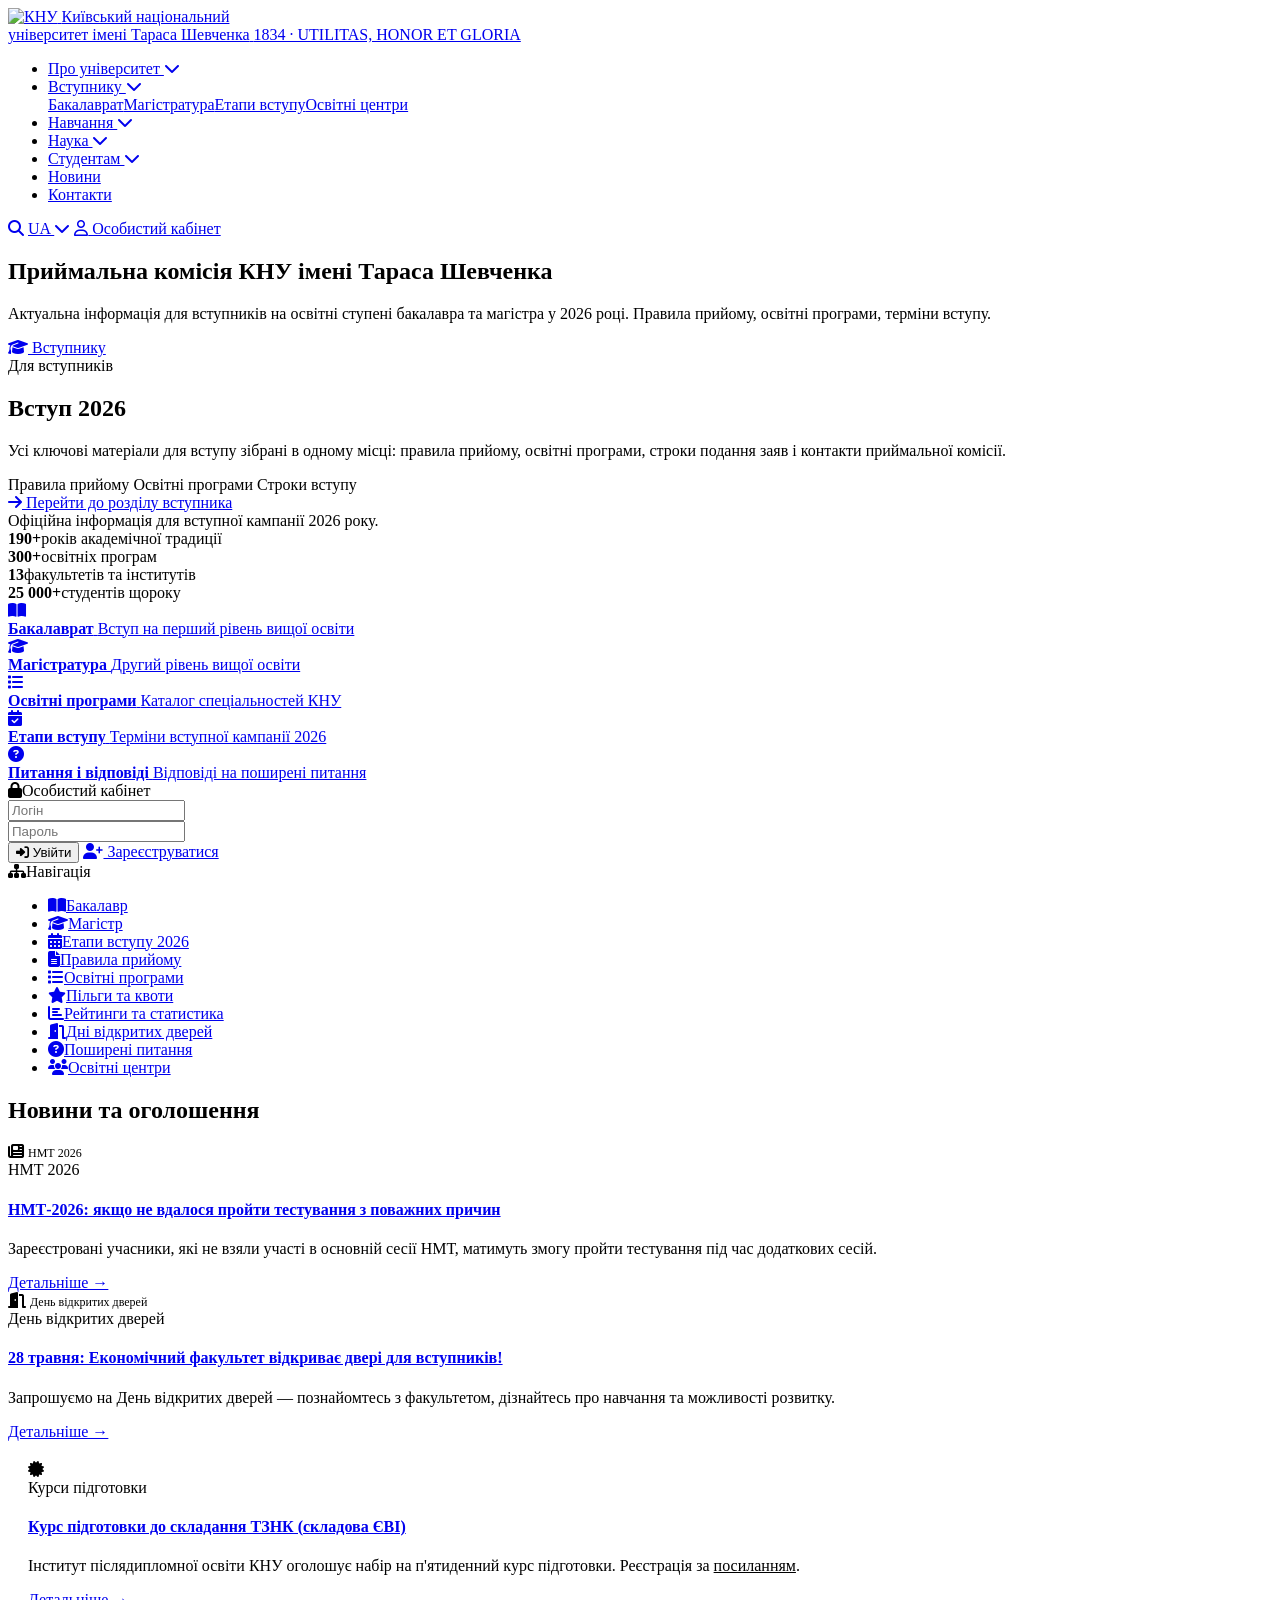
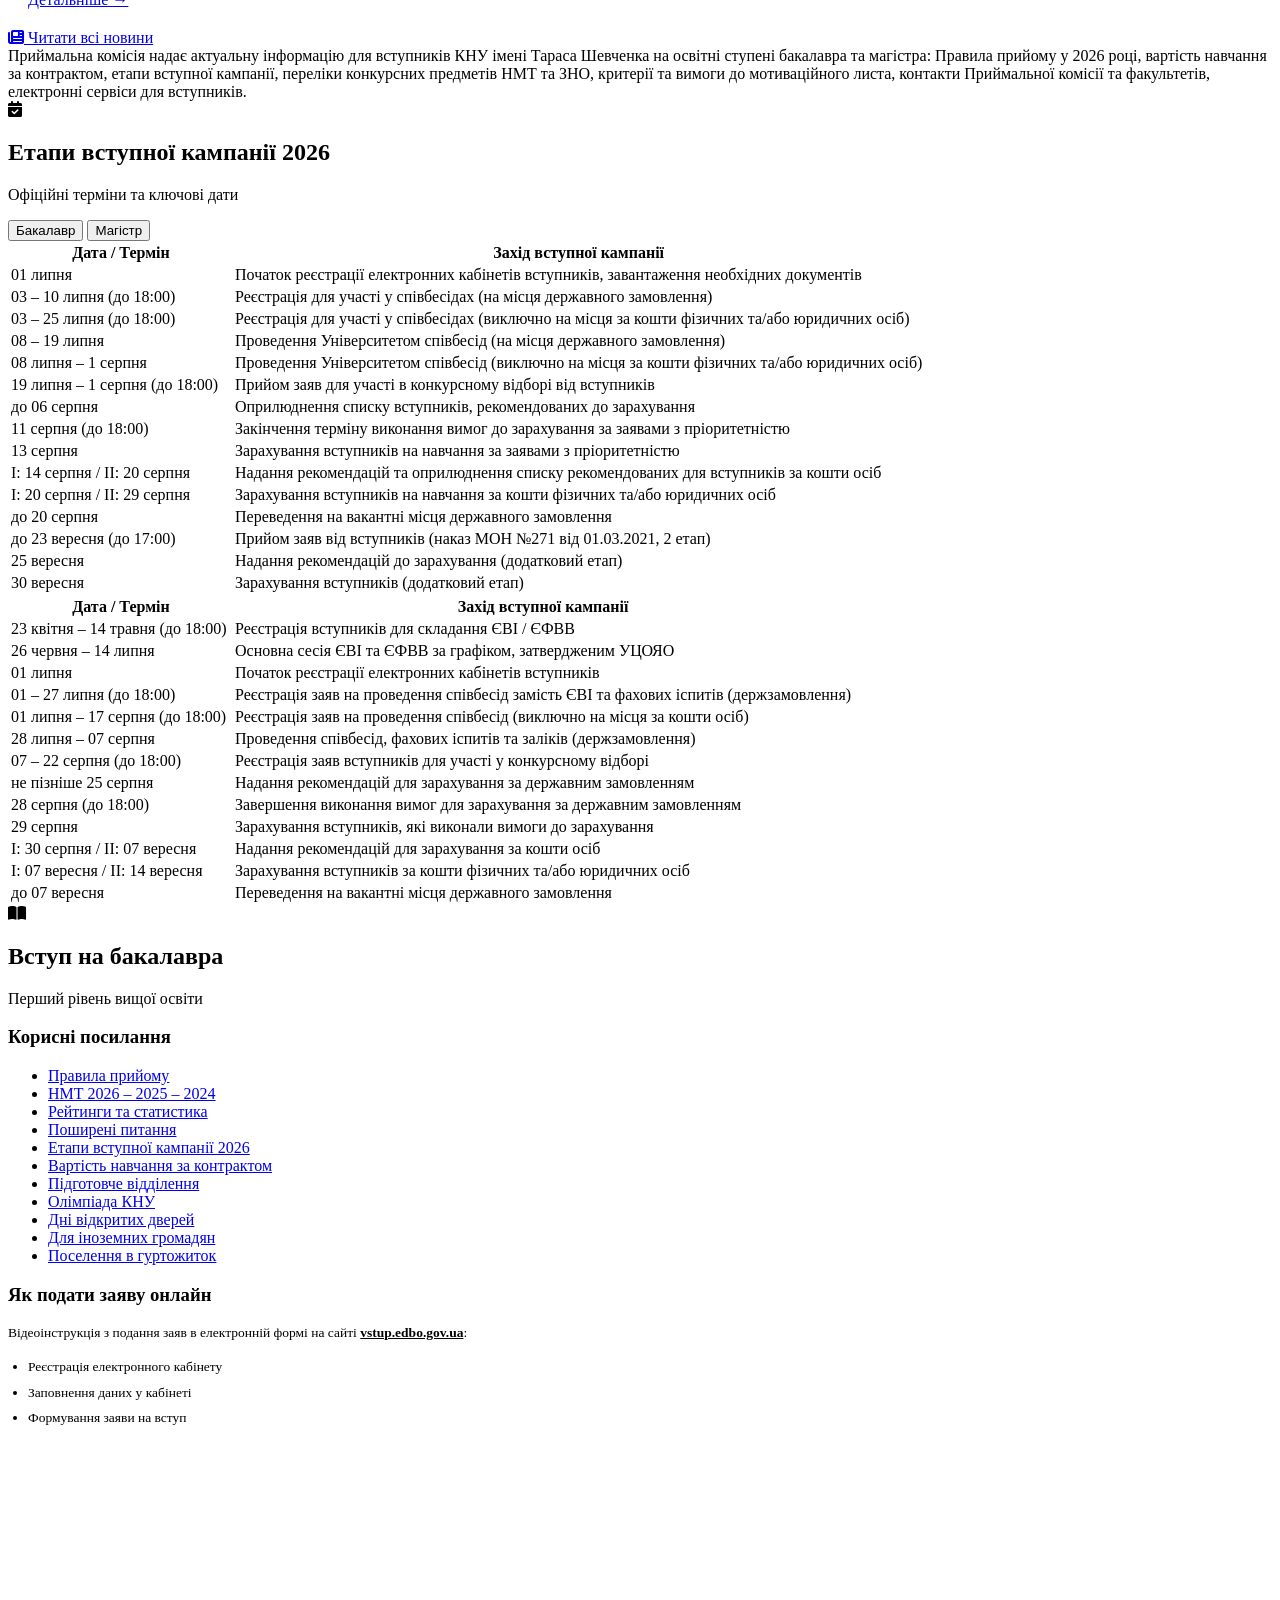
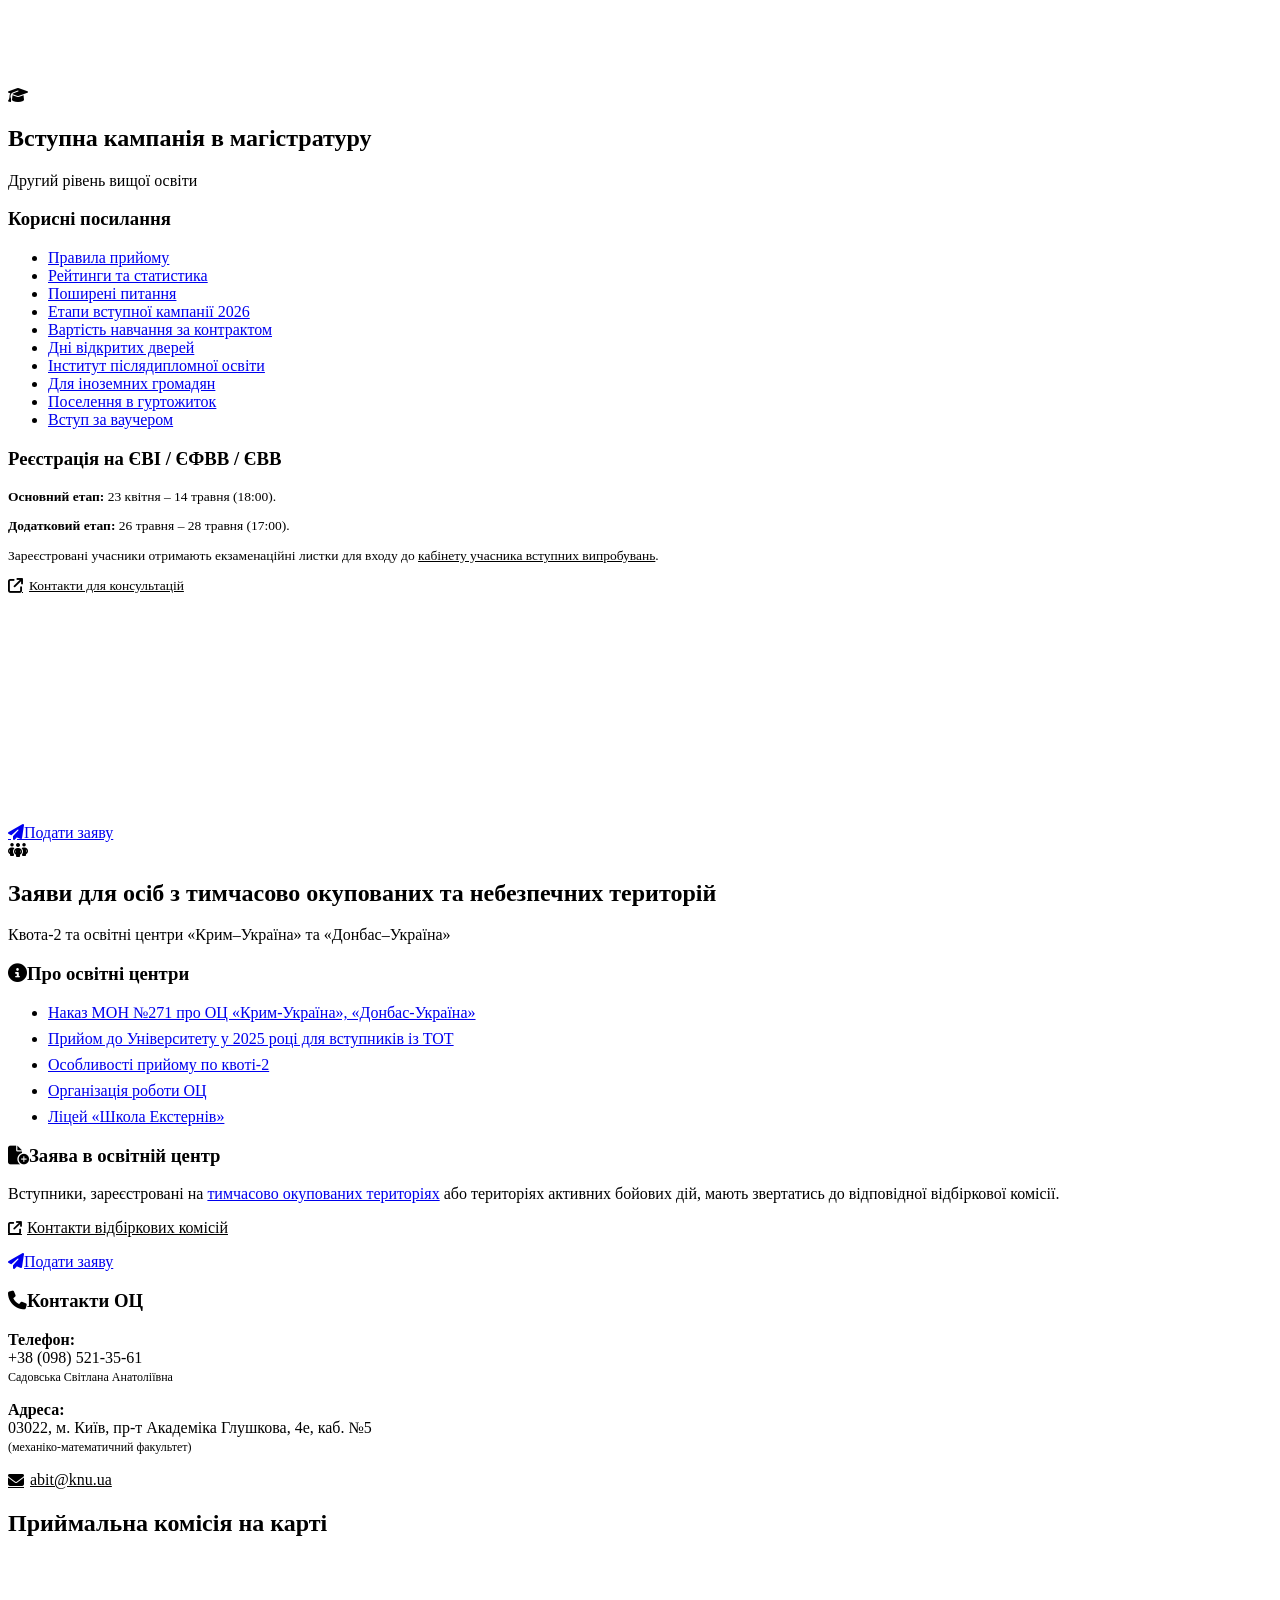
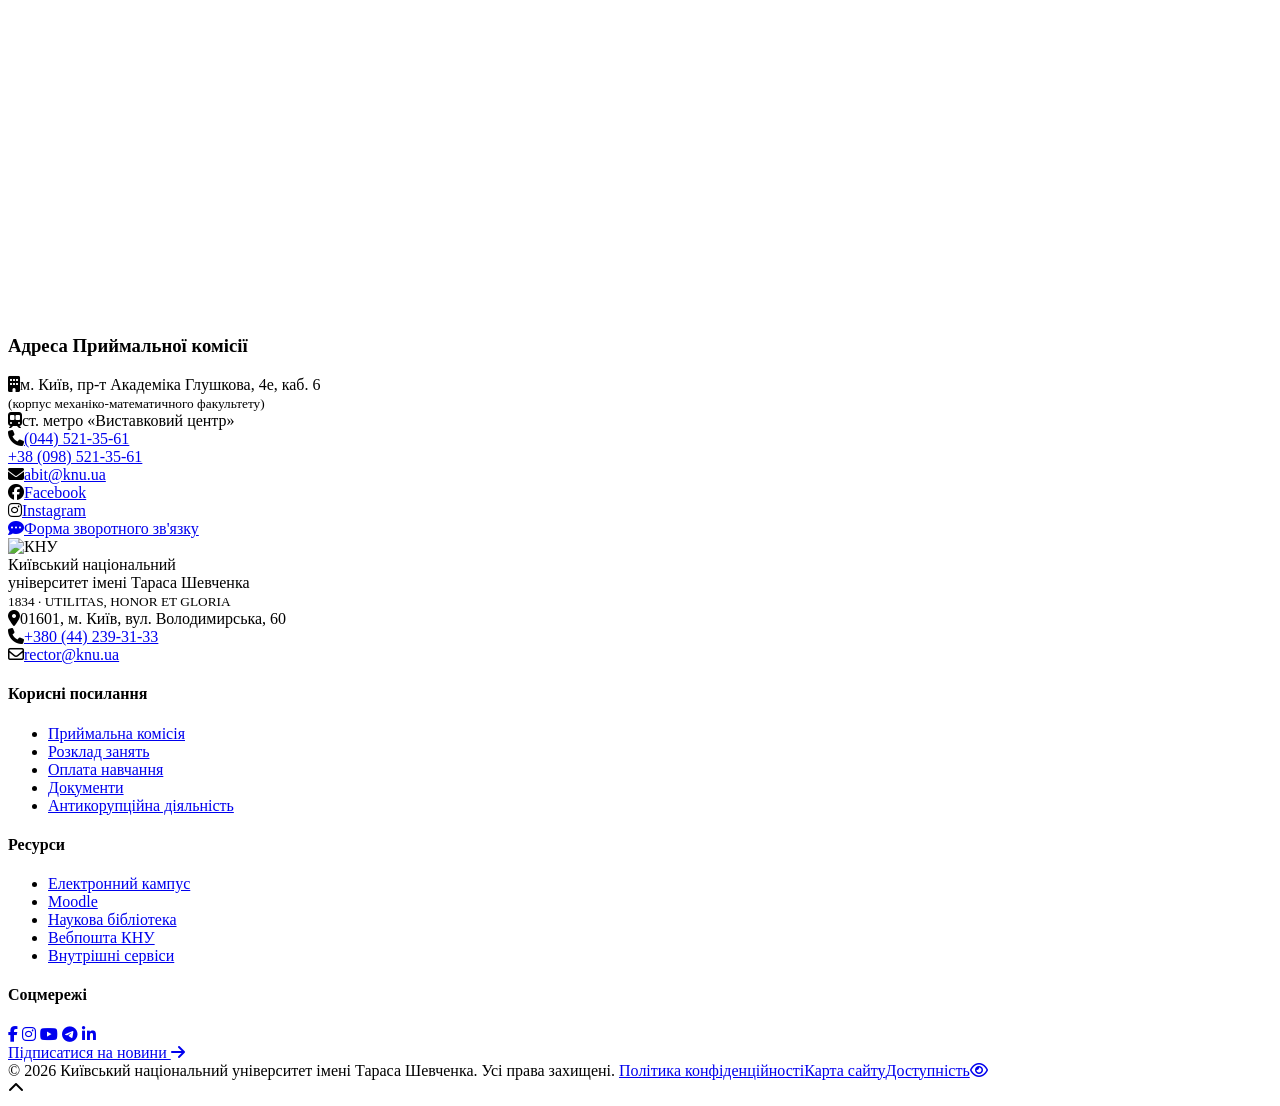
==== index.html @ 8176f771 "Rename vstup.html to index.html" ====
<!DOCTYPE html>

<html dir="ltr" lang="uk-ua">
<head>
<meta charset="utf-8"/>
<meta content="width=device-width, initial-scale=1" name="viewport"/>
<title>ПРИЙМАЛЬНА КОМІСІЯ КНУ імені Тараса Шевченка</title>
<link href="https://fonts.googleapis.com" rel="preconnect"/>
<link crossorigin="" href="https://fonts.gstatic.com" rel="preconnect"/>
<link href="https://fonts.googleapis.com/css2?family=Playfair+Display:wght@400;600;700&amp;family=Source+Sans+3:ital,wght@0,300;0,400;0,500;0,600;1,400&amp;display=swap" rel="stylesheet"/>
<link href="https://cdnjs.cloudflare.com/ajax/libs/font-awesome/6.5.1/css/all.min.css" rel="stylesheet"/>

<link href="styles.css" rel="stylesheet"/></head>
<body>
<!-- TOPBAR -->
<!-- HEADER -->
<header id="hdr">
<div class="container inner">
<a aria-label="На головну" class="logo-wrap" href="/">
<img alt="КНУ" class="knu-logo-img" height="58" src="assets/knu-logo.png" width="58"/>
<span class="logo-text-block">
<span class="logo-txt-main">Київський національний<br/>університет імені Тараса Шевченка</span>
<span class="logo-txt-sub">1834 · UTILITAS, HONOR ET GLORIA</span>
</span>
</a>
<nav aria-label="Головна навігація" class="hdr-nav">
<ul>
<li class="dd"><a href="#">Про університет <i class="fa-solid fa-chevron-down"></i></a></li>
<li class="dd"><a href="#t4-bachelor">Вступнику <i class="fa-solid fa-chevron-down"></i></a>
<div class="dd-menu"><a href="#t4-bachelor">Бакалаврат</a><a href="#t4-master">Магістратура</a><a href="#etapy">Етапи вступу</a><a href="#edu-centers">Освітні центри</a></div>
</li>
<li class="dd"><a href="#main">Навчання <i class="fa-solid fa-chevron-down"></i></a></li>
<li class="dd"><a href="#">Наука <i class="fa-solid fa-chevron-down"></i></a></li>
<li class="dd"><a href="#">Студентам <i class="fa-solid fa-chevron-down"></i></a></li>
<li><a href="#main">Новини</a></li>
<li><a href="#contacts">Контакти</a></li>
</ul>
</nav>
<div class="hdr-actions">
<a aria-label="Пошук" class="hdr-icon" href="#"><i class="fa-solid fa-magnifying-glass"></i></a>
<a class="hdr-lang" href="#">UA <i class="fa-solid fa-chevron-down"></i></a>
<a class="btn-cab" href="https://cabinet.edbo.gov.ua/"><i class="fa-regular fa-user"></i> Особистий кабінет</a>
</div>
</div>
</header>
<!-- NAVIGATION -->
<!-- HERO -->
<section id="hero">
<div class="container">
<div class="hero-unified-card">
<div class="hero-unified-inner">
<div class="hero-main-copy">
<h1 class="hero-title">Приймальна комісія КНУ імені Тараса Шевченка</h1>
<p class="hero-sub">Актуальна інформація для вступників на освітні ступені бакалавра та магістра у 2026 році. Правила прийому, освітні програми, терміни вступу.</p>
<div class="hero-btns">
<a class="btn-hero-gold" href="#t4-bachelor"><i class="fa-solid fa-graduation-cap"></i> Вступнику</a>
</div>
</div>
<aside aria-label="Банер для вступника" class="admissions-panel admissions-banner">
<div class="admissions-banner-head">
<div class="admissions-panel-kicker">Для вступників</div>
</div>
<h2>Вступ 2026</h2>
<p>Усі ключові матеріали для вступу зібрані в одному місці: правила прийому, освітні програми, строки подання заяв і контакти приймальної комісії.</p>
<div aria-label="Основні розділи вступу" class="admissions-banner-points">
<span>Правила прийому</span>
<span>Освітні програми</span>
<span>Строки вступу</span>
</div>
<div class="admissions-banner-footer">
<a class="admissions-cta" href="#t4-bachelor"><i class="fa-solid fa-arrow-right"></i> Перейти до розділу вступника</a>
<div class="admissions-note">Офіційна інформація для вступної кампанії 2026 року.</div>
</div>
</aside>
</div>
</div>
</div>
<div aria-label="Ключові показники університету" class="hero-stats-strip">
<div class="hero-stat-mini"><strong>190+</strong><span>років академічної традиції</span></div>
<div class="hero-stat-mini"><strong>300+</strong><span>освітніх програм</span></div>
<div class="hero-stat-mini"><strong>13</strong><span>факультетів та інститутів</span></div>
<div class="hero-stat-mini"><strong>25 000+</strong><span>студентів щороку</span></div>
</div>
</section>
<!-- QUICK ACCESS -->
<section id="qa">
<div class="container">
<div class="qa-grid">
<a class="qa-item" href="#t4-bachelor">
<div class="qa-ico"><i class="fa-solid fa-book-open"></i></div>
<strong>Бакалаврат</strong>
<span class="qa-sub">Вступ на перший рівень вищої освіти</span>
</a>
<a class="qa-item" href="#t4-master">
<div class="qa-ico"><i class="fa-solid fa-graduation-cap"></i></div>
<strong>Магістратура</strong>
<span class="qa-sub">Другий рівень вищої освіти</span>
</a>
<a class="qa-item" href="/study-programs">
<div class="qa-ico"><i class="fa-solid fa-list"></i></div>
<strong>Освітні програми</strong>
<span class="qa-sub">Каталог спеціальностей КНУ</span>
</a>
<a class="qa-item" href="#etapy">
<div class="qa-ico"><i class="fa-solid fa-calendar-check"></i></div>
<strong>Етапи вступу</strong>
<span class="qa-sub">Терміни вступної кампанії 2026</span>
</a>
<a class="qa-item" href="/faq?view=form">
<div class="qa-ico"><i class="fa-solid fa-circle-question"></i></div>
<strong>Питання і відповіді</strong>
<span class="qa-sub">Відповіді на поширені питання</span>
</a>
</div>
</div>
</section>
<!-- MAIN CONTENT -->
<section id="main">
<div class="container inner">
<!-- SIDEBAR -->
<aside class="sidebar">
<div class="card">
<div class="card-head"><i class="fa-solid fa-lock"></i>Особистий кабінет</div>
<div class="card-body">
<form action="/" method="post">
<div class="form-grp"><input name="username" placeholder="Логін" type="text"/></div>
<div class="form-grp"><input name="password" placeholder="Пароль" type="password"/></div>
<button class="btn-login" type="submit"><i class="fa-solid fa-right-to-bracket"></i> Увійти</button>
<a class="btn-register" href="/register"><i class="fa-solid fa-user-plus"></i> Зареєструватися</a>
</form>
</div>
</div>
<div class="card">
<div class="card-head"><i class="fa-solid fa-sitemap"></i>Навігація</div>
<ul class="side-nav">
<li><a href="#t4-bachelor"><i class="fa-solid fa-book-open"></i>Бакалавр</a></li>
<li><a href="#t4-master"><i class="fa-solid fa-graduation-cap"></i>Магістр</a></li>
<li><a href="#etapy"><i class="fa-solid fa-calendar-days"></i>Етапи вступу 2026</a></li>
<li><a href="/admission-rules"><i class="fa-solid fa-file-lines"></i>Правила прийому</a></li>
<li><a href="/study-programs"><i class="fa-solid fa-list"></i>Освітні програми</a></li>
<li><a href="/special-conditions"><i class="fa-solid fa-star"></i>Пільги та квоти</a></li>
<li><a href="/reitynhy-ta-statystyka"><i class="fa-solid fa-chart-bar"></i>Рейтинги та статистика</a></li>
<li><a href="/dni-vidkrytykh-dverei"><i class="fa-solid fa-door-open"></i>Дні відкритих дверей</a></li>
<li><a href="/faq"><i class="fa-solid fa-circle-question"></i>Поширені питання</a></li>
<li><a href="#edu-centers"><i class="fa-solid fa-users"></i>Освітні центри</a></li>
</ul>
</div>
</aside>
<!-- NEWS -->
<div>
<h2 class="sec-title">Новини та оголошення</h2>
<div class="sec-div"></div>
<div class="news-grid">
<div class="ncard">
<div class="ncard-img-placeholder">
<i class="fa-solid fa-newspaper"></i>
<span style="font-size:12px">НМТ 2026</span>
</div>
<div class="ncard-body">
<span class="news-tag">НМТ 2026</span>
<h4><a href="/vsi-novyny/685-nmt-2026-iak-buty-iakshcho-ne-vdalosia-proity-testuvannia-z-povazhnykh-prychyn">НМТ-2026: якщо не вдалося пройти тестування з поважних причин</a></h4>
<p>Зареєстровані учасники, які не взяли участі в основній сесії НМТ, матимуть змогу пройти тестування під час додаткових сесій.</p>
<a class="readmore" href="/vsi-novyny/685-nmt-2026-iak-buty-iakshcho-ne-vdalosia-proity-testuvannia-z-povazhnykh-prychyn">Детальніше →</a>
</div>
</div>
<div class="ncard">
<div class="ncard-img-placeholder">
<i class="fa-solid fa-door-open"></i>
<span style="font-size:12px">День відкритих дверей</span>
</div>
<div class="ncard-body">
<span class="news-tag">День відкритих дверей</span>
<h4><a href="/vsi-novyny/684-8-travnia-ekonomichnyi-fakultet-vidkryvaie-dveri-dlia-maibutnikh-vstupnykiv">28 травня: Економічний факультет відкриває двері для вступників!</a></h4>
<p>Запрошуємо на День відкритих дверей — познайомтесь з факультетом, дізнайтесь про навчання та можливості розвитку.</p>
<a class="readmore" href="/vsi-novyny/684-8-travnia-ekonomichnyi-fakultet-vidkryvaie-dveri-dlia-maibutnikh-vstupnykiv">Детальніше →</a>
</div>
</div>
<div class="ncard" style="grid-column:span 2">
<div class="ncard-wide ncard-body" style="padding:20px">
<div class="ncard-wide-ico"><i class="fa-solid fa-certificate"></i></div>
<div>
<span class="news-tag">Курси підготовки</span>
<h4><a href="/vsi-novyny/686-kurs-pidhotovky-do-skladannia-tznk-2">Курс підготовки до складання ТЗНК (складова ЄВІ)</a></h4>
<p>Інститут післядипломної освіти КНУ оголошує набір на п'ятиденний курс підготовки. Реєстрація за <a href="https://docs.google.com/forms/d/e/1FAIpQLScW_MEwgGbX2DBjInGkcd4QsC-sKamRRtBCeh8y_xoV-sSWZA/viewform" style="color:var(--cr)" target="_blank">посиланням</a>.</p>
<a class="readmore" href="/vsi-novyny/686-kurs-pidhotovky-do-skladannia-tznk-2">Детальніше →</a>
</div>
</div>
</div>
</div>
<a class="all-news" href="/vsi-novyny"><i class="fa-solid fa-newspaper"></i> Читати всі новини</a>
<div class="desc-block">
        Приймальна комісія надає актуальну інформацію для вступників КНУ імені Тараса Шевченка на освітні ступені бакалавра та магістра: Правила прийому у 2026 році, вартість навчання за контрактом, етапи вступної кампанії, переліки конкурсних предметів НМТ та ЗНО, критерії та вимоги до мотиваційного листа, контакти Приймальної комісії та факультетів, електронні сервіси для вступників.
      </div>
</div>
</div>
</section>
<!-- STAGES -->
<section id="etapy">
<div class="container">
<div class="sec-head">
<div class="sec-head-ico"><i class="fa-solid fa-calendar-check"></i></div>
<div class="sec-head-txt">
<h2 class="sec-title">Етапи вступної кампанії 2026</h2>
<p>Офіційні терміни та ключові дати</p>
</div>
</div>
<div class="tabs-nav">
<button class="tab-btn active" onclick="switchTab(this,'tab-bachelor')">Бакалавр</button>
<button class="tab-btn" onclick="switchTab(this,'tab-master')">Магістр</button>
</div>
<div class="tab-content active" id="tab-bachelor">
<table class="stbl">
<thead><tr><th style="width:220px">Дата / Термін</th><th>Захід вступної кампанії</th></tr></thead>
<tbody>
<tr><td>01 липня</td><td>Початок реєстрації електронних кабінетів вступників, завантаження необхідних документів</td></tr>
<tr><td>03 – 10 липня (до 18:00)</td><td>Реєстрація для участі у співбесідах (на місця державного замовлення)</td></tr>
<tr><td>03 – 25 липня (до 18:00)</td><td>Реєстрація для участі у співбесідах (виключно на місця за кошти фізичних та/або юридичних осіб)</td></tr>
<tr><td>08 – 19 липня</td><td>Проведення Університетом співбесід (на місця державного замовлення)</td></tr>
<tr><td>08 липня – 1 серпня</td><td>Проведення Університетом співбесід (виключно на місця за кошти фізичних та/або юридичних осіб)</td></tr>
<tr><td>19 липня – 1 серпня (до 18:00)</td><td>Прийом заяв для участі в конкурсному відборі від вступників</td></tr>
<tr><td>до 06 серпня</td><td>Оприлюднення списку вступників, рекомендованих до зарахування</td></tr>
<tr><td>11 серпня (до 18:00)</td><td>Закінчення терміну виконання вимог до зарахування за заявами з пріоритетністю</td></tr>
<tr><td>13 серпня</td><td>Зарахування вступників на навчання за заявами з пріоритетністю</td></tr>
<tr><td>І: 14 серпня / ІІ: 20 серпня</td><td>Надання рекомендацій та оприлюднення списку рекомендованих для вступників за кошти осіб</td></tr>
<tr><td>І: 20 серпня / ІІ: 29 серпня</td><td>Зарахування вступників на навчання за кошти фізичних та/або юридичних осіб</td></tr>
<tr><td>до 20 серпня</td><td>Переведення на вакантні місця державного замовлення</td></tr>
<tr><td>до 23 вересня (до 17:00)</td><td>Прийом заяв від вступників (наказ МОН №271 від 01.03.2021, 2 етап)</td></tr>
<tr><td>25 вересня</td><td>Надання рекомендацій до зарахування (додатковий етап)</td></tr>
<tr><td>30 вересня</td><td>Зарахування вступників (додатковий етап)</td></tr>
</tbody>
</table>
</div>
<div class="tab-content" id="tab-master">
<table class="stbl">
<thead><tr><th style="width:220px">Дата / Термін</th><th>Захід вступної кампанії</th></tr></thead>
<tbody>
<tr><td>23 квітня – 14 травня (до 18:00)</td><td>Реєстрація вступників для складання ЄВІ / ЄФВВ</td></tr>
<tr><td>26 червня – 14 липня</td><td>Основна сесія ЄВІ та ЄФВВ за графіком, затвердженим УЦОЯО</td></tr>
<tr><td>01 липня</td><td>Початок реєстрації електронних кабінетів вступників</td></tr>
<tr><td>01 – 27 липня (до 18:00)</td><td>Реєстрація заяв на проведення співбесід замість ЄВІ та фахових іспитів (держзамовлення)</td></tr>
<tr><td>01 липня – 17 серпня (до 18:00)</td><td>Реєстрація заяв на проведення співбесід (виключно на місця за кошти осіб)</td></tr>
<tr><td>28 липня – 07 серпня</td><td>Проведення співбесід, фахових іспитів та заліків (держзамовлення)</td></tr>
<tr><td>07 – 22 серпня (до 18:00)</td><td>Реєстрація заяв вступників для участі у конкурсному відборі</td></tr>
<tr><td>не пізніше 25 серпня</td><td>Надання рекомендацій для зарахування за державним замовленням</td></tr>
<tr><td>28 серпня (до 18:00)</td><td>Завершення виконання вимог для зарахування за державним замовленням</td></tr>
<tr><td>29 серпня</td><td>Зарахування вступників, які виконали вимоги до зарахування</td></tr>
<tr><td>І: 30 серпня / ІІ: 07 вересня</td><td>Надання рекомендацій для зарахування за кошти осіб</td></tr>
<tr><td>І: 07 вересня / ІІ: 14 вересня</td><td>Зарахування вступників за кошти фізичних та/або юридичних осіб</td></tr>
<tr><td>до 07 вересня</td><td>Переведення на вакантні місця державного замовлення</td></tr>
</tbody>
</table>
</div>
</div>
</section>
<!-- BACHELOR -->
<section class="sec" id="t4-bachelor">
<div class="container">
<div class="sec-head">
<div class="sec-head-ico"><i class="fa-solid fa-book-open"></i></div>
<div class="sec-head-txt">
<h2 class="sec-title">Вступ на бакалавра</h2>
<p>Перший рівень вищої освіти</p>
</div>
</div>
<div class="two-col">
<div class="info-card">
<h3>Корисні посилання</h3>
<ul class="link-list">
<li><a href="/rules">Правила прийому</a></li>
<li><a href="/PDFjs/web/viewer.html?file=https://vstup.knu.ua/images/rules.pdf#page=40" target="_blank">НМТ 2026 – 2025 – 2024</a></li>
<li><a href="/reitynhy-ta-statystyka">Рейтинги та статистика</a></li>
<li><a href="/faq#Бакалаврат">Поширені питання</a></li>
<li><a href="/#etapy">Етапи вступної кампанії 2026</a></li>
<li><a href="/PDFjs/web/viewer.html?file=https://vstup.knu.ua/images/contracts-prices-2025-2026_bachelor.pdf" target="_blank">Вартість навчання за контрактом</a></li>
<li><a href="http://pv.knu.ua/?page_id=66" target="_blank">Підготовче відділення</a></li>
<li><a href="/polozhennia-pro-olimpiadu-knu">Олімпіада КНУ</a></li>
<li><a href="/dni-vidkrytykh-dverei">Дні відкритих дверей</a></li>
<li><a href="https://pdis.knu.ua/en/" target="_blank">Для іноземних громадян</a></li>
<li><a href="https://studmisto.knu.ua/accommodation-1" target="_blank">Поселення в гуртожиток</a></li>
</ul>
</div>
<div class="info-card">
<h3>Як подати заяву онлайн</h3>
<p style="font-size:13.5px;margin-bottom:12px">Відеоінструкція з подання заяв в електронній формі на сайті <a href="https://cabinet.edbo.gov.ua/login" style="color:var(--cr);font-weight:600" target="_blank">vstup.edbo.gov.ua</a>:</p>
<ul style="padding-left:20px;font-size:13.5px;color:var(--txt);margin-bottom:16px;line-height:1.9">
<li>Реєстрація електронного кабінету</li>
<li>Заповнення даних у кабінеті</li>
<li>Формування заяви на вступ</li>
</ul>
<div style="border-radius:6px;overflow:hidden;background:var(--bg2)">
<iframe allow="accelerometer;autoplay;clipboard-write;encrypted-media;gyroscope;picture-in-picture" allowfullscreen="" frameborder="0" height="240" src="https://www.youtube.com/embed/Kio0O5-Xbn4?si=I_jOAlr8dwioOsar" style="display:block" title="Відео: як подати заяву" width="100%"></iframe>
</div>
</div>
</div>
</div>
</section>
<!-- MASTER -->
<section class="sec sec-alt" id="t4-master">
<div class="container">
<div class="sec-head">
<div class="sec-head-ico"><i class="fa-solid fa-graduation-cap"></i></div>
<div class="sec-head-txt">
<h2 class="sec-title">Вступна кампанія в магістратуру</h2>
<p>Другий рівень вищої освіти</p>
</div>
</div>
<div class="two-col">
<div class="info-card">
<h3>Корисні посилання</h3>
<ul class="link-list">
<li><a href="/rules">Правила прийому</a></li>
<li><a href="/reitynhy-ta-statystyka">Рейтинги та статистика</a></li>
<li><a href="/faq#Магістратура">Поширені питання</a></li>
<li><a href="/#etapy">Етапи вступної кампанії 2026</a></li>
<li><a href="/vartist-navchannia-za-kontraktom">Вартість навчання за контрактом</a></li>
<li><a href="/dni-vidkrytykh-dverei">Дні відкритих дверей</a></li>
<li><a href="http://ipe.knu.ua/contacts.html" target="_blank">Інститут післядипломної освіти</a></li>
<li><a href="https://pdis.knu.ua/en/" target="_blank">Для іноземних громадян</a></li>
<li><a href="https://studmisto.knu.ua/accommodation-1" target="_blank">Поселення в гуртожиток</a></li>
<li><a href="/vstup-za-vaucherom" target="_blank">Вступ за ваучером</a></li>
</ul>
</div>
<div class="info-card">
<h3>Реєстрація на ЄВІ / ЄФВВ / ЄВВ</h3>
<p style="font-size:13.5px;margin-bottom:8px"><strong>Основний етап:</strong> 23 квітня – 14 травня (18:00).</p>
<p style="font-size:13.5px;margin-bottom:8px"><strong>Додатковий етап:</strong> 26 травня – 28 травня (17:00).</p>
<p style="font-size:13.5px;margin-bottom:14px">Зареєстровані учасники отримають екзаменаційні листки для входу до <a href="https://zno.testportal.com.ua/master/login" style="color:var(--cr)" target="_blank">кабінету учасника вступних випробувань</a>.</p>
<p style="font-size:13.5px;margin-bottom:14px"><a href="/kontakty-dlia-otrymannia-konsultatsii" style="color:var(--cr);display:flex;align-items:center;gap:6px" target="_blank"><i class="fa-solid fa-arrow-up-right-from-square" style="font-size:15px"></i>Контакти для консультацій</a></p>
<div style="border-radius:6px;overflow:hidden;background:var(--bg2);margin-bottom:16px">
<iframe allow="accelerometer;autoplay;clipboard-write;encrypted-media;gyroscope;picture-in-picture" allowfullscreen="" frameborder="0" height="200" src="https://www.youtube.com/embed/5MxtQYbP4AU" style="display:block" title="Відео: реєстрація на ЄВІ" width="100%"></iframe>
</div>
<a class="btn-green" href="/master-test-indicators" style="display:inline-flex"><i class="fa-solid fa-paper-plane"></i> Подати заяву</a>
</div>
</div>
</div>
</section>
<!-- EDU CENTERS -->
<section class="sec" id="edu-centers">
<div class="container">
<div class="sec-head">
<div class="sec-head-ico"><i class="fa-solid fa-people-group"></i></div>
<div class="sec-head-txt">
<h2 class="sec-title">Заяви для осіб з тимчасово окупованих та небезпечних територій</h2>
<p>Квота-2 та освітні центри «Крим–Україна» та «Донбас–Україна»</p>
</div>
</div>
<div class="three-col">
<div class="ec-card">
<h3><i class="fa-solid fa-circle-info"></i>Про освітні центри</h3>
<ul>
<li><a href="https://zakon.rada.gov.ua/laws/show/z0505-21#Text" target="_blank">Наказ МОН №271 про ОЦ «Крим-Україна», «Донбас-Україна»</a></li>
<li style="margin-top:8px"><a href="/pryiom-do-universytetu-u-2022-rotsi-dlia-vstupnykiv-iz-tymchasovo-okupovanykh-terytorii" target="_blank">Прийом до Університету у 2025 році для вступників із ТОТ</a></li>
<li style="margin-top:8px"><a href="https://vstup.knu.ua/vsi-novyny/300-osoblyvosti-vstupu-po-kvoti-2-u-2022-rotsi">Особливості прийому по квоті-2</a></li>
<li style="margin-top:8px"><a href="/orhanizatsiia-roboty-osvitnikh-tsentriv-krym-ukraina-ta-donbas-ukraina" target="_blank">Організація роботи ОЦ</a></li>
<li style="margin-top:8px"><a href="/litsei-shkola-eksterniv" target="_blank">Ліцей «Школа Екстернів»</a></li>
</ul>
</div>
<div class="ec-card">
<h3><i class="fa-solid fa-file-circle-plus"></i>Заява в освітній центр</h3>
<p>Вступники, зареєстровані на <a href="https://zakon.rada.gov.ua/laws/show/z1668-22#n15" target="_blank">тимчасово окупованих територіях</a> або територіях активних бойових дій, мають звертатись до відповідної відбіркової комісії.</p>
<p style="margin-top:10px"><a href="/kontakty-i-roztashuvannia-vidbirkovykh-komisii" style="color:var(--cr);display:inline-flex;align-items:center;gap:5px" target="_blank"><i class="fa-solid fa-arrow-up-right-from-square" style="font-size:14px"></i>Контакти відбіркових комісій</a></p>
<a class="btn-green" href="#"><i class="fa-solid fa-paper-plane"></i>Подати заяву</a>
</div>
<div class="ec-card">
<h3><i class="fa-solid fa-phone"></i>Контакти ОЦ</h3>
<p><strong>Телефон:</strong><br/>+38 (098) 521-35-61<br/><span style="color:var(--muted);font-size:12px">Садовська Світлана Анатоліївна</span></p>
<p style="margin-top:10px"><strong>Адреса:</strong><br/>03022, м. Київ, пр-т Академіка Глушкова, 4е, каб. №5<br/><span style="color:var(--muted);font-size:12px">(механіко-математичний факультет)</span></p>
<p style="margin-top:10px"><a href="mailto:abit@knu.ua" style="color:var(--cr);display:inline-flex;align-items:center;gap:6px"><i class="fa-solid fa-envelope" style="font-size:16px"></i>abit@knu.ua</a></p>
</div>
</div>
</div>
</section>
<!-- CONTACTS -->
<section id="contacts">
<div class="container">
<h2 class="sec-title">Приймальна комісія на карті</h2>
<div class="sec-div"></div>
<div class="ct-grid">
<div class="map-wrap">
<iframe frameborder="0" height="360" src="https://www.google.com/maps/d/embed?mid=1LqnLzbI-yfdWy7wd36PkP78Ki3rbyoVQ&amp;ll=50.382968322871264%2C30.474107938476276&amp;z=16&amp;ehbc=2E312F" style="display:block" width="100%"></iframe>
</div>
<div class="ct-info">
<h3>Адреса Приймальної комісії</h3>
<div class="ct-rows">
<div class="ct-row"><i class="fa-solid fa-building"></i><span>м. Київ, пр-т Академіка Глушкова, 4е, каб. 6<br/><small style="color:var(--muted)">(корпус механіко-математичного факультету)</small></span></div>
<div class="ct-row"><i class="fa-solid fa-train-subway"></i><span>ст. метро «Виставковий центр»</span></div>
<div class="ct-row"><i class="fa-solid fa-phone"></i><span><a href="tel:+38044521-35-61">(044) 521-35-61</a><br/><a href="tel:+380985213561">+38 (098) 521-35-61</a></span></div>
<div class="ct-row"><i class="fa-solid fa-envelope"></i><a href="mailto:abit@knu.ua">abit@knu.ua</a></div>
<div class="ct-row"><i class="fa-brands fa-facebook"></i><a href="https://www.facebook.com/knu.vstup" target="_blank">Facebook</a></div>
<div class="ct-row"><i class="fa-brands fa-instagram"></i><a href="https://www.instagram.com/knu_abit/" target="_blank">Instagram</a></div>
</div>
<a class="btn-feedback" href="/forma-zvorotnoho-zviazku"><i class="fa-solid fa-comment-dots"></i>Форма зворотного зв'язку</a>
</div>
</div>
</div>
</section>
<!-- FOOTER -->
<footer id="footer">
<div class="container">
<div class="ft-grid">
<div class="ft-col ft-brand-col">
<div class="ft-logo">
<span class="ft-logo-ico"><img alt="КНУ" class="knu-logo-img" height="54" src="assets/knu-logo.png" width="54"/></span>
<div class="ft-logo-txt">Київський національний<br/>університет імені Тараса Шевченка<br/><small>1834 · UTILITAS, HONOR ET GLORIA</small></div>
</div>
<div class="ft-ci"><i class="fa-solid fa-location-dot"></i><span>01601, м. Київ, вул. Володимирська, 60</span></div>
<div class="ft-ci"><i class="fa-solid fa-phone"></i><a href="tel:+380442393133">+380 (44) 239-31-33</a></div>
<div class="ft-ci"><i class="fa-regular fa-envelope"></i><a href="mailto:rector@knu.ua">rector@knu.ua</a></div>
</div>
<div class="ft-col">
<h4>Корисні посилання</h4>
<ul>
<li><a href="#">Приймальна комісія</a></li>
<li><a href="#etapy">Розклад занять</a></li>
<li><a href="https://cabinet.edbo.gov.ua/">Оплата навчання</a></li>
<li><a href="#main">Документи</a></li>
<li><a href="#">Антикорупційна діяльність</a></li>
</ul>
</div>
<div class="ft-col">
<h4>Ресурси</h4>
<ul>
<li><a href="#">Електронний кампус</a></li>
<li><a href="#">Moodle</a></li>
<li><a href="#">Наукова бібліотека</a></li>
<li><a href="#">Вебпошта КНУ</a></li>
<li><a href="#">Внутрішні сервіси</a></li>
</ul>
</div>
<div class="ft-col ft-social-col">
<h4>Соцмережі</h4>
<div aria-label="Соціальні мережі" class="ft-socials">
<a aria-label="Facebook" href="#"><i class="fa-brands fa-facebook-f"></i></a>
<a aria-label="Instagram" href="#"><i class="fa-brands fa-instagram"></i></a>
<a aria-label="YouTube" href="#"><i class="fa-brands fa-youtube"></i></a>
<a aria-label="Telegram" href="#"><i class="fa-brands fa-telegram"></i></a>
<a aria-label="LinkedIn" href="#"><i class="fa-brands fa-linkedin-in"></i></a>
</div>
<a class="ft-subscribe" href="#">Підписатися на новини <i class="fa-solid fa-arrow-right"></i></a>
</div>
</div>
<div class="ft-bottom">
<span>© 2026 Київський національний університет імені Тараса Шевченка. Усі права захищені.</span>
<span class="ft-bottom-links"><a href="#">Політика конфіденційності</a><a href="#">Карта сайту</a><a href="#">Доступність</a><a aria-label="Версія для людей з порушеннями зору" href="#"><i class="fa-regular fa-eye"></i></a></span>
</div>
</div>
</footer>
<div id="btt" onclick="window.scrollTo({top:0,behavior:'smooth'})" title="Нагору">
<i class="fa-solid fa-chevron-up"></i>
</div>

<script defer="True" src="script.js"></script></body>
</html>
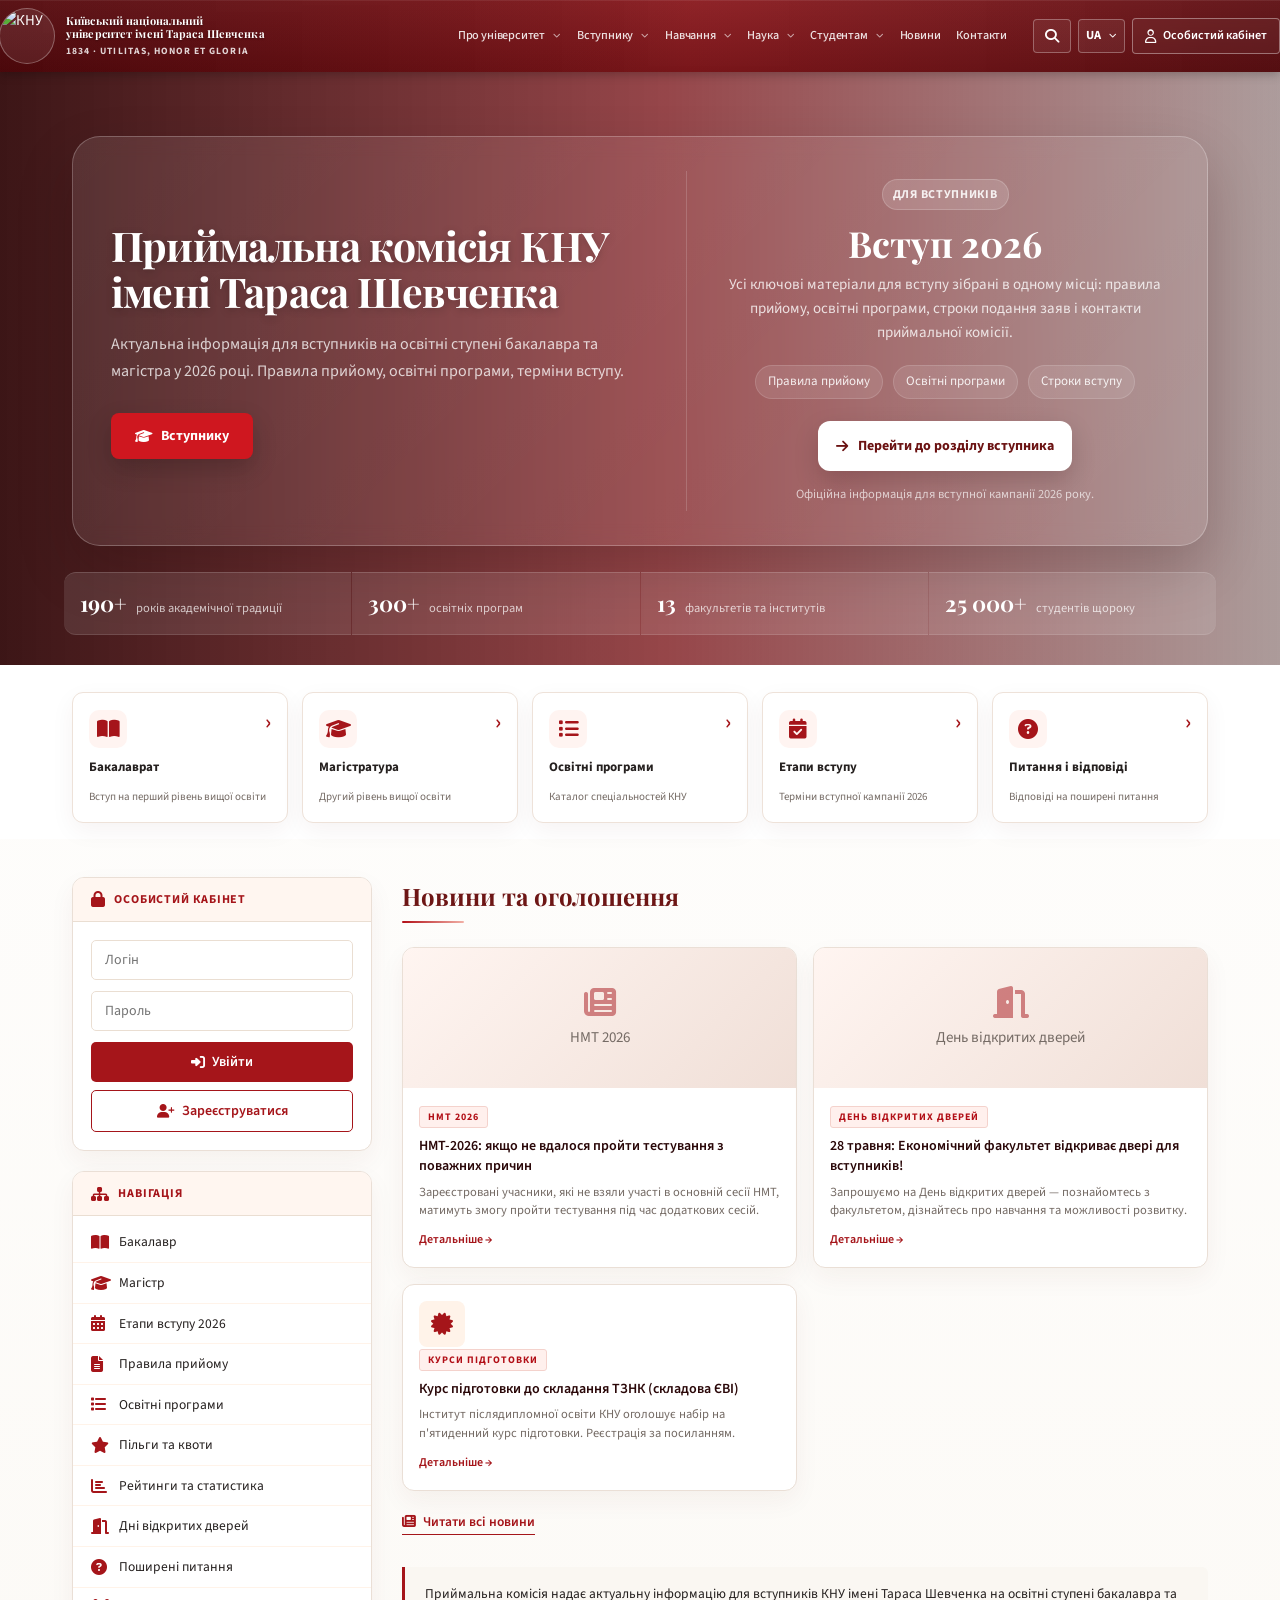
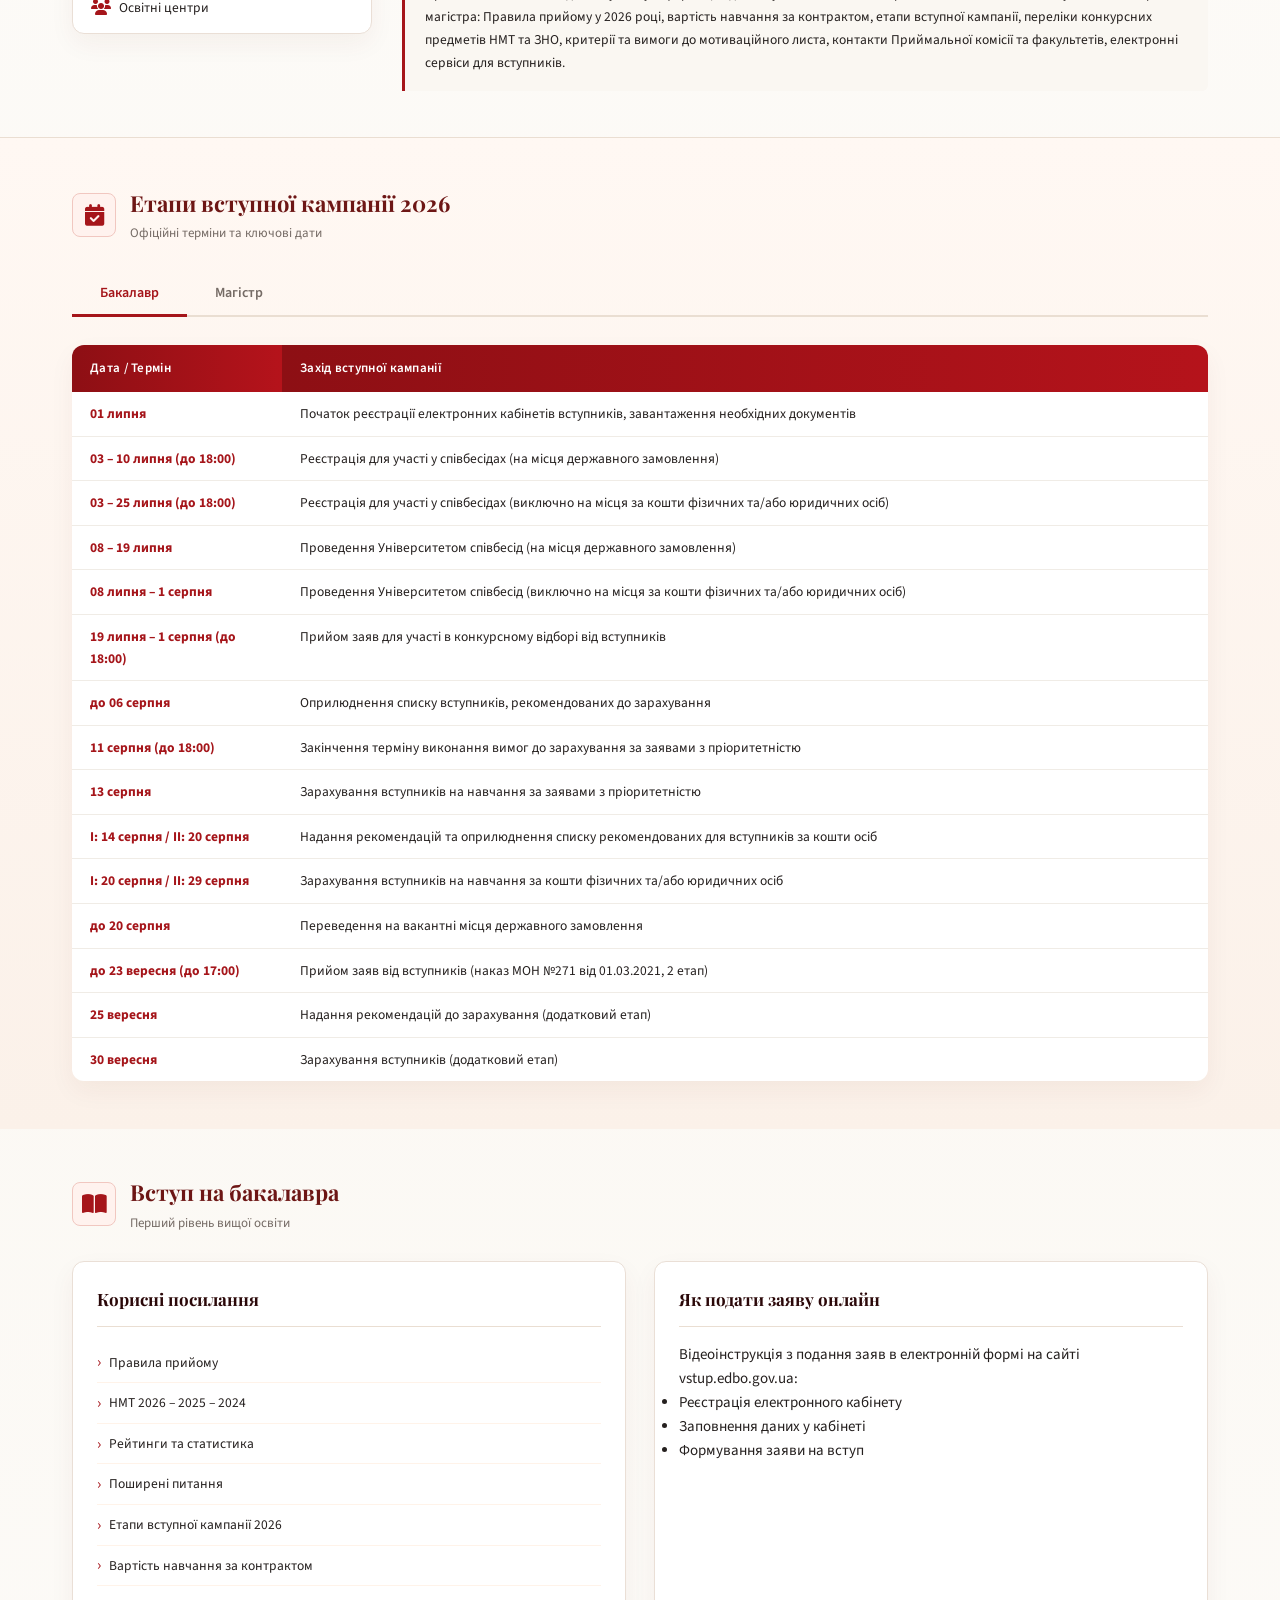
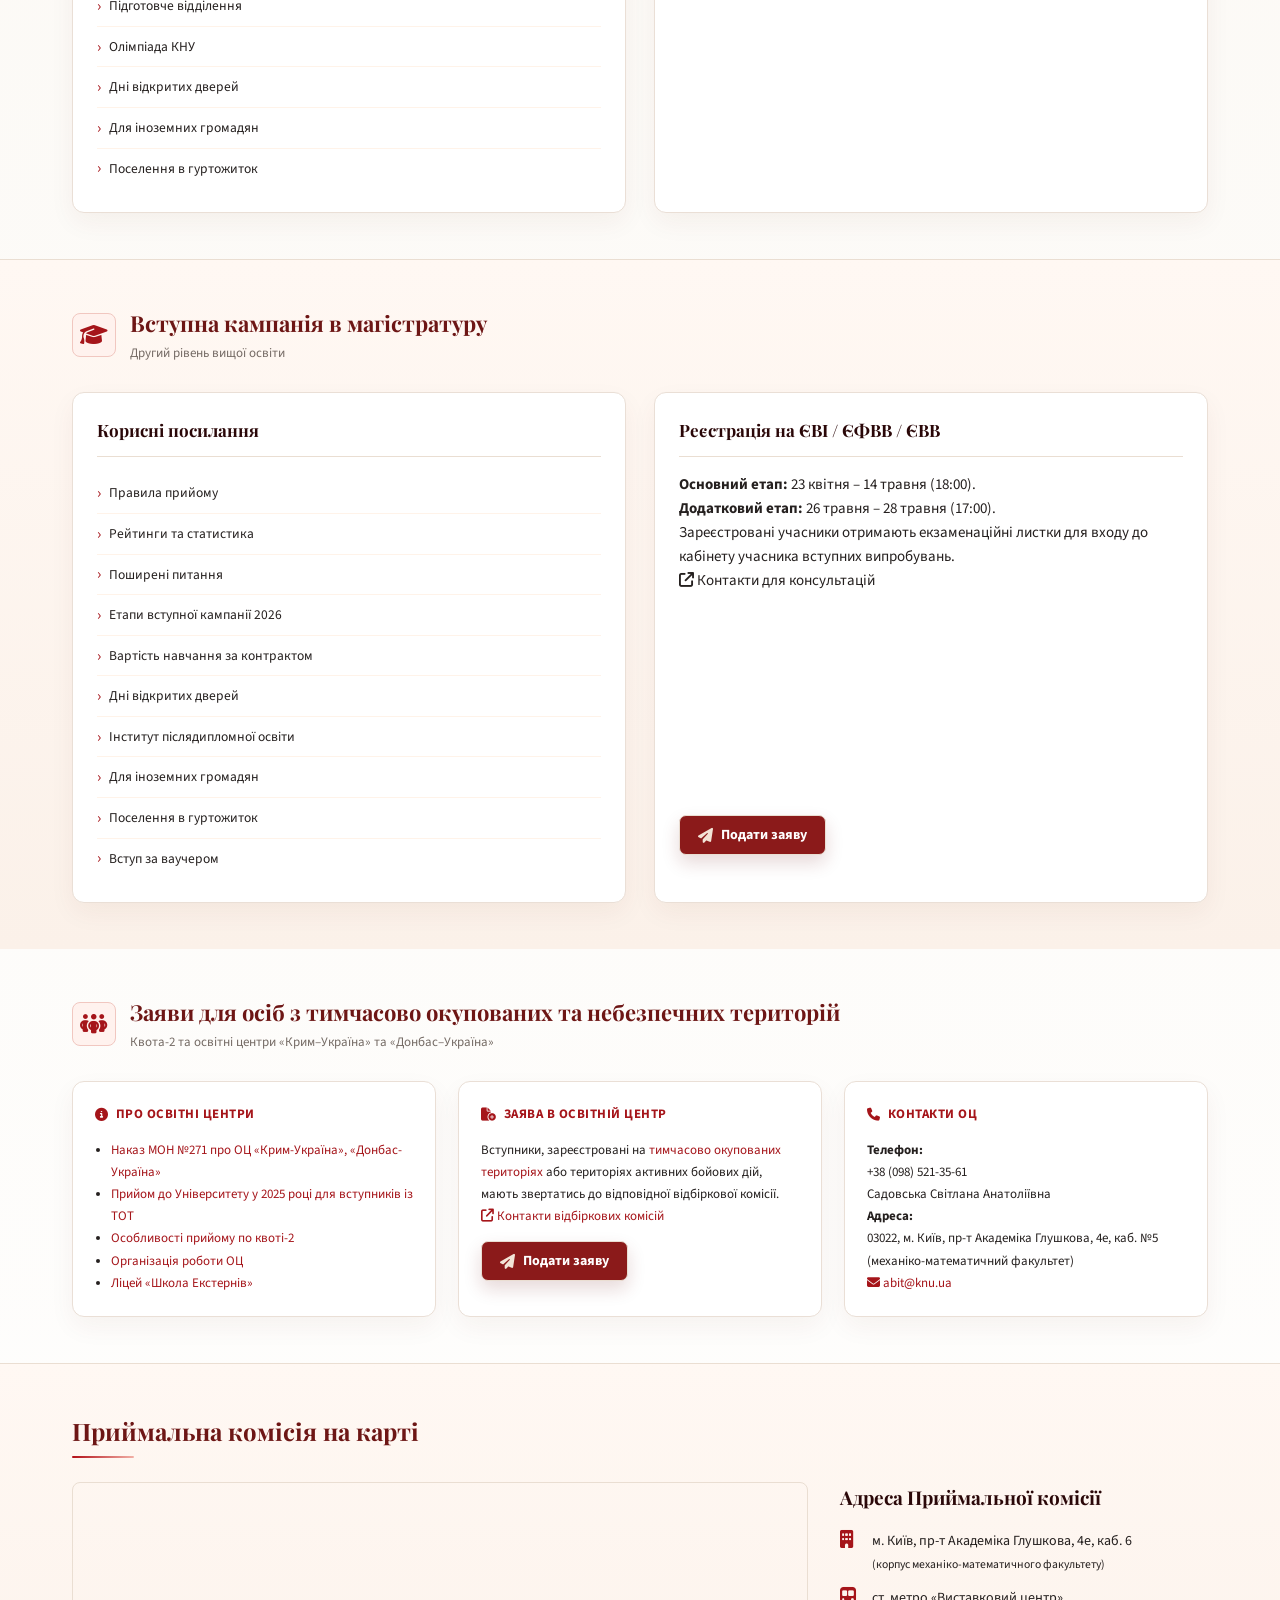
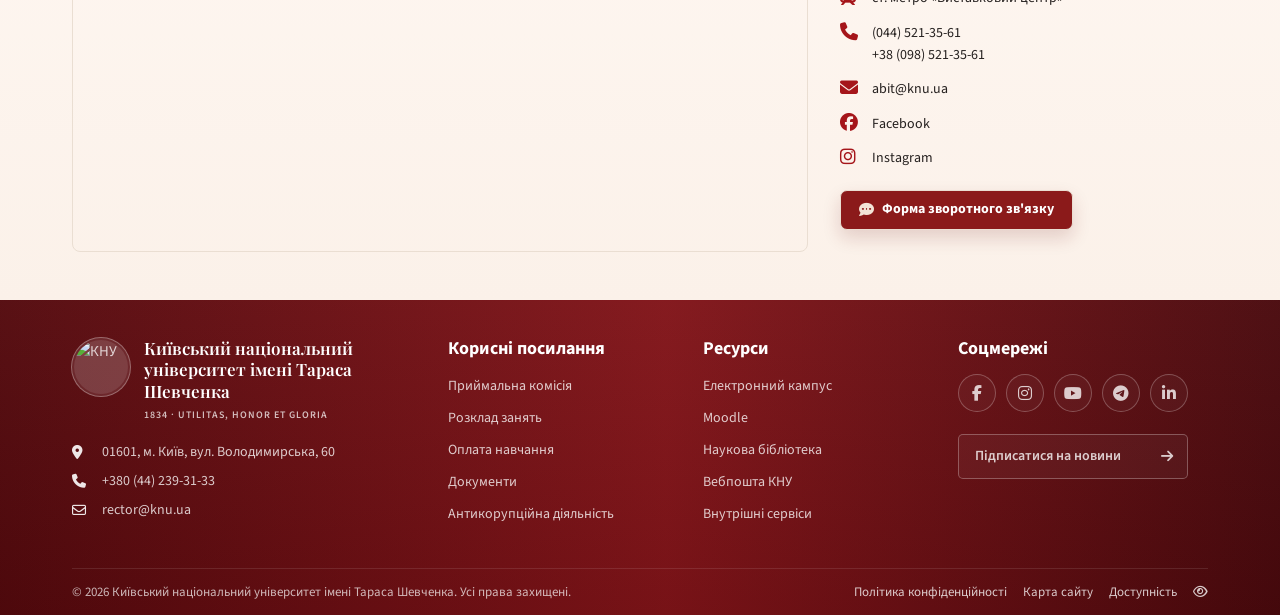
==== commit 32f84110: "Update index.html" ====
--- a/index.html
+++ b/index.html
@@ -2,452 +2,500 @@
 
 <html dir="ltr" lang="uk-ua">
 <head>
-<meta charset="utf-8"/>
-<meta content="width=device-width, initial-scale=1" name="viewport"/>
-<title>ПРИЙМАЛЬНА КОМІСІЯ КНУ імені Тараса Шевченка</title>
-<link href="https://fonts.googleapis.com" rel="preconnect"/>
-<link crossorigin="" href="https://fonts.gstatic.com" rel="preconnect"/>
-<link href="https://fonts.googleapis.com/css2?family=Playfair+Display:wght@400;600;700&amp;family=Source+Sans+3:ital,wght@0,300;0,400;0,500;0,600;1,400&amp;display=swap" rel="stylesheet"/>
-<link href="https://cdnjs.cloudflare.com/ajax/libs/font-awesome/6.5.1/css/all.min.css" rel="stylesheet"/>
-
-<link href="styles.css" rel="stylesheet"/></head>
+  <meta charset="utf-8"/>
+  <meta content="width=device-width, initial-scale=1" name="viewport"/>
+  <title>ПРИЙМАЛЬНА КОМІСІЯ КНУ імені Тараса Шевченка</title>
+
+  <link href="https://fonts.googleapis.com" rel="preconnect"/>
+  <link crossorigin href="https://fonts.gstatic.com" rel="preconnect"/>
+  <link href="https://fonts.googleapis.com/css2?family=Playfair+Display:wght@400;600;700&family=Source+Sans+3:ital,wght@0,300;0,400;0,500;0,600;1,400&display=swap" rel="stylesheet"/>
+  <link href="https://cdnjs.cloudflare.com/ajax/libs/font-awesome/6.5.1/css/all.min.css" rel="stylesheet"/>
+
+  <link href="vstup.css" rel="stylesheet"/>
+</head>
+
 <body>
-<!-- TOPBAR -->
-<!-- HEADER -->
-<header id="hdr">
-<div class="container inner">
-<a aria-label="На головну" class="logo-wrap" href="/">
-<img alt="КНУ" class="knu-logo-img" height="58" src="assets/knu-logo.png" width="58"/>
-<span class="logo-text-block">
-<span class="logo-txt-main">Київський національний<br/>університет імені Тараса Шевченка</span>
-<span class="logo-txt-sub">1834 · UTILITAS, HONOR ET GLORIA</span>
-</span>
-</a>
-<nav aria-label="Головна навігація" class="hdr-nav">
-<ul>
-<li class="dd"><a href="#">Про університет <i class="fa-solid fa-chevron-down"></i></a></li>
-<li class="dd"><a href="#t4-bachelor">Вступнику <i class="fa-solid fa-chevron-down"></i></a>
-<div class="dd-menu"><a href="#t4-bachelor">Бакалаврат</a><a href="#t4-master">Магістратура</a><a href="#etapy">Етапи вступу</a><a href="#edu-centers">Освітні центри</a></div>
-</li>
-<li class="dd"><a href="#main">Навчання <i class="fa-solid fa-chevron-down"></i></a></li>
-<li class="dd"><a href="#">Наука <i class="fa-solid fa-chevron-down"></i></a></li>
-<li class="dd"><a href="#">Студентам <i class="fa-solid fa-chevron-down"></i></a></li>
-<li><a href="#main">Новини</a></li>
-<li><a href="#contacts">Контакти</a></li>
-</ul>
-</nav>
-<div class="hdr-actions">
-<a aria-label="Пошук" class="hdr-icon" href="#"><i class="fa-solid fa-magnifying-glass"></i></a>
-<a class="hdr-lang" href="#">UA <i class="fa-solid fa-chevron-down"></i></a>
-<a class="btn-cab" href="https://cabinet.edbo.gov.ua/"><i class="fa-regular fa-user"></i> Особистий кабінет</a>
-</div>
-</div>
-</header>
-<!-- NAVIGATION -->
-<!-- HERO -->
-<section id="hero">
-<div class="container">
-<div class="hero-unified-card">
-<div class="hero-unified-inner">
-<div class="hero-main-copy">
-<h1 class="hero-title">Приймальна комісія КНУ імені Тараса Шевченка</h1>
-<p class="hero-sub">Актуальна інформація для вступників на освітні ступені бакалавра та магістра у 2026 році. Правила прийому, освітні програми, терміни вступу.</p>
-<div class="hero-btns">
-<a class="btn-hero-gold" href="#t4-bachelor"><i class="fa-solid fa-graduation-cap"></i> Вступнику</a>
-</div>
-</div>
-<aside aria-label="Банер для вступника" class="admissions-panel admissions-banner">
-<div class="admissions-banner-head">
-<div class="admissions-panel-kicker">Для вступників</div>
-</div>
-<h2>Вступ 2026</h2>
-<p>Усі ключові матеріали для вступу зібрані в одному місці: правила прийому, освітні програми, строки подання заяв і контакти приймальної комісії.</p>
-<div aria-label="Основні розділи вступу" class="admissions-banner-points">
-<span>Правила прийому</span>
-<span>Освітні програми</span>
-<span>Строки вступу</span>
-</div>
-<div class="admissions-banner-footer">
-<a class="admissions-cta" href="#t4-bachelor"><i class="fa-solid fa-arrow-right"></i> Перейти до розділу вступника</a>
-<div class="admissions-note">Офіційна інформація для вступної кампанії 2026 року.</div>
-</div>
-</aside>
-</div>
-</div>
-</div>
-<div aria-label="Ключові показники університету" class="hero-stats-strip">
-<div class="hero-stat-mini"><strong>190+</strong><span>років академічної традиції</span></div>
-<div class="hero-stat-mini"><strong>300+</strong><span>освітніх програм</span></div>
-<div class="hero-stat-mini"><strong>13</strong><span>факультетів та інститутів</span></div>
-<div class="hero-stat-mini"><strong>25 000+</strong><span>студентів щороку</span></div>
-</div>
-</section>
-<!-- QUICK ACCESS -->
-<section id="qa">
-<div class="container">
-<div class="qa-grid">
-<a class="qa-item" href="#t4-bachelor">
-<div class="qa-ico"><i class="fa-solid fa-book-open"></i></div>
-<strong>Бакалаврат</strong>
-<span class="qa-sub">Вступ на перший рівень вищої освіти</span>
-</a>
-<a class="qa-item" href="#t4-master">
-<div class="qa-ico"><i class="fa-solid fa-graduation-cap"></i></div>
-<strong>Магістратура</strong>
-<span class="qa-sub">Другий рівень вищої освіти</span>
-</a>
-<a class="qa-item" href="/study-programs">
-<div class="qa-ico"><i class="fa-solid fa-list"></i></div>
-<strong>Освітні програми</strong>
-<span class="qa-sub">Каталог спеціальностей КНУ</span>
-</a>
-<a class="qa-item" href="#etapy">
-<div class="qa-ico"><i class="fa-solid fa-calendar-check"></i></div>
-<strong>Етапи вступу</strong>
-<span class="qa-sub">Терміни вступної кампанії 2026</span>
-</a>
-<a class="qa-item" href="/faq?view=form">
-<div class="qa-ico"><i class="fa-solid fa-circle-question"></i></div>
-<strong>Питання і відповіді</strong>
-<span class="qa-sub">Відповіді на поширені питання</span>
-</a>
-</div>
-</div>
-</section>
-<!-- MAIN CONTENT -->
-<section id="main">
-<div class="container inner">
-<!-- SIDEBAR -->
-<aside class="sidebar">
-<div class="card">
-<div class="card-head"><i class="fa-solid fa-lock"></i>Особистий кабінет</div>
-<div class="card-body">
-<form action="/" method="post">
-<div class="form-grp"><input name="username" placeholder="Логін" type="text"/></div>
-<div class="form-grp"><input name="password" placeholder="Пароль" type="password"/></div>
-<button class="btn-login" type="submit"><i class="fa-solid fa-right-to-bracket"></i> Увійти</button>
-<a class="btn-register" href="/register"><i class="fa-solid fa-user-plus"></i> Зареєструватися</a>
-</form>
-</div>
-</div>
-<div class="card">
-<div class="card-head"><i class="fa-solid fa-sitemap"></i>Навігація</div>
-<ul class="side-nav">
-<li><a href="#t4-bachelor"><i class="fa-solid fa-book-open"></i>Бакалавр</a></li>
-<li><a href="#t4-master"><i class="fa-solid fa-graduation-cap"></i>Магістр</a></li>
-<li><a href="#etapy"><i class="fa-solid fa-calendar-days"></i>Етапи вступу 2026</a></li>
-<li><a href="/admission-rules"><i class="fa-solid fa-file-lines"></i>Правила прийому</a></li>
-<li><a href="/study-programs"><i class="fa-solid fa-list"></i>Освітні програми</a></li>
-<li><a href="/special-conditions"><i class="fa-solid fa-star"></i>Пільги та квоти</a></li>
-<li><a href="/reitynhy-ta-statystyka"><i class="fa-solid fa-chart-bar"></i>Рейтинги та статистика</a></li>
-<li><a href="/dni-vidkrytykh-dverei"><i class="fa-solid fa-door-open"></i>Дні відкритих дверей</a></li>
-<li><a href="/faq"><i class="fa-solid fa-circle-question"></i>Поширені питання</a></li>
-<li><a href="#edu-centers"><i class="fa-solid fa-users"></i>Освітні центри</a></li>
-</ul>
-</div>
-</aside>
-<!-- NEWS -->
-<div>
-<h2 class="sec-title">Новини та оголошення</h2>
-<div class="sec-div"></div>
-<div class="news-grid">
-<div class="ncard">
-<div class="ncard-img-placeholder">
-<i class="fa-solid fa-newspaper"></i>
-<span style="font-size:12px">НМТ 2026</span>
-</div>
-<div class="ncard-body">
-<span class="news-tag">НМТ 2026</span>
-<h4><a href="/vsi-novyny/685-nmt-2026-iak-buty-iakshcho-ne-vdalosia-proity-testuvannia-z-povazhnykh-prychyn">НМТ-2026: якщо не вдалося пройти тестування з поважних причин</a></h4>
-<p>Зареєстровані учасники, які не взяли участі в основній сесії НМТ, матимуть змогу пройти тестування під час додаткових сесій.</p>
-<a class="readmore" href="/vsi-novyny/685-nmt-2026-iak-buty-iakshcho-ne-vdalosia-proity-testuvannia-z-povazhnykh-prychyn">Детальніше →</a>
-</div>
-</div>
-<div class="ncard">
-<div class="ncard-img-placeholder">
-<i class="fa-solid fa-door-open"></i>
-<span style="font-size:12px">День відкритих дверей</span>
-</div>
-<div class="ncard-body">
-<span class="news-tag">День відкритих дверей</span>
-<h4><a href="/vsi-novyny/684-8-travnia-ekonomichnyi-fakultet-vidkryvaie-dveri-dlia-maibutnikh-vstupnykiv">28 травня: Економічний факультет відкриває двері для вступників!</a></h4>
-<p>Запрошуємо на День відкритих дверей — познайомтесь з факультетом, дізнайтесь про навчання та можливості розвитку.</p>
-<a class="readmore" href="/vsi-novyny/684-8-travnia-ekonomichnyi-fakultet-vidkryvaie-dveri-dlia-maibutnikh-vstupnykiv">Детальніше →</a>
-</div>
-</div>
-<div class="ncard" style="grid-column:span 2">
-<div class="ncard-wide ncard-body" style="padding:20px">
-<div class="ncard-wide-ico"><i class="fa-solid fa-certificate"></i></div>
-<div>
-<span class="news-tag">Курси підготовки</span>
-<h4><a href="/vsi-novyny/686-kurs-pidhotovky-do-skladannia-tznk-2">Курс підготовки до складання ТЗНК (складова ЄВІ)</a></h4>
-<p>Інститут післядипломної освіти КНУ оголошує набір на п'ятиденний курс підготовки. Реєстрація за <a href="https://docs.google.com/forms/d/e/1FAIpQLScW_MEwgGbX2DBjInGkcd4QsC-sKamRRtBCeh8y_xoV-sSWZA/viewform" style="color:var(--cr)" target="_blank">посиланням</a>.</p>
-<a class="readmore" href="/vsi-novyny/686-kurs-pidhotovky-do-skladannia-tznk-2">Детальніше →</a>
-</div>
-</div>
-</div>
-</div>
-<a class="all-news" href="/vsi-novyny"><i class="fa-solid fa-newspaper"></i> Читати всі новини</a>
-<div class="desc-block">
-        Приймальна комісія надає актуальну інформацію для вступників КНУ імені Тараса Шевченка на освітні ступені бакалавра та магістра: Правила прийому у 2026 році, вартість навчання за контрактом, етапи вступної кампанії, переліки конкурсних предметів НМТ та ЗНО, критерії та вимоги до мотиваційного листа, контакти Приймальної комісії та факультетів, електронні сервіси для вступників.
-      </div>
-</div>
-</div>
-</section>
-<!-- STAGES -->
-<section id="etapy">
-<div class="container">
-<div class="sec-head">
-<div class="sec-head-ico"><i class="fa-solid fa-calendar-check"></i></div>
-<div class="sec-head-txt">
-<h2 class="sec-title">Етапи вступної кампанії 2026</h2>
-<p>Офіційні терміни та ключові дати</p>
-</div>
-</div>
-<div class="tabs-nav">
-<button class="tab-btn active" onclick="switchTab(this,'tab-bachelor')">Бакалавр</button>
-<button class="tab-btn" onclick="switchTab(this,'tab-master')">Магістр</button>
-</div>
-<div class="tab-content active" id="tab-bachelor">
-<table class="stbl">
-<thead><tr><th style="width:220px">Дата / Термін</th><th>Захід вступної кампанії</th></tr></thead>
-<tbody>
-<tr><td>01 липня</td><td>Початок реєстрації електронних кабінетів вступників, завантаження необхідних документів</td></tr>
-<tr><td>03 – 10 липня (до 18:00)</td><td>Реєстрація для участі у співбесідах (на місця державного замовлення)</td></tr>
-<tr><td>03 – 25 липня (до 18:00)</td><td>Реєстрація для участі у співбесідах (виключно на місця за кошти фізичних та/або юридичних осіб)</td></tr>
-<tr><td>08 – 19 липня</td><td>Проведення Університетом співбесід (на місця державного замовлення)</td></tr>
-<tr><td>08 липня – 1 серпня</td><td>Проведення Університетом співбесід (виключно на місця за кошти фізичних та/або юридичних осіб)</td></tr>
-<tr><td>19 липня – 1 серпня (до 18:00)</td><td>Прийом заяв для участі в конкурсному відборі від вступників</td></tr>
-<tr><td>до 06 серпня</td><td>Оприлюднення списку вступників, рекомендованих до зарахування</td></tr>
-<tr><td>11 серпня (до 18:00)</td><td>Закінчення терміну виконання вимог до зарахування за заявами з пріоритетністю</td></tr>
-<tr><td>13 серпня</td><td>Зарахування вступників на навчання за заявами з пріоритетністю</td></tr>
-<tr><td>І: 14 серпня / ІІ: 20 серпня</td><td>Надання рекомендацій та оприлюднення списку рекомендованих для вступників за кошти осіб</td></tr>
-<tr><td>І: 20 серпня / ІІ: 29 серпня</td><td>Зарахування вступників на навчання за кошти фізичних та/або юридичних осіб</td></tr>
-<tr><td>до 20 серпня</td><td>Переведення на вакантні місця державного замовлення</td></tr>
-<tr><td>до 23 вересня (до 17:00)</td><td>Прийом заяв від вступників (наказ МОН №271 від 01.03.2021, 2 етап)</td></tr>
-<tr><td>25 вересня</td><td>Надання рекомендацій до зарахування (додатковий етап)</td></tr>
-<tr><td>30 вересня</td><td>Зарахування вступників (додатковий етап)</td></tr>
-</tbody>
-</table>
-</div>
-<div class="tab-content" id="tab-master">
-<table class="stbl">
-<thead><tr><th style="width:220px">Дата / Термін</th><th>Захід вступної кампанії</th></tr></thead>
-<tbody>
-<tr><td>23 квітня – 14 травня (до 18:00)</td><td>Реєстрація вступників для складання ЄВІ / ЄФВВ</td></tr>
-<tr><td>26 червня – 14 липня</td><td>Основна сесія ЄВІ та ЄФВВ за графіком, затвердженим УЦОЯО</td></tr>
-<tr><td>01 липня</td><td>Початок реєстрації електронних кабінетів вступників</td></tr>
-<tr><td>01 – 27 липня (до 18:00)</td><td>Реєстрація заяв на проведення співбесід замість ЄВІ та фахових іспитів (держзамовлення)</td></tr>
-<tr><td>01 липня – 17 серпня (до 18:00)</td><td>Реєстрація заяв на проведення співбесід (виключно на місця за кошти осіб)</td></tr>
-<tr><td>28 липня – 07 серпня</td><td>Проведення співбесід, фахових іспитів та заліків (держзамовлення)</td></tr>
-<tr><td>07 – 22 серпня (до 18:00)</td><td>Реєстрація заяв вступників для участі у конкурсному відборі</td></tr>
-<tr><td>не пізніше 25 серпня</td><td>Надання рекомендацій для зарахування за державним замовленням</td></tr>
-<tr><td>28 серпня (до 18:00)</td><td>Завершення виконання вимог для зарахування за державним замовленням</td></tr>
-<tr><td>29 серпня</td><td>Зарахування вступників, які виконали вимоги до зарахування</td></tr>
-<tr><td>І: 30 серпня / ІІ: 07 вересня</td><td>Надання рекомендацій для зарахування за кошти осіб</td></tr>
-<tr><td>І: 07 вересня / ІІ: 14 вересня</td><td>Зарахування вступників за кошти фізичних та/або юридичних осіб</td></tr>
-<tr><td>до 07 вересня</td><td>Переведення на вакантні місця державного замовлення</td></tr>
-</tbody>
-</table>
-</div>
-</div>
-</section>
-<!-- BACHELOR -->
-<section class="sec" id="t4-bachelor">
-<div class="container">
-<div class="sec-head">
-<div class="sec-head-ico"><i class="fa-solid fa-book-open"></i></div>
-<div class="sec-head-txt">
-<h2 class="sec-title">Вступ на бакалавра</h2>
-<p>Перший рівень вищої освіти</p>
-</div>
-</div>
-<div class="two-col">
-<div class="info-card">
-<h3>Корисні посилання</h3>
-<ul class="link-list">
-<li><a href="/rules">Правила прийому</a></li>
-<li><a href="/PDFjs/web/viewer.html?file=https://vstup.knu.ua/images/rules.pdf#page=40" target="_blank">НМТ 2026 – 2025 – 2024</a></li>
-<li><a href="/reitynhy-ta-statystyka">Рейтинги та статистика</a></li>
-<li><a href="/faq#Бакалаврат">Поширені питання</a></li>
-<li><a href="/#etapy">Етапи вступної кампанії 2026</a></li>
-<li><a href="/PDFjs/web/viewer.html?file=https://vstup.knu.ua/images/contracts-prices-2025-2026_bachelor.pdf" target="_blank">Вартість навчання за контрактом</a></li>
-<li><a href="http://pv.knu.ua/?page_id=66" target="_blank">Підготовче відділення</a></li>
-<li><a href="/polozhennia-pro-olimpiadu-knu">Олімпіада КНУ</a></li>
-<li><a href="/dni-vidkrytykh-dverei">Дні відкритих дверей</a></li>
-<li><a href="https://pdis.knu.ua/en/" target="_blank">Для іноземних громадян</a></li>
-<li><a href="https://studmisto.knu.ua/accommodation-1" target="_blank">Поселення в гуртожиток</a></li>
-</ul>
-</div>
-<div class="info-card">
-<h3>Як подати заяву онлайн</h3>
-<p style="font-size:13.5px;margin-bottom:12px">Відеоінструкція з подання заяв в електронній формі на сайті <a href="https://cabinet.edbo.gov.ua/login" style="color:var(--cr);font-weight:600" target="_blank">vstup.edbo.gov.ua</a>:</p>
-<ul style="padding-left:20px;font-size:13.5px;color:var(--txt);margin-bottom:16px;line-height:1.9">
-<li>Реєстрація електронного кабінету</li>
-<li>Заповнення даних у кабінеті</li>
-<li>Формування заяви на вступ</li>
-</ul>
-<div style="border-radius:6px;overflow:hidden;background:var(--bg2)">
-<iframe allow="accelerometer;autoplay;clipboard-write;encrypted-media;gyroscope;picture-in-picture" allowfullscreen="" frameborder="0" height="240" src="https://www.youtube.com/embed/Kio0O5-Xbn4?si=I_jOAlr8dwioOsar" style="display:block" title="Відео: як подати заяву" width="100%"></iframe>
-</div>
-</div>
-</div>
-</div>
-</section>
-<!-- MASTER -->
-<section class="sec sec-alt" id="t4-master">
-<div class="container">
-<div class="sec-head">
-<div class="sec-head-ico"><i class="fa-solid fa-graduation-cap"></i></div>
-<div class="sec-head-txt">
-<h2 class="sec-title">Вступна кампанія в магістратуру</h2>
-<p>Другий рівень вищої освіти</p>
-</div>
-</div>
-<div class="two-col">
-<div class="info-card">
-<h3>Корисні посилання</h3>
-<ul class="link-list">
-<li><a href="/rules">Правила прийому</a></li>
-<li><a href="/reitynhy-ta-statystyka">Рейтинги та статистика</a></li>
-<li><a href="/faq#Магістратура">Поширені питання</a></li>
-<li><a href="/#etapy">Етапи вступної кампанії 2026</a></li>
-<li><a href="/vartist-navchannia-za-kontraktom">Вартість навчання за контрактом</a></li>
-<li><a href="/dni-vidkrytykh-dverei">Дні відкритих дверей</a></li>
-<li><a href="http://ipe.knu.ua/contacts.html" target="_blank">Інститут післядипломної освіти</a></li>
-<li><a href="https://pdis.knu.ua/en/" target="_blank">Для іноземних громадян</a></li>
-<li><a href="https://studmisto.knu.ua/accommodation-1" target="_blank">Поселення в гуртожиток</a></li>
-<li><a href="/vstup-za-vaucherom" target="_blank">Вступ за ваучером</a></li>
-</ul>
-</div>
-<div class="info-card">
-<h3>Реєстрація на ЄВІ / ЄФВВ / ЄВВ</h3>
-<p style="font-size:13.5px;margin-bottom:8px"><strong>Основний етап:</strong> 23 квітня – 14 травня (18:00).</p>
-<p style="font-size:13.5px;margin-bottom:8px"><strong>Додатковий етап:</strong> 26 травня – 28 травня (17:00).</p>
-<p style="font-size:13.5px;margin-bottom:14px">Зареєстровані учасники отримають екзаменаційні листки для входу до <a href="https://zno.testportal.com.ua/master/login" style="color:var(--cr)" target="_blank">кабінету учасника вступних випробувань</a>.</p>
-<p style="font-size:13.5px;margin-bottom:14px"><a href="/kontakty-dlia-otrymannia-konsultatsii" style="color:var(--cr);display:flex;align-items:center;gap:6px" target="_blank"><i class="fa-solid fa-arrow-up-right-from-square" style="font-size:15px"></i>Контакти для консультацій</a></p>
-<div style="border-radius:6px;overflow:hidden;background:var(--bg2);margin-bottom:16px">
-<iframe allow="accelerometer;autoplay;clipboard-write;encrypted-media;gyroscope;picture-in-picture" allowfullscreen="" frameborder="0" height="200" src="https://www.youtube.com/embed/5MxtQYbP4AU" style="display:block" title="Відео: реєстрація на ЄВІ" width="100%"></iframe>
-</div>
-<a class="btn-green" href="/master-test-indicators" style="display:inline-flex"><i class="fa-solid fa-paper-plane"></i> Подати заяву</a>
-</div>
-</div>
-</div>
-</section>
-<!-- EDU CENTERS -->
-<section class="sec" id="edu-centers">
-<div class="container">
-<div class="sec-head">
-<div class="sec-head-ico"><i class="fa-solid fa-people-group"></i></div>
-<div class="sec-head-txt">
-<h2 class="sec-title">Заяви для осіб з тимчасово окупованих та небезпечних територій</h2>
-<p>Квота-2 та освітні центри «Крим–Україна» та «Донбас–Україна»</p>
-</div>
-</div>
-<div class="three-col">
-<div class="ec-card">
-<h3><i class="fa-solid fa-circle-info"></i>Про освітні центри</h3>
-<ul>
-<li><a href="https://zakon.rada.gov.ua/laws/show/z0505-21#Text" target="_blank">Наказ МОН №271 про ОЦ «Крим-Україна», «Донбас-Україна»</a></li>
-<li style="margin-top:8px"><a href="/pryiom-do-universytetu-u-2022-rotsi-dlia-vstupnykiv-iz-tymchasovo-okupovanykh-terytorii" target="_blank">Прийом до Університету у 2025 році для вступників із ТОТ</a></li>
-<li style="margin-top:8px"><a href="https://vstup.knu.ua/vsi-novyny/300-osoblyvosti-vstupu-po-kvoti-2-u-2022-rotsi">Особливості прийому по квоті-2</a></li>
-<li style="margin-top:8px"><a href="/orhanizatsiia-roboty-osvitnikh-tsentriv-krym-ukraina-ta-donbas-ukraina" target="_blank">Організація роботи ОЦ</a></li>
-<li style="margin-top:8px"><a href="/litsei-shkola-eksterniv" target="_blank">Ліцей «Школа Екстернів»</a></li>
-</ul>
-</div>
-<div class="ec-card">
-<h3><i class="fa-solid fa-file-circle-plus"></i>Заява в освітній центр</h3>
-<p>Вступники, зареєстровані на <a href="https://zakon.rada.gov.ua/laws/show/z1668-22#n15" target="_blank">тимчасово окупованих територіях</a> або територіях активних бойових дій, мають звертатись до відповідної відбіркової комісії.</p>
-<p style="margin-top:10px"><a href="/kontakty-i-roztashuvannia-vidbirkovykh-komisii" style="color:var(--cr);display:inline-flex;align-items:center;gap:5px" target="_blank"><i class="fa-solid fa-arrow-up-right-from-square" style="font-size:14px"></i>Контакти відбіркових комісій</a></p>
-<a class="btn-green" href="#"><i class="fa-solid fa-paper-plane"></i>Подати заяву</a>
-</div>
-<div class="ec-card">
-<h3><i class="fa-solid fa-phone"></i>Контакти ОЦ</h3>
-<p><strong>Телефон:</strong><br/>+38 (098) 521-35-61<br/><span style="color:var(--muted);font-size:12px">Садовська Світлана Анатоліївна</span></p>
-<p style="margin-top:10px"><strong>Адреса:</strong><br/>03022, м. Київ, пр-т Академіка Глушкова, 4е, каб. №5<br/><span style="color:var(--muted);font-size:12px">(механіко-математичний факультет)</span></p>
-<p style="margin-top:10px"><a href="mailto:abit@knu.ua" style="color:var(--cr);display:inline-flex;align-items:center;gap:6px"><i class="fa-solid fa-envelope" style="font-size:16px"></i>abit@knu.ua</a></p>
-</div>
-</div>
-</div>
-</section>
-<!-- CONTACTS -->
-<section id="contacts">
-<div class="container">
-<h2 class="sec-title">Приймальна комісія на карті</h2>
-<div class="sec-div"></div>
-<div class="ct-grid">
-<div class="map-wrap">
-<iframe frameborder="0" height="360" src="https://www.google.com/maps/d/embed?mid=1LqnLzbI-yfdWy7wd36PkP78Ki3rbyoVQ&amp;ll=50.382968322871264%2C30.474107938476276&amp;z=16&amp;ehbc=2E312F" style="display:block" width="100%"></iframe>
-</div>
-<div class="ct-info">
-<h3>Адреса Приймальної комісії</h3>
-<div class="ct-rows">
-<div class="ct-row"><i class="fa-solid fa-building"></i><span>м. Київ, пр-т Академіка Глушкова, 4е, каб. 6<br/><small style="color:var(--muted)">(корпус механіко-математичного факультету)</small></span></div>
-<div class="ct-row"><i class="fa-solid fa-train-subway"></i><span>ст. метро «Виставковий центр»</span></div>
-<div class="ct-row"><i class="fa-solid fa-phone"></i><span><a href="tel:+38044521-35-61">(044) 521-35-61</a><br/><a href="tel:+380985213561">+38 (098) 521-35-61</a></span></div>
-<div class="ct-row"><i class="fa-solid fa-envelope"></i><a href="mailto:abit@knu.ua">abit@knu.ua</a></div>
-<div class="ct-row"><i class="fa-brands fa-facebook"></i><a href="https://www.facebook.com/knu.vstup" target="_blank">Facebook</a></div>
-<div class="ct-row"><i class="fa-brands fa-instagram"></i><a href="https://www.instagram.com/knu_abit/" target="_blank">Instagram</a></div>
-</div>
-<a class="btn-feedback" href="/forma-zvorotnoho-zviazku"><i class="fa-solid fa-comment-dots"></i>Форма зворотного зв'язку</a>
-</div>
-</div>
-</div>
-</section>
-<!-- FOOTER -->
-<footer id="footer">
-<div class="container">
-<div class="ft-grid">
-<div class="ft-col ft-brand-col">
-<div class="ft-logo">
-<span class="ft-logo-ico"><img alt="КНУ" class="knu-logo-img" height="54" src="assets/knu-logo.png" width="54"/></span>
-<div class="ft-logo-txt">Київський національний<br/>університет імені Тараса Шевченка<br/><small>1834 · UTILITAS, HONOR ET GLORIA</small></div>
-</div>
-<div class="ft-ci"><i class="fa-solid fa-location-dot"></i><span>01601, м. Київ, вул. Володимирська, 60</span></div>
-<div class="ft-ci"><i class="fa-solid fa-phone"></i><a href="tel:+380442393133">+380 (44) 239-31-33</a></div>
-<div class="ft-ci"><i class="fa-regular fa-envelope"></i><a href="mailto:rector@knu.ua">rector@knu.ua</a></div>
-</div>
-<div class="ft-col">
-<h4>Корисні посилання</h4>
-<ul>
-<li><a href="#">Приймальна комісія</a></li>
-<li><a href="#etapy">Розклад занять</a></li>
-<li><a href="https://cabinet.edbo.gov.ua/">Оплата навчання</a></li>
-<li><a href="#main">Документи</a></li>
-<li><a href="#">Антикорупційна діяльність</a></li>
-</ul>
-</div>
-<div class="ft-col">
-<h4>Ресурси</h4>
-<ul>
-<li><a href="#">Електронний кампус</a></li>
-<li><a href="#">Moodle</a></li>
-<li><a href="#">Наукова бібліотека</a></li>
-<li><a href="#">Вебпошта КНУ</a></li>
-<li><a href="#">Внутрішні сервіси</a></li>
-</ul>
-</div>
-<div class="ft-col ft-social-col">
-<h4>Соцмережі</h4>
-<div aria-label="Соціальні мережі" class="ft-socials">
-<a aria-label="Facebook" href="#"><i class="fa-brands fa-facebook-f"></i></a>
-<a aria-label="Instagram" href="#"><i class="fa-brands fa-instagram"></i></a>
-<a aria-label="YouTube" href="#"><i class="fa-brands fa-youtube"></i></a>
-<a aria-label="Telegram" href="#"><i class="fa-brands fa-telegram"></i></a>
-<a aria-label="LinkedIn" href="#"><i class="fa-brands fa-linkedin-in"></i></a>
-</div>
-<a class="ft-subscribe" href="#">Підписатися на новини <i class="fa-solid fa-arrow-right"></i></a>
-</div>
-</div>
-<div class="ft-bottom">
-<span>© 2026 Київський національний університет імені Тараса Шевченка. Усі права захищені.</span>
-<span class="ft-bottom-links"><a href="#">Політика конфіденційності</a><a href="#">Карта сайту</a><a href="#">Доступність</a><a aria-label="Версія для людей з порушеннями зору" href="#"><i class="fa-regular fa-eye"></i></a></span>
-</div>
-</div>
-</footer>
-<div id="btt" onclick="window.scrollTo({top:0,behavior:'smooth'})" title="Нагору">
-<i class="fa-solid fa-chevron-up"></i>
-</div>
-
-<script defer="True" src="script.js"></script></body>
+  <header id="hdr">
+    <div class="container inner">
+      <a aria-label="На головну" class="logo-wrap" href="./">
+        <img alt="КНУ" class="knu-logo-img" height="58" src="assets/knu-logo.png" width="58"/>
+        <span class="logo-text-block">
+          <span class="logo-txt-main">Київський національний<br/>університет імені Тараса Шевченка</span>
+          <span class="logo-txt-sub">1834 · UTILITAS, HONOR ET GLORIA</span>
+        </span>
+      </a>
+
+      <nav aria-label="Головна навігація" class="hdr-nav">
+        <ul>
+          <li class="dd"><a href="#">Про університет <i class="fa-solid fa-chevron-down"></i></a></li>
+          <li class="dd">
+            <a href="#t4-bachelor">Вступнику <i class="fa-solid fa-chevron-down"></i></a>
+            <div class="dd-menu">
+              <a href="#t4-bachelor">Бакалаврат</a>
+              <a href="#t4-master">Магістратура</a>
+              <a href="#etapy">Етапи вступу</a>
+              <a href="#edu-centers">Освітні центри</a>
+            </div>
+          </li>
+          <li class="dd"><a href="#main">Навчання <i class="fa-solid fa-chevron-down"></i></a></li>
+          <li class="dd"><a href="#">Наука <i class="fa-solid fa-chevron-down"></i></a></li>
+          <li class="dd"><a href="#">Студентам <i class="fa-solid fa-chevron-down"></i></a></li>
+          <li><a href="#main">Новини</a></li>
+          <li><a href="#contacts">Контакти</a></li>
+        </ul>
+      </nav>
+
+      <div class="hdr-actions">
+        <a aria-label="Пошук" class="hdr-icon" href="#"><i class="fa-solid fa-magnifying-glass"></i></a>
+        <a class="hdr-lang" href="#">UA <i class="fa-solid fa-chevron-down"></i></a>
+        <a class="btn-cab" href="https://cabinet.edbo.gov.ua/"><i class="fa-regular fa-user"></i> Особистий кабінет</a>
+      </div>
+    </div>
+  </header>
+
+  <section id="hero">
+    <div class="container">
+      <div class="hero-unified-card">
+        <div class="hero-unified-inner">
+          <div class="hero-main-copy">
+            <h1 class="hero-title">Приймальна комісія КНУ імені Тараса Шевченка</h1>
+            <p class="hero-sub">Актуальна інформація для вступників на освітні ступені бакалавра та магістра у 2026 році. Правила прийому, освітні програми, терміни вступу.</p>
+            <div class="hero-btns">
+              <a class="btn-hero-gold" href="#t4-bachelor"><i class="fa-solid fa-graduation-cap"></i> Вступнику</a>
+            </div>
+          </div>
+
+          <aside aria-label="Банер для вступника" class="admissions-panel admissions-banner">
+            <div class="admissions-banner-head">
+              <div class="admissions-panel-kicker">Для вступників</div>
+            </div>
+            <h2>Вступ 2026</h2>
+            <p>Усі ключові матеріали для вступу зібрані в одному місці: правила прийому, освітні програми, строки подання заяв і контакти приймальної комісії.</p>
+            <div aria-label="Основні розділи вступу" class="admissions-banner-points">
+              <span>Правила прийому</span>
+              <span>Освітні програми</span>
+              <span>Строки вступу</span>
+            </div>
+            <div class="admissions-banner-footer">
+              <a class="admissions-cta" href="#t4-bachelor"><i class="fa-solid fa-arrow-right"></i> Перейти до розділу вступника</a>
+              <div class="admissions-note">Офіційна інформація для вступної кампанії 2026 року.</div>
+            </div>
+          </aside>
+        </div>
+      </div>
+    </div>
+
+    <div aria-label="Ключові показники університету" class="hero-stats-strip">
+      <div class="hero-stat-mini"><strong>190+</strong><span>років академічної традиції</span></div>
+      <div class="hero-stat-mini"><strong>300+</strong><span>освітніх програм</span></div>
+      <div class="hero-stat-mini"><strong>13</strong><span>факультетів та інститутів</span></div>
+      <div class="hero-stat-mini"><strong>25 000+</strong><span>студентів щороку</span></div>
+    </div>
+  </section>
+
+  <section id="qa">
+    <div class="container">
+      <div class="qa-grid">
+        <a class="qa-item" href="#t4-bachelor">
+          <div class="qa-ico"><i class="fa-solid fa-book-open"></i></div>
+          <strong>Бакалаврат</strong>
+          <span class="qa-sub">Вступ на перший рівень вищої освіти</span>
+        </a>
+        <a class="qa-item" href="#t4-master">
+          <div class="qa-ico"><i class="fa-solid fa-graduation-cap"></i></div>
+          <strong>Магістратура</strong>
+          <span class="qa-sub">Другий рівень вищої освіти</span>
+        </a>
+        <a class="qa-item" href="/study-programs">
+          <div class="qa-ico"><i class="fa-solid fa-list"></i></div>
+          <strong>Освітні програми</strong>
+          <span class="qa-sub">Каталог спеціальностей КНУ</span>
+        </a>
+        <a class="qa-item" href="#etapy">
+          <div class="qa-ico"><i class="fa-solid fa-calendar-check"></i></div>
+          <strong>Етапи вступу</strong>
+          <span class="qa-sub">Терміни вступної кампанії 2026</span>
+        </a>
+        <a class="qa-item" href="/faq?view=form">
+          <div class="qa-ico"><i class="fa-solid fa-circle-question"></i></div>
+          <strong>Питання і відповіді</strong>
+          <span class="qa-sub">Відповіді на поширені питання</span>
+        </a>
+      </div>
+    </div>
+  </section>
+
+  <section id="main">
+    <div class="container inner">
+      <aside class="sidebar">
+        <div class="card">
+          <div class="card-head"><i class="fa-solid fa-lock"></i>Особистий кабінет</div>
+          <div class="card-body">
+            <form action="/" method="post">
+              <div class="form-grp"><input name="username" placeholder="Логін" type="text"/></div>
+              <div class="form-grp"><input name="password" placeholder="Пароль" type="password"/></div>
+              <button class="btn-login" type="submit"><i class="fa-solid fa-right-to-bracket"></i> Увійти</button>
+              <a class="btn-register" href="/register"><i class="fa-solid fa-user-plus"></i> Зареєструватися</a>
+            </form>
+          </div>
+        </div>
+
+        <div class="card">
+          <div class="card-head"><i class="fa-solid fa-sitemap"></i>Навігація</div>
+          <ul class="side-nav">
+            <li><a href="#t4-bachelor"><i class="fa-solid fa-book-open"></i>Бакалавр</a></li>
+            <li><a href="#t4-master"><i class="fa-solid fa-graduation-cap"></i>Магістр</a></li>
+            <li><a href="#etapy"><i class="fa-solid fa-calendar-days"></i>Етапи вступу 2026</a></li>
+            <li><a href="/admission-rules"><i class="fa-solid fa-file-lines"></i>Правила прийому</a></li>
+            <li><a href="/study-programs"><i class="fa-solid fa-list"></i>Освітні програми</a></li>
+            <li><a href="/special-conditions"><i class="fa-solid fa-star"></i>Пільги та квоти</a></li>
+            <li><a href="/reitynhy-ta-statystyka"><i class="fa-solid fa-chart-bar"></i>Рейтинги та статистика</a></li>
+            <li><a href="/dni-vidkrytykh-dverei"><i class="fa-solid fa-door-open"></i>Дні відкритих дверей</a></li>
+            <li><a href="/faq"><i class="fa-solid fa-circle-question"></i>Поширені питання</a></li>
+            <li><a href="#edu-centers"><i class="fa-solid fa-users"></i>Освітні центри</a></li>
+          </ul>
+        </div>
+      </aside>
+
+      <div>
+        <h2 class="sec-title">Новини та оголошення</h2>
+        <div class="sec-div"></div>
+
+        <div class="news-grid">
+          <div class="ncard">
+            <div class="ncard-img-placeholder">
+              <i class="fa-solid fa-newspaper"></i>
+              <span>НМТ 2026</span>
+            </div>
+            <div class="ncard-body">
+              <span class="news-tag">НМТ 2026</span>
+              <h4><a href="/vsi-novyny/685-nmt-2026-iak-buty-iakshcho-ne-vdalosia-proity-testuvannia-z-povazhnykh-prychyn">НМТ-2026: якщо не вдалося пройти тестування з поважних причин</a></h4>
+              <p>Зареєстровані учасники, які не взяли участі в основній сесії НМТ, матимуть змогу пройти тестування під час додаткових сесій.</p>
+              <a class="readmore" href="/vsi-novyny/685-nmt-2026-iak-buty-iakshcho-ne-vdalosia-proity-testuvannia-z-povazhnykh-prychyn">Детальніше →</a>
+            </div>
+          </div>
+
+          <div class="ncard">
+            <div class="ncard-img-placeholder">
+              <i class="fa-solid fa-door-open"></i>
+              <span>День відкритих дверей</span>
+            </div>
+            <div class="ncard-body">
+              <span class="news-tag">День відкритих дверей</span>
+              <h4><a href="/vsi-novyny/684-8-travnia-ekonomichnyi-fakultet-vidkryvaie-dveri-dlia-maibutnikh-vstupnykiv">28 травня: Економічний факультет відкриває двері для вступників!</a></h4>
+              <p>Запрошуємо на День відкритих дверей — познайомтесь з факультетом, дізнайтесь про навчання та можливості розвитку.</p>
+              <a class="readmore" href="/vsi-novyny/684-8-travnia-ekonomichnyi-fakultet-vidkryvaie-dveri-dlia-maibutnikh-vstupnykiv">Детальніше →</a>
+            </div>
+          </div>
+
+          <div class="ncard ncard-full">
+            <div class="ncard-wide ncard-body">
+              <div class="ncard-wide-ico"><i class="fa-solid fa-certificate"></i></div>
+              <div>
+                <span class="news-tag">Курси підготовки</span>
+                <h4><a href="/vsi-novyny/686-kurs-pidhotovky-do-skladannia-tznk-2">Курс підготовки до складання ТЗНК (складова ЄВІ)</a></h4>
+                <p>Інститут післядипломної освіти КНУ оголошує набір на п'ятиденний курс підготовки. Реєстрація за <a href="https://docs.google.com/forms/d/e/1FAIpQLScW_MEwgGbX2DBjInGkcd4QsC-sKamRRtBCeh8y_xoV-sSWZA/viewform" target="_blank">посиланням</a>.</p>
+                <a class="readmore" href="/vsi-novyny/686-kurs-pidhotovky-do-skladannia-tznk-2">Детальніше →</a>
+              </div>
+            </div>
+          </div>
+        </div>
+
+        <a class="all-news" href="/vsi-novyny"><i class="fa-solid fa-newspaper"></i> Читати всі новини</a>
+
+        <div class="desc-block">
+          Приймальна комісія надає актуальну інформацію для вступників КНУ імені Тараса Шевченка на освітні ступені бакалавра та магістра: Правила прийому у 2026 році, вартість навчання за контрактом, етапи вступної кампанії, переліки конкурсних предметів НМТ та ЗНО, критерії та вимоги до мотиваційного листа, контакти Приймальної комісії та факультетів, електронні сервіси для вступників.
+        </div>
+      </div>
+    </div>
+  </section>
+
+  <section id="etapy">
+    <div class="container">
+      <div class="sec-head">
+        <div class="sec-head-ico"><i class="fa-solid fa-calendar-check"></i></div>
+        <div class="sec-head-txt">
+          <h2 class="sec-title">Етапи вступної кампанії 2026</h2>
+          <p>Офіційні терміни та ключові дати</p>
+        </div>
+      </div>
+
+      <div class="tabs-nav">
+        <button class="tab-btn active" data-tab-target="tab-bachelor" type="button">Бакалавр</button>
+        <button class="tab-btn" data-tab-target="tab-master" type="button">Магістр</button>
+      </div>
+
+      <div class="tab-content active" id="tab-bachelor">
+        <table class="stbl">
+          <thead>
+            <tr>
+              <th>Дата / Термін</th>
+              <th>Захід вступної кампанії</th>
+            </tr>
+          </thead>
+          <tbody>
+            <tr><td>01 липня</td><td>Початок реєстрації електронних кабінетів вступників, завантаження необхідних документів</td></tr>
+            <tr><td>03 – 10 липня (до 18:00)</td><td>Реєстрація для участі у співбесідах (на місця державного замовлення)</td></tr>
+            <tr><td>03 – 25 липня (до 18:00)</td><td>Реєстрація для участі у співбесідах (виключно на місця за кошти фізичних та/або юридичних осіб)</td></tr>
+            <tr><td>08 – 19 липня</td><td>Проведення Університетом співбесід (на місця державного замовлення)</td></tr>
+            <tr><td>08 липня – 1 серпня</td><td>Проведення Університетом співбесід (виключно на місця за кошти фізичних та/або юридичних осіб)</td></tr>
+            <tr><td>19 липня – 1 серпня (до 18:00)</td><td>Прийом заяв для участі в конкурсному відборі від вступників</td></tr>
+            <tr><td>до 06 серпня</td><td>Оприлюднення списку вступників, рекомендованих до зарахування</td></tr>
+            <tr><td>11 серпня (до 18:00)</td><td>Закінчення терміну виконання вимог до зарахування за заявами з пріоритетністю</td></tr>
+            <tr><td>13 серпня</td><td>Зарахування вступників на навчання за заявами з пріоритетністю</td></tr>
+            <tr><td>І: 14 серпня / ІІ: 20 серпня</td><td>Надання рекомендацій та оприлюднення списку рекомендованих для вступників за кошти осіб</td></tr>
+            <tr><td>І: 20 серпня / ІІ: 29 серпня</td><td>Зарахування вступників на навчання за кошти фізичних та/або юридичних осіб</td></tr>
+            <tr><td>до 20 серпня</td><td>Переведення на вакантні місця державного замовлення</td></tr>
+            <tr><td>до 23 вересня (до 17:00)</td><td>Прийом заяв від вступників (наказ МОН №271 від 01.03.2021, 2 етап)</td></tr>
+            <tr><td>25 вересня</td><td>Надання рекомендацій до зарахування (додатковий етап)</td></tr>
+            <tr><td>30 вересня</td><td>Зарахування вступників (додатковий етап)</td></tr>
+          </tbody>
+        </table>
+      </div>
+
+      <div class="tab-content" id="tab-master">
+        <table class="stbl">
+          <thead>
+            <tr>
+              <th>Дата / Термін</th>
+              <th>Захід вступної кампанії</th>
+            </tr>
+          </thead>
+          <tbody>
+            <tr><td>23 квітня – 14 травня (до 18:00)</td><td>Реєстрація вступників для складання ЄВІ / ЄФВВ</td></tr>
+            <tr><td>26 червня – 14 липня</td><td>Основна сесія ЄВІ та ЄФВВ за графіком, затвердженим УЦОЯО</td></tr>
+            <tr><td>01 липня</td><td>Початок реєстрації електронних кабінетів вступників</td></tr>
+            <tr><td>01 – 27 липня (до 18:00)</td><td>Реєстрація заяв на проведення співбесід замість ЄВІ та фахових іспитів (держзамовлення)</td></tr>
+            <tr><td>01 липня – 17 серпня (до 18:00)</td><td>Реєстрація заяв на проведення співбесід (виключно на місця за кошти осіб)</td></tr>
+            <tr><td>28 липня – 07 серпня</td><td>Проведення співбесід, фахових іспитів та заліків (держзамовлення)</td></tr>
+            <tr><td>07 – 22 серпня (до 18:00)</td><td>Реєстрація заяв вступників для участі у конкурсному відборі</td></tr>
+            <tr><td>не пізніше 25 серпня</td><td>Надання рекомендацій для зарахування за державним замовленням</td></tr>
+            <tr><td>28 серпня (до 18:00)</td><td>Завершення виконання вимог для зарахування за державним замовленням</td></tr>
+            <tr><td>29 серпня</td><td>Зарахування вступників, які виконали вимоги до зарахування</td></tr>
+            <tr><td>І: 30 серпня / ІІ: 07 вересня</td><td>Надання рекомендацій для зарахування за кошти осіб</td></tr>
+            <tr><td>І: 07 вересня / ІІ: 14 вересня</td><td>Зарахування вступників за кошти фізичних та/або юридичних осіб</td></tr>
+            <tr><td>до 07 вересня</td><td>Переведення на вакантні місця державного замовлення</td></tr>
+          </tbody>
+        </table>
+      </div>
+    </div>
+  </section>
+
+  <section class="sec" id="t4-bachelor">
+    <div class="container">
+      <div class="sec-head">
+        <div class="sec-head-ico"><i class="fa-solid fa-book-open"></i></div>
+        <div class="sec-head-txt">
+          <h2 class="sec-title">Вступ на бакалавра</h2>
+          <p>Перший рівень вищої освіти</p>
+        </div>
+      </div>
+
+      <div class="two-col">
+        <div class="info-card">
+          <h3>Корисні посилання</h3>
+          <ul class="link-list">
+            <li><a href="/rules">Правила прийому</a></li>
+            <li><a href="/PDFjs/web/viewer.html?file=https://vstup.knu.ua/images/rules.pdf#page=40" target="_blank">НМТ 2026 – 2025 – 2024</a></li>
+            <li><a href="/reitynhy-ta-statystyka">Рейтинги та статистика</a></li>
+            <li><a href="/faq#Бакалаврат">Поширені питання</a></li>
+            <li><a href="/#etapy">Етапи вступної кампанії 2026</a></li>
+            <li><a href="/PDFjs/web/viewer.html?file=https://vstup.knu.ua/images/contracts-prices-2025-2026_bachelor.pdf" target="_blank">Вартість навчання за контрактом</a></li>
+            <li><a href="http://pv.knu.ua/?page_id=66" target="_blank">Підготовче відділення</a></li>
+            <li><a href="/polozhennia-pro-olimpiadu-knu">Олімпіада КНУ</a></li>
+            <li><a href="/dni-vidkrytykh-dverei">Дні відкритих дверей</a></li>
+            <li><a href="https://pdis.knu.ua/en/" target="_blank">Для іноземних громадян</a></li>
+            <li><a href="https://studmisto.knu.ua/accommodation-1" target="_blank">Поселення в гуртожиток</a></li>
+          </ul>
+        </div>
+
+        <div class="info-card">
+          <h3>Як подати заяву онлайн</h3>
+          <p class="small-text">Відеоінструкція з подання заяв в електронній формі на сайті <a href="https://cabinet.edbo.gov.ua/login" target="_blank">vstup.edbo.gov.ua</a>:</p>
+          <ul class="simple-list">
+            <li>Реєстрація електронного кабінету</li>
+            <li>Заповнення даних у кабінеті</li>
+            <li>Формування заяви на вступ</li>
+          </ul>
+          <div class="video-wrap">
+            <iframe allow="accelerometer;autoplay;clipboard-write;encrypted-media;gyroscope;picture-in-picture" allowfullscreen frameborder="0" height="240" src="https://www.youtube.com/embed/Kio0O5-Xbn4?si=I_jOAlr8dwioOsar" title="Відео: як подати заяву" width="100%"></iframe>
+          </div>
+        </div>
+      </div>
+    </div>
+  </section>
+
+  <section class="sec sec-alt" id="t4-master">
+    <div class="container">
+      <div class="sec-head">
+        <div class="sec-head-ico"><i class="fa-solid fa-graduation-cap"></i></div>
+        <div class="sec-head-txt">
+          <h2 class="sec-title">Вступна кампанія в магістратуру</h2>
+          <p>Другий рівень вищої освіти</p>
+        </div>
+      </div>
+
+      <div class="two-col">
+        <div class="info-card">
+          <h3>Корисні посилання</h3>
+          <ul class="link-list">
+            <li><a href="/rules">Правила прийому</a></li>
+            <li><a href="/reitynhy-ta-statystyka">Рейтинги та статистика</a></li>
+            <li><a href="/faq#Магістратура">Поширені питання</a></li>
+            <li><a href="/#etapy">Етапи вступної кампанії 2026</a></li>
+            <li><a href="/vartist-navchannia-za-kontraktom">Вартість навчання за контрактом</a></li>
+            <li><a href="/dni-vidkrytykh-dverei">Дні відкритих дверей</a></li>
+            <li><a href="http://ipe.knu.ua/contacts.html" target="_blank">Інститут післядипломної освіти</a></li>
+            <li><a href="https://pdis.knu.ua/en/" target="_blank">Для іноземних громадян</a></li>
+            <li><a href="https://studmisto.knu.ua/accommodation-1" target="_blank">Поселення в гуртожиток</a></li>
+            <li><a href="/vstup-za-vaucherom" target="_blank">Вступ за ваучером</a></li>
+          </ul>
+        </div>
+
+        <div class="info-card">
+          <h3>Реєстрація на ЄВІ / ЄФВВ / ЄВВ</h3>
+          <p class="small-text"><strong>Основний етап:</strong> 23 квітня – 14 травня (18:00).</p>
+          <p class="small-text"><strong>Додатковий етап:</strong> 26 травня – 28 травня (17:00).</p>
+          <p class="small-text">Зареєстровані учасники отримають екзаменаційні листки для входу до <a href="https://zno.testportal.com.ua/master/login" target="_blank">кабінету учасника вступних випробувань</a>.</p>
+          <p class="small-text"><a href="/kontakty-dlia-otrymannia-konsultatsii" target="_blank"><i class="fa-solid fa-arrow-up-right-from-square"></i> Контакти для консультацій</a></p>
+          <div class="video-wrap">
+            <iframe allow="accelerometer;autoplay;clipboard-write;encrypted-media;gyroscope;picture-in-picture" allowfullscreen frameborder="0" height="200" src="https://www.youtube.com/embed/5MxtQYbP4AU" title="Відео: реєстрація на ЄВІ" width="100%"></iframe>
+          </div>
+          <a class="btn-green" href="/master-test-indicators"><i class="fa-solid fa-paper-plane"></i> Подати заяву</a>
+        </div>
+      </div>
+    </div>
+  </section>
+
+  <section class="sec" id="edu-centers">
+    <div class="container">
+      <div class="sec-head">
+        <div class="sec-head-ico"><i class="fa-solid fa-people-group"></i></div>
+        <div class="sec-head-txt">
+          <h2 class="sec-title">Заяви для осіб з тимчасово окупованих та небезпечних територій</h2>
+          <p>Квота-2 та освітні центри «Крим–Україна» та «Донбас–Україна»</p>
+        </div>
+      </div>
+
+      <div class="three-col">
+        <div class="ec-card">
+          <h3><i class="fa-solid fa-circle-info"></i>Про освітні центри</h3>
+          <ul>
+            <li><a href="https://zakon.rada.gov.ua/laws/show/z0505-21#Text" target="_blank">Наказ МОН №271 про ОЦ «Крим-Україна», «Донбас-Україна»</a></li>
+            <li><a href="/pryiom-do-universytetu-u-2022-rotsi-dlia-vstupnykiv-iz-tymchasovo-okupovanykh-terytorii" target="_blank">Прийом до Університету у 2025 році для вступників із ТОТ</a></li>
+            <li><a href="https://vstup.knu.ua/vsi-novyny/300-osoblyvosti-vstupu-po-kvoti-2-u-2022-rotsi">Особливості прийому по квоті-2</a></li>
+            <li><a href="/orhanizatsiia-roboty-osvitnikh-tsentriv-krym-ukraina-ta-donbas-ukraina" target="_blank">Організація роботи ОЦ</a></li>
+            <li><a href="/litsei-shkola-eksterniv" target="_blank">Ліцей «Школа Екстернів»</a></li>
+          </ul>
+        </div>
+
+        <div class="ec-card">
+          <h3><i class="fa-solid fa-file-circle-plus"></i>Заява в освітній центр</h3>
+          <p>Вступники, зареєстровані на <a href="https://zakon.rada.gov.ua/laws/show/z1668-22#n15" target="_blank">тимчасово окупованих територіях</a> або територіях активних бойових дій, мають звертатись до відповідної відбіркової комісії.</p>
+          <p><a href="/kontakty-i-roztashuvannia-vidbirkovykh-komisii" target="_blank"><i class="fa-solid fa-arrow-up-right-from-square"></i> Контакти відбіркових комісій</a></p>
+          <a class="btn-green" href="#"><i class="fa-solid fa-paper-plane"></i>Подати заяву</a>
+        </div>
+
+        <div class="ec-card">
+          <h3><i class="fa-solid fa-phone"></i>Контакти ОЦ</h3>
+          <p><strong>Телефон:</strong><br/>+38 (098) 521-35-61<br/><span>Садовська Світлана Анатоліївна</span></p>
+          <p><strong>Адреса:</strong><br/>03022, м. Київ, пр-т Академіка Глушкова, 4е, каб. №5<br/><span>(механіко-математичний факультет)</span></p>
+          <p><a href="mailto:abit@knu.ua"><i class="fa-solid fa-envelope"></i> abit@knu.ua</a></p>
+        </div>
+      </div>
+    </div>
+  </section>
+
+  <section id="contacts">
+    <div class="container">
+      <h2 class="sec-title">Приймальна комісія на карті</h2>
+      <div class="sec-div"></div>
+
+      <div class="ct-grid">
+        <div class="map-wrap">
+          <iframe frameborder="0" height="360" src="https://www.google.com/maps/d/embed?mid=1LqnLzbI-yfdWy7wd36PkP78Ki3rbyoVQ&ll=50.382968322871264%2C30.474107938476276&z=16&ehbc=2E312F" width="100%"></iframe>
+        </div>
+
+        <div class="ct-info">
+          <h3>Адреса Приймальної комісії</h3>
+          <div class="ct-rows">
+            <div class="ct-row"><i class="fa-solid fa-building"></i><span>м. Київ, пр-т Академіка Глушкова, 4е, каб. 6<br/><small>(корпус механіко-математичного факультету)</small></span></div>
+            <div class="ct-row"><i class="fa-solid fa-train-subway"></i><span>ст. метро «Виставковий центр»</span></div>
+            <div class="ct-row"><i class="fa-solid fa-phone"></i><span><a href="tel:+380445213561">(044) 521-35-61</a><br/><a href="tel:+380985213561">+38 (098) 521-35-61</a></span></div>
+            <div class="ct-row"><i class="fa-solid fa-envelope"></i><a href="mailto:abit@knu.ua">abit@knu.ua</a></div>
+            <div class="ct-row"><i class="fa-brands fa-facebook"></i><a href="https://www.facebook.com/knu.vstup" target="_blank">Facebook</a></div>
+            <div class="ct-row"><i class="fa-brands fa-instagram"></i><a href="https://www.instagram.com/knu_abit/" target="_blank">Instagram</a></div>
+          </div>
+          <a class="btn-feedback" href="/forma-zvorotnoho-zviazku"><i class="fa-solid fa-comment-dots"></i>Форма зворотного зв'язку</a>
+        </div>
+      </div>
+    </div>
+  </section>
+
+  <footer id="footer">
+    <div class="container">
+      <div class="ft-grid">
+        <div class="ft-col ft-brand-col">
+          <div class="ft-logo">
+            <span class="ft-logo-ico"><img alt="КНУ" class="knu-logo-img" height="54" src="assets/knu-logo.png" width="54"/></span>
+            <div class="ft-logo-txt">Київський національний<br/>університет імені Тараса Шевченка<br/><small>1834 · UTILITAS, HONOR ET GLORIA</small></div>
+          </div>
+          <div class="ft-ci"><i class="fa-solid fa-location-dot"></i><span>01601, м. Київ, вул. Володимирська, 60</span></div>
+          <div class="ft-ci"><i class="fa-solid fa-phone"></i><a href="tel:+380442393133">+380 (44) 239-31-33</a></div>
+          <div class="ft-ci"><i class="fa-regular fa-envelope"></i><a href="mailto:rector@knu.ua">rector@knu.ua</a></div>
+        </div>
+
+        <div class="ft-col">
+          <h4>Корисні посилання</h4>
+          <ul>
+            <li><a href="#">Приймальна комісія</a></li>
+            <li><a href="#etapy">Розклад занять</a></li>
+            <li><a href="https://cabinet.edbo.gov.ua/">Оплата навчання</a></li>
+            <li><a href="#main">Документи</a></li>
+            <li><a href="#">Антикорупційна діяльність</a></li>
+          </ul>
+        </div>
+
+        <div class="ft-col">
+          <h4>Ресурси</h4>
+          <ul>
+            <li><a href="#">Електронний кампус</a></li>
+            <li><a href="#">Moodle</a></li>
+            <li><a href="#">Наукова бібліотека</a></li>
+            <li><a href="#">Вебпошта КНУ</a></li>
+            <li><a href="#">Внутрішні сервіси</a></li>
+          </ul>
+        </div>
+
+        <div class="ft-col ft-social-col">
+          <h4>Соцмережі</h4>
+          <div aria-label="Соціальні мережі" class="ft-socials">
+            <a aria-label="Facebook" href="#"><i class="fa-brands fa-facebook-f"></i></a>
+            <a aria-label="Instagram" href="#"><i class="fa-brands fa-instagram"></i></a>
+            <a aria-label="YouTube" href="#"><i class="fa-brands fa-youtube"></i></a>
+            <a aria-label="Telegram" href="#"><i class="fa-brands fa-telegram"></i></a>
+            <a aria-label="LinkedIn" href="#"><i class="fa-brands fa-linkedin-in"></i></a>
+          </div>
+          <a class="ft-subscribe" href="#">Підписатися на новини <i class="fa-solid fa-arrow-right"></i></a>
+        </div>
+      </div>
+
+      <div class="ft-bottom">
+        <span>© 2026 Київський національний університет імені Тараса Шевченка. Усі права захищені.</span>
+        <span class="ft-bottom-links">
+          <a href="#">Політика конфіденційності</a>
+          <a href="#">Карта сайту</a>
+          <a href="#">Доступність</a>
+          <a aria-label="Версія для людей з порушеннями зору" href="#"><i class="fa-regular fa-eye"></i></a>
+        </span>
+      </div>
+    </div>
+  </footer>
+
+  <div id="btt" title="Нагору">
+    <i class="fa-solid fa-chevron-up"></i>
+  </div>
+
+  <script src="vstup.js" defer></script>
+</body>
 </html>
--- a/vstup.css
+++ b/vstup.css
@@ -0,0 +1,1619 @@
+:root{
+  --cr:#8B1A1A;--cr2:#6B1212;--cr3:#A52020;
+  --gold:#C8A84B;--gold2:#E8C96A;
+  --dk:#1A1A1A;--txt:#2C2C2C;--muted:#666;
+  --bg:#F8F6F2;--bg2:#F2EFE9;--white:#fff;
+  --bd:#E0D8CC;
+}
+*{margin:0;padding:0;box-sizing:border-box}
+body{font-family:'Source Sans 3',sans-serif;font-size:15px;color:var(--txt);background:var(--white);line-height:1.6}
+a{color:inherit;text-decoration:none}
+.container{max-width:1200px;margin:0 auto;padding:0 24px}
+img{max-width:100%;display:block}
+
+/* TOPBAR */
+#topbar{background:var(--dk);color:#aaa;font-size:12px;padding:7px 0}
+#topbar .inner{display:flex;justify-content:space-between;align-items:center}
+#topbar a{color:#aaa;transition:color .15s}
+#topbar a:hover{color:var(--gold2)}
+.tb-links{display:flex;gap:20px;align-items:center}
+.tb-links a{display:flex;align-items:center;gap:5px}
+
+/* HEADER */
+#hdr{background:var(--white);border-bottom:2px solid var(--bd);padding:12px 0;position:sticky;top:0;z-index:200;box-shadow:0 2px 14px rgba(0,0,0,.07)}
+#hdr .inner{display:flex;align-items:center;justify-content:space-between;gap:24px}
+.logo-wrap{display:flex;align-items:center;gap:14px;flex-shrink:0}
+/* SVG герб замість зламаного img */
+.logo-emblem{width:64px;height:64px;flex-shrink:0}
+.logo-txt-main{font-family:'Playfair Display',serif;font-size:11.5px;font-weight:600;line-height:1.35;color:var(--dk)}
+.logo-txt-sub{font-size:10.5px;color:var(--cr);letter-spacing:1.5px;text-transform:uppercase;font-weight:600;margin-top:3px}
+.btn-cab{background:var(--cr);color:#fff;padding:9px 20px;border-radius:4px;font-size:13.5px;font-weight:600;display:flex;align-items:center;gap:8px;transition:background .2s;white-space:nowrap}
+.btn-cab:hover{background:var(--cr2);color:#fff}
+.btn-cab i{font-size:17px}
+
+/* NAV */
+#nav{background:var(--cr)}
+#nav .inner{display:flex}
+#nav ul{display:flex;list-style:none}
+#nav ul li a{display:block;color:rgba(255,255,255,.9);font-size:13.5px;font-weight:500;padding:13px 16px;transition:background .15s;white-space:nowrap}
+#nav ul li a:hover,#nav ul li.active a{background:rgba(0,0,0,.18);color:#fff}
+#nav ul li.active a{border-bottom:3px solid var(--gold2)}
+.dd{position:relative}
+.dd-menu{display:none;position:absolute;top:100%;left:0;background:var(--cr2);min-width:230px;z-index:300;box-shadow:0 6px 20px rgba(0,0,0,.2)}
+.dd:hover .dd-menu{display:block}
+.dd-menu a{padding:10px 18px;display:block;color:rgba(255,255,255,.88);font-size:13px;border-bottom:1px solid rgba(255,255,255,.07)}
+.dd-menu a:hover{background:rgba(0,0,0,.15);color:#fff}
+
+/* HERO */
+#hero{background:linear-gradient(135deg,#6B1212 0%,#8B1A1A 55%,#9E2020 100%);color:#fff;padding:52px 0 48px;position:relative;overflow:hidden}
+#hero::before{content:'';position:absolute;inset:0;background:url("assets/header-building.jpg")center/cover no-repeat;opacity:.1;pointer-events:none}
+#hero .inner{position:relative;z-index:1;display:grid;grid-template-columns:1fr 1fr;gap:48px;align-items:center}
+.hero-title{font-family:'Playfair Display',serif;font-size:34px;font-weight:700;line-height:1.25;margin-bottom:16px}
+.hero-sub{font-size:15px;opacity:.88;line-height:1.7;margin-bottom:28px;max-width:440px}
+.hero-btns{display:flex;gap:12px;flex-wrap:wrap}
+.btn-hero-gold{background:var(--gold);color:var(--dk);padding:12px 24px;border-radius:4px;font-weight:700;font-size:14px;display:flex;align-items:center;gap:8px;transition:background .2s}
+.btn-hero-gold:hover{background:var(--gold2);color:var(--dk)}
+.btn-hero-out{border:2px solid rgba(255,255,255,.6);color:#fff;padding:11px 20px;border-radius:4px;font-weight:600;font-size:14px;transition:border-color .2s,background .2s}
+.btn-hero-out:hover{border-color:#fff;background:rgba(255,255,255,.1);color:#fff}
+.stats-grid{display:grid;grid-template-columns:1fr 1fr;gap:14px}
+.stat-c{background:rgba(255,255,255,.12);border:1px solid rgba(255,255,255,.2);border-radius:8px;padding:18px 20px}
+.stat-n{font-family:'Playfair Display',serif;font-size:28px;font-weight:700;color:var(--gold2);display:block}
+.stat-l{font-size:12.5px;opacity:.82;margin-top:3px}
+
+/* QUICK ACCESS */
+#qa{background:var(--bg);border-bottom:1px solid var(--bd);padding:28px 0}
+.qa-grid{display:grid;grid-template-columns:repeat(5,1fr);gap:14px}
+.qa-item{display:flex;flex-direction:column;align-items:center;gap:9px;padding:18px 12px;background:var(--white);border:1px solid var(--bd);border-radius:8px;text-align:center;font-size:13px;font-weight:600;color:var(--txt);transition:border-color .2s,box-shadow .2s,transform .15s;cursor:pointer}
+.qa-item:hover{border-color:var(--cr);box-shadow:0 4px 16px rgba(139,26,26,.1);transform:translateY(-2px);color:var(--cr)}
+.qa-ico{width:42px;height:42px;background:var(--bg2);border-radius:50%;display:flex;align-items:center;justify-content:center;font-size:20px;color:var(--cr);transition:background .2s,color .2s}
+.qa-item:hover .qa-ico{background:var(--cr);color:#fff}
+.qa-sub{font-size:11px;color:var(--muted);font-weight:400;line-height:1.4;margin-top:2px}
+
+/* MAIN LAYOUT */
+#main{padding:40px 0}
+#main .inner{display:grid;grid-template-columns:290px 1fr;gap:32px;align-items:start}
+
+/* SIDEBAR */
+.sidebar{display:flex;flex-direction:column;gap:20px}
+.card{background:var(--white);border:1px solid var(--bd);border-radius:10px;overflow:hidden}
+.card-head{background:var(--bg2);padding:12px 18px;font-size:12px;font-weight:700;text-transform:uppercase;letter-spacing:.9px;color:var(--cr);border-bottom:1px solid var(--bd);display:flex;align-items:center;gap:8px}
+.card-head i{font-size:16px}
+.card-body{padding:18px}
+.form-grp{margin-bottom:11px}
+.form-grp input{width:100%;padding:9px 13px;border:1px solid var(--bd);border-radius:5px;font-size:14px;font-family:'Source Sans 3',sans-serif;color:var(--txt);transition:border-color .2s;outline:none}
+.form-grp input:focus{border-color:var(--cr)}
+.btn-login{width:100%;background:var(--cr);color:#fff;border:none;padding:10px;border-radius:5px;font-size:14px;font-weight:600;cursor:pointer;font-family:'Source Sans 3',sans-serif;transition:background .2s;display:flex;align-items:center;justify-content:center;gap:7px}
+.btn-login:hover{background:var(--cr2)}
+.btn-register{display:flex;align-items:center;justify-content:center;gap:7px;width:100%;margin-top:8px;background:var(--white);border:1.5px solid var(--cr);color:var(--cr);padding:9px;border-radius:5px;font-size:14px;font-weight:600;transition:background .2s,color .2s}
+.btn-register:hover{background:var(--cr);color:#fff}
+.side-nav{list-style:none;padding:6px 0}
+.side-nav li a{display:flex;align-items:center;gap:10px;padding:9px 18px;font-size:13.5px;color:var(--txt);border-bottom:1px solid var(--bg2);transition:background .15s,color .15s,padding-left .15s}
+.side-nav li:last-child a{border-bottom:none}
+.side-nav li a:hover{background:#fdf9f4;color:var(--cr);padding-left:24px}
+.side-nav li a i{color:var(--cr);font-size:16px;width:18px;flex-shrink:0}
+
+/* NEWS */
+.sec-title{font-family:'Playfair Display',serif;font-size:24px;font-weight:700;color:var(--dk);margin-bottom:6px}
+.sec-div{width:48px;height:3px;background:var(--cr);margin-bottom:24px;border-radius:2px}
+.news-grid{display:grid;grid-template-columns:1fr 1fr;gap:16px}
+.ncard{background:var(--white);border:1px solid var(--bd);border-radius:8px;overflow:hidden;transition:box-shadow .2s,transform .15s}
+.ncard:hover{box-shadow:0 6px 24px rgba(0,0,0,.1);transform:translateY(-2px)}
+.ncard-img{width:100%;height:140px;object-fit:cover;background:var(--bg2);display:flex;align-items:center;justify-content:center;color:var(--muted);font-size:13px}
+.ncard-img-placeholder{width:100%;height:140px;background:linear-gradient(135deg,var(--bg2),var(--bd));display:flex;align-items:center;justify-content:center;flex-direction:column;gap:8px;color:var(--muted)}
+.ncard-img-placeholder i{font-size:32px;color:var(--cr);opacity:.5}
+.ncard-body{padding:16px}
+.news-tag{display:inline-block;font-size:10px;font-weight:700;letter-spacing:1px;text-transform:uppercase;color:var(--cr);background:#fdf0f0;padding:2px 8px;border-radius:3px;margin-bottom:8px}
+.ncard h4{font-size:14px;font-weight:600;line-height:1.45;color:var(--dk)}
+.ncard h4 a:hover{color:var(--cr)}
+.ncard p{font-size:12.5px;color:var(--muted);margin-top:6px;line-height:1.5}
+.readmore{display:inline-block;margin-top:10px;font-size:12px;font-weight:600;color:var(--cr);border-bottom:1px solid transparent;transition:border-color .15s}
+.readmore:hover{border-color:var(--cr);color:var(--cr)}
+.ncard-wide .ncard-body{display:flex;gap:18px;align-items:flex-start}
+.ncard-wide-ico{flex-shrink:0;width:46px;height:46px;background:var(--bg2);border-radius:8px;display:flex;align-items:center;justify-content:center;color:var(--cr);font-size:22px}
+.all-news{display:inline-flex;align-items:center;gap:7px;margin-top:20px;color:var(--cr);font-weight:600;font-size:13.5px;border-bottom:1px solid var(--cr);padding-bottom:2px}
+.desc-block{background:var(--bg);border-left:3px solid var(--cr);padding:16px 20px;font-size:13.5px;color:var(--txt);line-height:1.7;border-radius:0 6px 6px 0;margin-top:32px}
+
+/* SECTIONS */
+.sec{padding:48px 0}
+.sec-alt{background:var(--bg);border-top:1px solid var(--bd)}
+.sec-head{display:flex;align-items:center;gap:14px;margin-bottom:28px}
+.sec-head-ico{width:44px;height:44px;background:var(--cr);border-radius:8px;display:flex;align-items:center;justify-content:center;color:#fff;font-size:22px;flex-shrink:0}
+.sec-head-ico i{font-size:22px}
+.sec-head-txt .sec-title{margin-bottom:2px;font-size:22px}
+.sec-head-txt p{font-size:13px;color:var(--muted)}
+.two-col{display:grid;grid-template-columns:1fr 1fr;gap:28px}
+
+.info-card{background:var(--white);border:1px solid var(--bd);border-radius:8px;padding:24px}
+.info-card h3{font-family:'Playfair Display',serif;font-size:17px;margin-bottom:16px;color:var(--dk);padding-bottom:12px;border-bottom:1px solid var(--bd)}
+.link-list{list-style:none}
+.link-list li{border-bottom:1px solid var(--bg2)}
+.link-list li:last-child{border-bottom:none}
+.link-list li a,.link-list li span{display:flex;align-items:center;gap:8px;padding:9px 0;font-size:13.5px;color:var(--txt);transition:color .15s}
+.link-list li a:hover{color:var(--cr)}
+.link-list li a::before{content:'›';color:var(--cr);font-size:16px;flex-shrink:0;line-height:1}
+.link-list li span{color:var(--muted)}
+.link-list li span::before{content:'›';color:var(--bd);font-size:16px;flex-shrink:0}
+
+/* TABLES */
+#etapy{background:var(--bg2);padding:48px 0;border-top:1px solid var(--bd)}
+.tabs-nav{display:flex;border-bottom:2px solid var(--bd);margin-bottom:28px}
+.tab-btn{padding:11px 28px;font-size:14px;font-weight:600;color:var(--muted);cursor:pointer;border:none;border-bottom:3px solid transparent;margin-bottom:-2px;background:none;font-family:'Source Sans 3',sans-serif;transition:color .2s,border-color .2s}
+.tab-btn.active{color:var(--cr);border-bottom-color:var(--cr)}
+.tab-content{display:none}
+.tab-content.active{display:block}
+.stbl{width:100%;border-collapse:collapse;background:var(--white);border-radius:8px;overflow:hidden;box-shadow:0 2px 10px rgba(0,0,0,.06)}
+.stbl thead th{background:var(--cr);color:#fff;padding:13px 18px;text-align:left;font-size:13px;font-weight:600;letter-spacing:.3px}
+.stbl tbody tr{border-bottom:1px solid #f0ece6}
+.stbl tbody tr:hover{background:#fdf8f3}
+.stbl tbody tr:last-child{border-bottom:none}
+.stbl td{padding:11px 18px;font-size:13.5px;vertical-align:top}
+.stbl td:first-child{font-weight:700;color:var(--cr);width:210px;min-width:180px}
+
+/* EDU CENTERS */
+.three-col{display:grid;grid-template-columns:repeat(3,1fr);gap:22px}
+.ec-card{background:var(--white);border:1px solid var(--bd);border-radius:8px;padding:22px}
+.ec-card h3{font-size:13px;font-weight:700;margin-bottom:14px;color:var(--cr);text-transform:uppercase;letter-spacing:.5px;display:flex;align-items:center;gap:7px}
+.ec-card p,.ec-card li{font-size:13px;color:var(--txt);line-height:1.7}
+.ec-card ul{padding-left:16px;margin-top:8px}
+.ec-card a{color:var(--cr)}
+.btn-green{display:inline-flex;align-items:center;gap:6px;margin-top:14px;background:#1a7a4a;color:#fff;padding:8px 18px;border-radius:4px;font-size:13px;font-weight:600;transition:background .2s}
+.btn-green:hover{background:#155f3a;color:#fff}
+
+/* CONTACTS */
+#contacts{background:var(--bg2);padding:48px 0;border-top:1px solid var(--bd)}
+.ct-grid{display:grid;grid-template-columns:2fr 1fr;gap:32px}
+.ct-info h3{font-family:'Playfair Display',serif;font-size:19px;margin-bottom:18px;color:var(--dk)}
+.ct-rows{display:flex;flex-direction:column;gap:12px}
+.ct-row{display:flex;align-items:flex-start;gap:12px;font-size:14px}
+.ct-row i{color:var(--cr);font-size:18px;margin-top:1px;flex-shrink:0;width:20px}
+.ct-row a{color:var(--txt)}
+.ct-row a:hover{color:var(--cr)}
+.map-wrap{border-radius:8px;overflow:hidden;border:1px solid var(--bd)}
+.btn-feedback{display:inline-flex;align-items:center;gap:8px;margin-top:20px;background:var(--cr);color:#fff;padding:11px 24px;border-radius:5px;font-weight:600;font-size:14px;transition:background .2s}
+.btn-feedback:hover{background:var(--cr2);color:#fff}
+
+/* FOOTER */
+#footer{background:var(--dk);color:#aaa;padding:40px 0 22px}
+.ft-grid{display:grid;grid-template-columns:1.4fr 1fr 1fr;gap:40px;margin-bottom:32px}
+.ft-logo{display:flex;align-items:center;gap:12px;margin-bottom:16px}
+.ft-logo-ico{width:52px;height:52px;border-radius:50%;display:flex;align-items:center;justify-content:center;flex-shrink:0}
+.ft-logo-txt{font-size:13px;font-weight:600;color:#ddd;line-height:1.4}
+.ft-ci{display:flex;align-items:center;gap:10px;margin-bottom:10px;font-size:13px}
+.ft-ci i{color:var(--gold);font-size:16px;width:18px;flex-shrink:0}
+.ft-ci a{color:#aaa;transition:color .15s}
+.ft-ci a:hover{color:var(--gold2)}
+.ft-col h4{font-size:12px;font-weight:700;text-transform:uppercase;letter-spacing:1px;color:#ddd;margin-bottom:14px}
+.ft-col ul{list-style:none}
+.ft-col ul li{margin-bottom:8px}
+.ft-col ul li a{color:#888;font-size:13px;transition:color .15s}
+.ft-col ul li a:hover{color:var(--gold2)}
+.ft-bottom{border-top:1px solid rgba(255,255,255,.08);padding-top:18px;display:flex;justify-content:space-between;align-items:center;font-size:12px;color:#555;flex-wrap:wrap;gap:8px}
+.ft-bottom a{color:#777}
+.ft-bottom a:hover{color:var(--gold2)}
+
+/* BACK TO TOP */
+#btt{position:fixed;bottom:28px;right:28px;width:42px;height:42px;background:var(--cr);color:#fff;border-radius:50%;display:flex;align-items:center;justify-content:center;font-size:18px;box-shadow:0 4px 14px rgba(139,26,26,.35);opacity:0;pointer-events:none;transition:opacity .3s,transform .2s;cursor:pointer;z-index:500}
+#btt.show{opacity:1;pointer-events:auto}
+#btt:hover{transform:translateY(-3px)}
+
+:root{
+  --hero-image:url("assets/header-building.jpg");
+}
+#hdr,
+#hero,
+#footer{
+  background-image:linear-gradient(90deg,rgba(45,4,6,.95),rgba(126,11,17,.82) 54%,rgba(55,6,8,.66)),var(--hero-image) !important;
+  background-size:cover !important;
+  background-position:center center !important;
+}
+#hdr{background-position:center 24% !important;}
+#hero{background-position:center 38% !important;}
+#footer{background-position:center 52% !important;}
+.logo-wrap > .knu-logo-img{
+  width:58px;
+  height:58px;
+  flex:0 0 58px;
+  object-fit:contain;
+  border-radius:50%;
+  display:block;
+  background:rgba(255,255,255,.08);
+  box-shadow:0 0 0 1px rgba(255,255,255,.35);
+}
+.ft-logo-ico{
+  width:54px;
+  height:54px;
+  flex:0 0 54px;
+  border-radius:50%;
+  overflow:hidden;
+  display:flex;
+  align-items:center;
+  justify-content:center;
+  background:rgba(255,255,255,.08);
+  box-shadow:0 0 0 1px rgba(255,255,255,.28);
+}
+.ft-logo-ico .knu-logo-img{
+  width:54px;
+  height:54px;
+  object-fit:contain;
+  display:block;
+}
+#footer .ft-grid{
+  display:grid;
+  grid-template-columns:minmax(280px,1.45fr) minmax(180px,.85fr) minmax(180px,.85fr);
+  column-gap:clamp(24px,5vw,72px);
+  row-gap:28px;
+  align-items:start;
+}
+#footer .ft-col,
+#footer .ft-brand-col,
+#footer .ft-logo,
+#footer .ft-ci,
+#footer .ft-bottom,
+#footer .ft-bottom-links{
+  min-width:0;
+}
+#footer .ft-logo{
+  display:flex;
+  align-items:center;
+  gap:13px;
+  max-width:100%;
+}
+#footer .ft-logo-txt,
+#footer .ft-ci span,
+#footer .ft-ci a,
+#footer .ft-col li a{
+  overflow-wrap:anywhere;
+  word-break:normal;
+}
+#footer .ft-ci{
+  display:grid;
+  grid-template-columns:20px minmax(0,1fr);
+  align-items:start;
+  gap:10px;
+}
+#footer .ft-ci i{
+  width:20px;
+  margin-top:2px;
+}
+#footer .ft-bottom{
+  display:flex;
+  justify-content:space-between;
+  align-items:center;
+  gap:14px 24px;
+  flex-wrap:wrap;
+}
+#footer .ft-bottom-links{
+  display:flex;
+  gap:16px;
+  flex-wrap:wrap;
+}
+@media (max-width:900px){
+  #footer .ft-grid{grid-template-columns:1fr 1fr;}
+  #footer .ft-brand-col{grid-column:1 / -1;}
+}
+@media (max-width:620px){
+  .logo-wrap > .knu-logo-img{width:50px;height:50px;flex-basis:50px;}
+  #footer .ft-grid{grid-template-columns:1fr;}
+  #footer .ft-bottom{align-items:flex-start;flex-direction:column;}
+}
+
+/* KNU visual refinement: header/footer and general layout tuned to the red reference */
+:root{
+  --cr:#a5151a;--cr2:#7b0f13;--cr3:#c71920;
+  --dk:#2a0708;--txt:#25201f;--muted:#756b65;
+  --bg:#faf7f2;--bg2:#fff3e9;--white:#fff;--bd:#eaded2;
+  --soft-shadow:0 14px 34px rgba(82,18,15,.10);
+  --hero-image:url("assets/header-building.jpg");
+}
+body{background:linear-gradient(180deg,#fff 0%,#fbf8f3 44%,#fff 100%);}
+.container{max-width:1180px;padding:0 22px;}
+#topbar{background:linear-gradient(90deg,#6f090d,#9f1118 55%,#6f090d);color:rgba(255,255,255,.78);font-size:12px;padding:7px 0;border-bottom:1px solid rgba(255,255,255,.12);}
+#topbar .topbar-inner{display:flex;justify-content:space-between;align-items:center;gap:18px;}
+#topbar a{color:rgba(255,255,255,.82)}
+#topbar a:hover{color:#fff}
+.topbar-note{letter-spacing:.01em;white-space:nowrap}
+.tb-links{gap:18px;}
+#hdr{position:sticky;top:0;z-index:220;padding:14px 0 13px;border:0;box-shadow:none;background:linear-gradient(90deg,rgba(68,4,6,.96),rgba(133,12,17,.92) 55%,rgba(95,8,10,.96)),var(--hero-image) center 28%/cover no-repeat;color:#fff;}
+#hdr::after{content:'';position:absolute;inset:0;background:linear-gradient(180deg,rgba(255,255,255,.08),rgba(0,0,0,.08));pointer-events:none;}
+#hdr .inner{position:relative;z-index:1;}
+.logo-wrap{gap:13px;color:#fff;}
+.logo-mark{width:58px;height:58px;border-radius:50%;border:2px solid rgba(255,255,255,.78);background:rgba(255,255,255,.08);box-shadow:inset 0 0 0 4px rgba(255,255,255,.10);display:inline-flex;align-items:center;justify-content:center;flex-shrink:0;}
+.logo-mark span{font-family:'Playfair Display',serif;font-weight:700;font-size:15px;letter-spacing:.08em;color:#fff;}
+.logo-txt-main{font-size:15px;color:#fff;line-height:1.22;text-shadow:0 1px 2px rgba(0,0,0,.25);}
+.logo-txt-sub{display:block;margin-top:5px;color:rgba(255,255,255,.72);font-size:10px;letter-spacing:1.7px;}
+.hdr-actions{display:flex;align-items:center;gap:10px;}
+.hdr-icon,.hdr-lang{height:38px;min-width:38px;border:1px solid rgba(255,255,255,.30);border-radius:7px;display:flex;align-items:center;justify-content:center;color:#fff;background:rgba(255,255,255,.06);font-size:13px;}
+.hdr-lang{padding:0 10px;gap:6px;}
+.btn-cab{height:38px;border:1px solid rgba(255,255,255,.38);background:rgba(255,255,255,.08);backdrop-filter:blur(6px);border-radius:7px;padding:0 15px;color:#fff;}
+.btn-cab:hover{background:#fff;color:var(--cr);}
+#nav{position:sticky;top:85px;z-index:210;background:linear-gradient(90deg,#780b0f,#a51319 55%,#7d0b10);border-bottom:1px solid rgba(255,255,255,.10);box-shadow:0 8px 22px rgba(58,8,8,.14);}
+#nav .inner{justify-content:flex-start;}
+#nav ul{width:100%;gap:2px;}
+#nav ul li a{padding:13px 18px;color:rgba(255,255,255,.88);border-radius:0;font-size:14px;}
+#nav ul li a i{font-size:10px;margin-left:4px;}
+#nav ul li a:hover,#nav ul li.active a{background:rgba(255,255,255,.10);color:#fff;border-bottom:0;}
+.dd-menu{background:#7c0c10;border:1px solid rgba(255,255,255,.12);border-radius:0 0 10px 10px;overflow:hidden;}
+#hero{margin-top:0;padding:64px 0 30px;background:linear-gradient(90deg,rgba(48,7,8,.92),rgba(114,12,16,.74) 52%,rgba(50,8,8,.35)),var(--hero-image) center 35%/cover no-repeat;min-height:350px;}
+#hero::before{display:none;}
+#hero .inner{grid-template-columns:minmax(0,1.05fr) minmax(360px,.95fr);gap:42px;}
+.hero-title{font-size:41px;line-height:1.12;letter-spacing:-.02em;max-width:680px;text-shadow:0 2px 8px rgba(0,0,0,.22);}
+.hero-sub{font-size:16px;max-width:560px;color:rgba(255,255,255,.88);}
+.btn-hero-gold{background:#cf171f;color:#fff;border-radius:8px;box-shadow:0 10px 24px rgba(0,0,0,.20);}
+.btn-hero-gold:hover{background:#e1262e;color:#fff;}
+.btn-hero-out{border:1px solid rgba(255,255,255,.45);border-radius:8px;background:rgba(255,255,255,.06);}
+.stats-grid{grid-template-columns:repeat(2,minmax(0,1fr));gap:12px;}
+.stat-c{border:1px solid rgba(255,255,255,.24);background:rgba(36,4,5,.34);backdrop-filter:blur(6px);border-radius:12px;padding:18px;}
+.stat-n{font-size:30px;color:#fff;}
+.stat-l{color:rgba(255,255,255,.75);}
+#qa{margin-top:-1px;background:#fff;padding:28px 0 16px;border-bottom:0;}
+.qa-grid{grid-template-columns:repeat(5,minmax(0,1fr));}
+.qa-item{align-items:flex-start;text-align:left;min-height:96px;border-color:#eee2d9;border-radius:11px;padding:17px 16px;box-shadow:0 8px 24px rgba(70,20,16,.05);position:relative;}
+.qa-item::after{content:'›';position:absolute;right:16px;top:18px;color:var(--cr);font-size:22px;line-height:1;}
+.qa-ico{width:38px;height:38px;border-radius:10px;background:#fff4f1;color:var(--cr);}
+.qa-item:hover{border-color:#e5bbb2;box-shadow:var(--soft-shadow);}
+#main{padding:38px 0 46px;}
+#main .inner{grid-template-columns:300px minmax(0,1fr);gap:30px;}
+.card,.ncard,.info-card,.ec-card,.stbl{border-color:#eadfd6;border-radius:12px;box-shadow:0 10px 26px rgba(93,36,24,.05);}
+.card-head{background:#fff6f0;color:var(--cr);}
+.sec-title{color:#6d1615;}
+.sec-div{background:linear-gradient(90deg,#b20f17,#f2b0a6);height:2px;width:62px;}
+.ncard-img-placeholder{background:linear-gradient(135deg,#fff5f1,#f0dfd7);}
+.news-tag{background:#fff0ed;color:#b20f17;border:1px solid #f4d2cc;}
+.sec{padding:46px 0;}
+.sec-alt,#etapy,#contacts{background:linear-gradient(180deg,#fff8f3,#fbf1e9);}
+.sec-head-ico{background:#fff2ee;color:var(--cr);border:1px solid #f1c7c0;}
+.stbl thead th{background:linear-gradient(90deg,#8d0f14,#b5131b);}
+#footer{position:relative;background:linear-gradient(90deg,rgba(73,5,7,.96),rgba(137,13,18,.94) 55%,rgba(73,5,7,.96)),var(--hero-image) center 48%/cover no-repeat;color:rgba(255,255,255,.76);padding:44px 0 24px;overflow:hidden;}
+#footer::before{content:'';position:absolute;inset:0;background:radial-gradient(circle at 20% 0%,rgba(255,255,255,.10),transparent 28%),linear-gradient(180deg,rgba(0,0,0,.02),rgba(0,0,0,.18));pointer-events:none;}
+#footer .container{position:relative;z-index:1;}
+.ft-grid{grid-template-columns:1.45fr .9fr 1fr;gap:54px;margin-bottom:32px;}
+.ft-logo-txt{color:#fff;font-family:'Playfair Display',serif;font-size:15px;line-height:1.28;}
+.ft-logo-ico{width:54px;height:54px;}
+.ft-ci{color:rgba(255,255,255,.78);}
+.ft-ci i{color:#fff;opacity:.9;}
+.ft-ci a{color:rgba(255,255,255,.82);}
+.ft-col h4{color:#fff;font-size:13px;letter-spacing:.04em;text-transform:none;}
+.ft-col ul li a{color:rgba(255,255,255,.70);}
+.ft-col ul li a:hover,.ft-ci a:hover,#footer a:hover{color:#fff;}
+.ft-socials{display:flex;gap:10px;margin-top:16px;}
+.ft-socials a{width:34px;height:34px;border-radius:50%;border:1px solid rgba(255,255,255,.22);display:flex;align-items:center;justify-content:center;color:#fff;background:rgba(255,255,255,.06);}
+.ft-bottom{border-top:1px solid rgba(255,255,255,.16);color:rgba(255,255,255,.58);}
+.ft-bottom a{color:rgba(255,255,255,.62);}
+.ft-bottom-links{display:flex;gap:22px;flex-wrap:wrap;}
+#btt{background:#b5131b;}
+@media (max-width: 980px){
+  #nav{top:82px;overflow:auto;}
+  #nav ul{min-width:720px;}
+  #hero .inner,#main .inner,.two-col,.ct-grid{grid-template-columns:1fr;}
+  .qa-grid,.three-col{grid-template-columns:repeat(2,minmax(0,1fr));}
+  .stats-grid{max-width:520px;}
+}
+@media (max-width: 680px){
+  #topbar .topbar-inner,.hdr-actions{display:none;}
+  #hdr{top:0;}
+  #nav{top:86px;}
+  .logo-mark{width:50px;height:50px;}
+  .logo-txt-main{font-size:13px;}
+  .hero-title{font-size:31px;}
+  #hero{padding:42px 0 24px;}
+  .qa-grid,.news-grid,.three-col{grid-template-columns:1fr;}
+  .ft-grid{grid-template-columns:1fr;gap:26px;}
+}
+
+:root{
+  --hero-image:url('knu_red_building_bg.jpg');
+}
+#hdr{
+  background-image:linear-gradient(90deg,rgba(54,5,7,.96),rgba(128,13,18,.90) 56%,rgba(73,7,9,.96)),url('knu_red_building_bg.jpg') !important;
+  background-size:cover !important;
+  background-position:center 42% !important;
+}
+#hero{
+  background-image:linear-gradient(90deg,rgba(48,7,8,.94),rgba(117,12,17,.76) 52%,rgba(50,8,8,.40)),url('knu_red_building_bg.jpg') !important;
+  background-size:cover !important;
+  background-position:center 48% !important;
+}
+#hero::before{display:none !important;}
+#footer{
+  background-image:linear-gradient(90deg,rgba(61,5,7,.98),rgba(126,12,17,.95) 56%,rgba(61,5,7,.98)),url('knu_red_building_bg.jpg') !important;
+  background-size:cover !important;
+  background-position:center 60% !important;
+}
+.logo-wrap > img.knu-logo-img,
+.ft-logo-ico > img.knu-logo-img{
+  display:block !important;
+  flex:0 0 auto !important;
+  object-fit:contain !important;
+  border-radius:50% !important;
+  background:rgba(255,255,255,.10) !important;
+}
+.logo-wrap > img.knu-logo-img{
+  width:58px !important;
+  height:58px !important;
+  max-width:58px !important;
+}
+.ft-logo-ico > img.knu-logo-img{
+  width:54px !important;
+  height:54px !important;
+  max-width:54px !important;
+}
+#footer .ft-grid{
+  display:grid !important;
+  grid-template-columns:minmax(260px,1.45fr) minmax(170px,.85fr) minmax(210px,1fr) !important;
+  gap:clamp(24px,4vw,54px) !important;
+  align-items:start !important;
+}
+#footer .ft-brand-col,
+#footer .ft-col,
+#footer .ft-logo,
+#footer .ft-ci,
+#footer .ft-bottom,
+#footer .ft-bottom-links{
+  min-width:0 !important;
+  max-width:100% !important;
+}
+#footer .ft-ci,
+#footer .ft-logo{
+  display:flex !important;
+  align-items:flex-start !important;
+}
+#footer .ft-ci span,
+#footer .ft-ci a,
+#footer .ft-logo-txt,
+#footer .ft-col a{
+  overflow-wrap:anywhere !important;
+  word-break:normal !important;
+}
+#footer .ft-bottom{
+  display:flex !important;
+  justify-content:space-between !important;
+  align-items:flex-start !important;
+  gap:18px !important;
+}
+#footer .ft-bottom-links{
+  display:flex !important;
+  flex-wrap:wrap !important;
+  justify-content:flex-end !important;
+  gap:12px 22px !important;
+}
+@media (max-width: 900px){
+  #footer .ft-grid{grid-template-columns:1fr 1fr !important;}
+  #footer .ft-brand-col{grid-column:1 / -1 !important;}
+}
+@media (max-width: 620px){
+  #footer .ft-grid{grid-template-columns:1fr !important;}
+  #footer .ft-bottom{flex-direction:column !important;}
+  #footer .ft-bottom-links{justify-content:flex-start !important;}
+  .logo-wrap > img.knu-logo-img{width:50px !important;height:50px !important;max-width:50px !important;}
+}
+
+#hdr{
+  position:sticky !important;
+  top:0 !important;
+  z-index:1000 !important;
+  min-height:88px !important;
+  padding:0 !important;
+  border:0 !important;
+  color:#fff !important;
+  background:
+    linear-gradient(90deg,rgba(74,3,7,.98) 0%,rgba(124,10,15,.94) 53%,rgba(74,3,7,.90) 100%),
+    var(--hero-image) center 32%/cover no-repeat !important;
+  box-shadow:0 2px 16px rgba(0,0,0,.22) !important;
+  overflow:hidden;
+}
+/* Top-to-bottom subtle vignette */
+#hdr::before{content:'';position:absolute;inset:0;background:linear-gradient(180deg,rgba(255,255,255,.06),rgba(0,0,0,.12));pointer-events:none;z-index:0;}
+/* building glow replaced by real img */
+#hdr .inner{position:relative;z-index:2;display:grid !important;grid-template-columns:auto minmax(0,1fr) auto;align-items:center;gap:26px;min-height:88px;}
+.logo-wrap{display:flex;align-items:center;gap:14px;color:#fff !important;min-width:285px;}
+.logo-wrap>.knu-logo-img{width:58px !important;height:58px !important;flex:0 0 58px !important;object-fit:contain;border-radius:50%;background:rgba(255,255,255,.10);box-shadow:0 0 0 1px rgba(255,255,255,.42);}
+.logo-text-block{display:flex;flex-direction:column;line-height:1.15;}
+.logo-txt-main{font-family:'Playfair Display',serif;font-size:12.5px !important;font-weight:600 !important;letter-spacing:.05px;color:#fff !important;}
+.logo-txt-sub{font-size:10px !important;letter-spacing:.9px;text-transform:uppercase;color:rgba(255,255,255,.82) !important;margin-top:7px;}
+.hdr-nav{display:flex;justify-content:flex-end;min-width:0;}
+.hdr-nav ul{display:flex;align-items:center;gap:2px;list-style:none;margin:0;padding:0;}
+.hdr-nav li{position:relative;}
+.hdr-nav a{display:flex;align-items:center;gap:6px;padding:33px 9px 32px;color:rgba(255,255,255,.88);font-size:13px;font-weight:500;line-height:1;white-space:nowrap;transition:color .18s,background .18s;}
+.hdr-nav a:hover{color:#fff;background:rgba(255,255,255,.08);}
+.hdr-nav i{font-size:9px;opacity:.7;}
+.hdr-actions{display:flex;align-items:center;gap:10px;white-space:nowrap;}
+.hdr-icon,.hdr-lang{display:inline-flex;align-items:center;justify-content:center;color:#fff !important;height:38px;border-radius:4px;}
+.hdr-icon{width:38px;font-size:15px;}
+.hdr-lang{gap:6px;padding:0 10px;font-size:13px;font-weight:600;}
+.hdr-icon:hover,.hdr-lang:hover{background:rgba(255,255,255,.10);}
+.btn-cab{height:42px;background:rgba(255,255,255,.06) !important;border:1px solid rgba(255,255,255,.35);border-radius:4px !important;color:#fff !important;padding:0 15px !important;font-size:13px !important;font-weight:600 !important;}
+.btn-cab:hover{background:rgba(255,255,255,.14) !important;border-color:rgba(255,255,255,.62);}
+.dd-menu{display:none;position:absolute;top:100%;left:0;min-width:230px;background:#6f0a0f;box-shadow:0 16px 28px rgba(0,0,0,.25);border:1px solid rgba(255,255,255,.08);z-index:30;}
+.dd:hover>.dd-menu{display:block;}
+.hdr-nav .dd-menu a{padding:12px 16px;color:rgba(255,255,255,.88);font-size:13px;border-bottom:1px solid rgba(255,255,255,.07);}
+.hdr-nav .dd-menu a:hover{background:rgba(255,255,255,.09);color:#fff;}
+#footer{position:relative;color:rgba(255,255,255,.78) !important;padding:38px 0 0 !important;background:linear-gradient(90deg,rgba(80,4,8,.98),rgba(124,10,15,.96) 52%,rgba(70,4,8,.98)) !important;overflow:hidden;}
+#footer::before{content:'';position:absolute;inset:0;background:linear-gradient(180deg,rgba(255,255,255,.03),rgba(0,0,0,.08));pointer-events:none;}
+#footer .container{position:relative;z-index:1;}
+#footer .ft-grid{display:grid !important;grid-template-columns:1.55fr .95fr .95fr 1.05fr !important;gap:clamp(28px,5vw,72px) !important;margin-bottom:34px !important;align-items:start;}
+.ft-logo{display:flex !important;align-items:flex-start !important;gap:14px !important;margin-bottom:22px !important;}
+.ft-logo-ico{width:58px !important;height:58px !important;flex:0 0 58px !important;border-radius:50%;overflow:hidden;background:rgba(255,255,255,.10);box-shadow:0 0 0 1px rgba(255,255,255,.38);}
+.ft-logo-ico img{width:58px !important;height:58px !important;object-fit:contain;}
+.ft-logo-txt{font-family:'Playfair Display',serif;font-size:17px !important;line-height:1.25 !important;font-weight:600 !important;color:#fff !important;}
+.ft-logo-txt small{display:block;margin-top:7px;font-family:'Source Sans 3',sans-serif;font-size:10px;letter-spacing:1px;color:rgba(255,255,255,.72);}
+.ft-ci{display:grid !important;grid-template-columns:18px minmax(0,1fr) !important;gap:10px !important;margin:0 0 10px !important;font-size:14px !important;line-height:1.35;color:rgba(255,255,255,.78);}
+.ft-ci i{width:18px;color:#fff !important;font-size:14px;margin-top:2px;}
+#footer a{color:rgba(255,255,255,.78) !important;transition:color .18s,background .18s,border-color .18s;}
+#footer a:hover{color:#fff !important;}
+.ft-col h4{font-size:18px !important;line-height:1.2;text-transform:none !important;letter-spacing:0 !important;color:#fff !important;margin:0 0 14px !important;font-weight:700 !important;}
+.ft-col ul{list-style:none;margin:0;padding:0;}
+.ft-col li{margin-bottom:8px !important;}
+.ft-col li a{font-size:14px !important;line-height:1.35;}
+.ft-socials{display:flex;gap:12px;flex-wrap:wrap;margin-top:4px;margin-bottom:22px;}
+.ft-socials a{width:38px;height:38px;border-radius:50%;display:inline-flex;align-items:center;justify-content:center;border:1px solid rgba(255,255,255,.25);background:rgba(255,255,255,.03);font-size:16px;}
+.ft-socials a:hover{background:rgba(255,255,255,.10);border-color:rgba(255,255,255,.50);}
+.ft-subscribe{display:inline-flex !important;align-items:center;justify-content:space-between;gap:22px;min-width:230px;height:45px;border:1px solid rgba(255,255,255,.28);border-radius:5px;padding:0 14px 0 16px;font-weight:600;font-size:14px;background:rgba(255,255,255,.04);}
+.ft-subscribe:hover{background:rgba(255,255,255,.10);border-color:rgba(255,255,255,.55);}
+.ft-bottom{border-top:1px solid rgba(255,255,255,.10) !important;padding:13px 0 !important;display:flex !important;align-items:center;justify-content:space-between;gap:18px 28px;flex-wrap:wrap;color:rgba(255,255,255,.70) !important;font-size:13px !important;}
+.ft-bottom-links{display:flex;align-items:center;gap:26px;flex-wrap:wrap;}
+.ft-bottom-links a{font-size:13px !important;color:rgba(255,255,255,.70) !important;}
+@media (max-width:1120px){
+  #hdr .inner{grid-template-columns:auto auto;gap:18px;}
+  .hdr-nav{grid-column:1 / -1;justify-content:flex-start;overflow-x:auto;border-top:1px solid rgba(255,255,255,.10);}
+  .hdr-nav a{padding:14px 10px;}
+  #footer .ft-grid{grid-template-columns:1.4fr 1fr 1fr !important;}
+  .ft-social-col{grid-column:1 / -1;}
+}
+@media (max-width:760px){
+  #hdr{min-height:auto !important;}
+  #hdr .inner{display:flex !important;flex-wrap:wrap;min-height:auto;padding-top:12px;padding-bottom:10px;}
+  .logo-wrap{min-width:0;flex:1 1 100%;}
+  .hdr-actions{margin-left:auto;}
+  .hdr-nav{order:3;width:100%;}
+  .btn-cab{padding:0 12px !important;}
+  #footer .ft-grid{grid-template-columns:1fr !important;gap:24px !important;}
+  .ft-bottom{align-items:flex-start !important;flex-direction:column !important;}
+  .ft-bottom-links{gap:16px;}
+}
+
+#hdr{
+  overflow:hidden !important;
+  isolation:isolate !important;
+  background:
+    linear-gradient(90deg,rgba(66,2,6,.99) 0%,rgba(120,10,15,.96) 48%,rgba(70,3,7,.93) 100%) !important;
+}
+#hdr::before{
+  content:'' !important;
+  position:absolute !important;
+  inset:0 !important;
+  z-index:0 !important;
+  background:
+    radial-gradient(circle at 58% 0%,rgba(255,255,255,.10),rgba(255,255,255,0) 34%),
+    linear-gradient(180deg,rgba(255,255,255,.06),rgba(0,0,0,.13)) !important;
+  pointer-events:none !important;
+}
+#hdr::after{
+  content:'' !important;
+  position:absolute !important;
+  top:-7px !important;
+  right:190px !important;
+  bottom:-9px !important;
+  width:440px !important;
+  z-index:0 !important;
+  pointer-events:none !important;
+  opacity:.34 !important;
+  background-image:url("assets/header-building.jpg") !important;
+  background-repeat:no-repeat !important;
+  background-position:center right !important;
+  background-size:440px auto !important;
+  filter:drop-shadow(0 0 12px rgba(255,30,40,.22)) !important;
+}
+#hdr .container{
+  max-width:1340px !important;
+}
+#hdr .inner{
+  position:relative !important;
+  z-index:2 !important;
+  grid-template-columns:minmax(390px,430px) minmax(0,1fr) auto !important;
+  gap:18px !important;
+  min-height:92px !important;
+}
+#hdr .logo-wrap{
+  min-width:0 !important;
+  width:100% !important;
+  max-width:430px !important;
+  overflow:visible !important;
+  position:relative !important;
+  z-index:3 !important;
+}
+#hdr .logo-wrap>.knu-logo-img{
+  width:64px !important;
+  height:64px !important;
+  flex-basis:64px !important;
+}
+#hdr .logo-text-block{
+  min-width:0 !important;
+  max-width:342px !important;
+}
+#hdr .logo-txt-main{
+  display:block !important;
+  max-width:342px !important;
+  white-space:normal !important;
+  overflow-wrap:normal !important;
+  word-break:normal !important;
+  font-size:10.5px !important;
+  line-height:1.12 !important;
+  letter-spacing:.01em !important;
+  text-shadow:0 1px 2px rgba(0,0,0,.32) !important;
+}
+#hdr .logo-txt-sub{
+  white-space:nowrap !important;
+  font-size:10.5px !important;
+  letter-spacing:1.15px !important;
+}
+#hdr .hdr-nav,
+#hdr .hdr-actions{
+  position:relative !important;
+  z-index:3 !important;
+}
+#hdr .hdr-nav{
+  min-width:0 !important;
+  overflow:visible !important;
+}
+#hdr .hdr-nav ul{
+  justify-content:flex-end !important;
+  flex-wrap:nowrap !important;
+}
+#hdr .hdr-nav a{
+  padding-left:7px !important;
+  padding-right:7px !important;
+  font-size:12.5px !important;
+  letter-spacing:-.01em !important;
+}
+@media (max-width:1220px){
+  #hdr .inner{grid-template-columns:auto auto !important;gap:16px !important;padding-top:8px;padding-bottom:0;}
+  #hdr .logo-wrap{max-width:430px !important;}
+  #hdr .hdr-actions{justify-self:end !important;}
+  #hdr .hdr-nav{grid-column:1 / -1 !important;width:100% !important;justify-content:flex-start !important;overflow-x:auto !important;border-top:1px solid rgba(255,255,255,.12) !important;}
+  #hdr .hdr-nav a{padding:13px 10px !important;font-size:13px !important;}
+  .hdr-building-img{max-width:320px;opacity:.32;}
+}
+@media (max-width:760px){
+  .hdr-building-img{max-width:220px;opacity:.20;}
+  #hdr .logo-wrap>.knu-logo-img{width:54px !important;height:54px !important;flex-basis:54px !important;}
+  #hdr .logo-text-block{max-width:calc(100vw - 120px) !important;}
+  #hdr .logo-txt-main{font-size:10.5px !important;max-width:calc(100vw - 120px) !important;}
+  #hdr .logo-txt-sub{font-size:9px !important;letter-spacing:.7px !important;white-space:normal !important;}
+}
+
+#hdr{
+  --knu-red-building:url("assets/header-building.jpg");
+  height:72px !important;
+  min-height:72px !important;
+  padding:0 !important;
+  border:0 !important;
+  overflow:hidden !important;
+  isolation:isolate !important;
+  background:
+    linear-gradient(90deg,#5f070b 0%,#7f1015 42%,#63070b 100%) !important;
+  box-shadow:0 1px 0 rgba(255,255,255,.08) inset,0 2px 10px rgba(0,0,0,.26) !important;
+}
+#hdr::before{
+  content:'' !important;
+  position:absolute !important;
+  inset:0 !important;
+  z-index:0 !important;
+  pointer-events:none !important;
+  background:
+    radial-gradient(circle at 18% 0%,rgba(255,255,255,.10),transparent 34%),
+    linear-gradient(180deg,rgba(255,255,255,.075),rgba(0,0,0,.15)) !important;
+}
+#hdr::after{
+  content:'' !important;
+  position:absolute !important;
+  top:0 !important;
+  right:0 !important;
+  bottom:0 !important;
+  width:260px !important;
+  pointer-events:none !important;
+  z-index:0 !important;
+  background-image:url("assets/header-building.jpg") !important;
+  background-size:cover !important;
+  background-position:left center !important;
+  -webkit-mask-image:linear-gradient(to right, transparent 0%, rgba(0,0,0,.6) 20%, #000 55%) !important;
+  mask-image:linear-gradient(to right, transparent 0%, rgba(0,0,0,.6) 20%, #000 55%) !important;
+  opacity:.75 !important;
+  filter:saturate(1.3) contrast(1.05) brightness(.62) !important;
+}
+/* Real building image — positioned on the right side of the header */
+.hdr-building-img{
+  position:absolute;
+  top:50%;
+  right:0;
+  transform:translateY(-50%);
+  height:160%;
+  width:auto;
+  max-width:320px;
+  z-index:1;
+  pointer-events:none;
+  opacity:.55;
+  filter:saturate(1.4) contrast(1.1) brightness(.6) sepia(.15);
+  -webkit-mask-image:linear-gradient(to right, transparent 0%, rgba(0,0,0,.7) 22%, #000 60%, #000 100%);
+  mask-image:linear-gradient(to right, transparent 0%, rgba(0,0,0,.7) 22%, #000 60%, #000 100%);
+}
+#hdr .container{
+  max-width:1440px !important;
+  height:72px !important;
+  padding-left:14px !important;
+  padding-right:14px !important;
+}
+#hdr .inner{
+  display:flex !important;
+  align-items:center !important;
+  justify-content:space-between !important;
+  gap:18px !important;
+  min-height:72px !important;
+  height:72px !important;
+  padding:0 !important;
+  position:relative !important;
+  z-index:2 !important;
+}
+#hdr .logo-wrap{
+  flex:0 0 300px !important;
+  width:300px !important;
+  max-width:300px !important;
+  min-width:300px !important;
+  gap:12px !important;
+  align-items:center !important;
+  overflow:visible !important;
+  color:#fff !important;
+  position:relative !important;
+  z-index:4 !important;
+}
+#hdr .logo-wrap>.knu-logo-img{
+  width:54px !important;
+  height:54px !important;
+  flex:0 0 54px !important;
+  max-width:54px !important;
+  border-radius:50% !important;
+  background:rgba(255,255,255,.08) !important;
+  box-shadow:0 0 0 1px rgba(255,255,255,.36) !important;
+}
+#hdr .logo-text-block{
+  flex:1 1 auto !important;
+  min-width:0 !important;
+  max-width:230px !important;
+  line-height:1.1 !important;
+}
+#hdr .logo-txt-main{
+  display:block !important;
+  max-width:230px !important;
+  font-family:'Playfair Display',serif !important;
+  font-size:11px !important;
+  line-height:1.18 !important;
+  font-weight:700 !important;
+  letter-spacing:.01em !important;
+  color:#fff !important;
+  white-space:normal !important;
+  overflow-wrap:normal !important;
+  word-break:normal !important;
+  text-shadow:0 1px 2px rgba(0,0,0,.34) !important;
+}
+#hdr .logo-txt-sub{
+  display:block !important;
+  margin-top:6px !important;
+  font-size:9.6px !important;
+  line-height:1 !important;
+  letter-spacing:1.05px !important;
+  font-weight:700 !important;
+  color:rgba(255,255,255,.82) !important;
+  white-space:nowrap !important;
+}
+#hdr .hdr-nav{
+  flex:1 1 auto !important;
+  min-width:0 !important;
+  width:auto !important;
+  grid-column:auto !important;
+  display:flex !important;
+  justify-content:flex-end !important;
+  align-self:stretch !important;
+  overflow:visible !important;
+  border-top:0 !important;
+  position:relative !important;
+  z-index:4 !important;
+}
+#hdr .hdr-nav ul{
+  display:flex !important;
+  align-items:center !important;
+  justify-content:flex-end !important;
+  gap:0 !important;
+  flex-wrap:nowrap !important;
+  margin:0 !important;
+  padding:0 !important;
+}
+#hdr .hdr-nav a{
+  height:72px !important;
+  display:flex !important;
+  align-items:center !important;
+  padding:0 8px !important;
+  font-size:12.2px !important;
+  line-height:1 !important;
+  font-weight:500 !important;
+  letter-spacing:-.015em !important;
+  color:rgba(255,255,255,.88) !important;
+  background:transparent !important;
+  white-space:nowrap !important;
+}
+#hdr .hdr-nav a:hover{background:rgba(255,255,255,.075) !important;color:#fff !important;}
+#hdr .hdr-nav i{font-size:7.5px !important;margin-left:2px !important;opacity:.72 !important;}
+#hdr .dd-menu{top:72px !important;}
+#hdr .hdr-nav .dd-menu a{height:auto !important;padding:12px 16px !important;font-size:13px !important;}
+#hdr .hdr-actions{
+  flex:0 0 auto !important;
+  display:flex !important;
+  align-items:center !important;
+  gap:7px !important;
+  margin-left:0 !important;
+  align-self:center !important;
+  position:relative !important;
+  z-index:4 !important;
+}
+#hdr .hdr-icon,
+#hdr .hdr-lang{
+  height:34px !important;
+  border-radius:4px !important;
+  color:#fff !important;
+}
+#hdr .hdr-icon{width:34px !important;font-size:14px !important;}
+#hdr .hdr-lang{padding:0 7px !important;font-size:12.4px !important;font-weight:700 !important;}
+#hdr .hdr-lang i{font-size:7.5px !important;margin-left:2px !important;}
+#hdr .btn-cab{
+  height:36px !important;
+  padding:0 12px !important;
+  border:1px solid rgba(255,255,255,.38) !important;
+  border-radius:4px !important;
+  background:rgba(255,255,255,.045) !important;
+  color:#fff !important;
+  font-size:12.2px !important;
+  font-weight:600 !important;
+  gap:7px !important;
+  white-space:nowrap !important;
+}
+#hdr .btn-cab i{font-size:13px !important;}
+#hdr .btn-cab:hover{background:rgba(255,255,255,.12) !important;border-color:rgba(255,255,255,.62) !important;}
+@media (max-width:1080px){
+  #hdr .container{padding-left:12px !important;padding-right:12px !important;}
+  #hdr .inner{gap:14px !important;}
+  #hdr .logo-wrap{flex-basis:288px !important;width:288px !important;min-width:288px !important;max-width:288px !important;}
+  #hdr .logo-text-block,#hdr .logo-txt-main{max-width:220px !important;}
+  #hdr .logo-txt-main{font-size:10.5px !important;}
+  #hdr .hdr-nav a{padding-left:6px !important;padding-right:6px !important;font-size:11.6px !important;}
+  #hdr .btn-cab{padding-left:10px !important;padding-right:10px !important;font-size:11.8px !important;}
+  .hdr-building-img{max-width:300px;opacity:.42;}
+}
+@media (max-width:980px){
+  #hdr{height:auto !important;min-height:72px !important;}
+  #hdr .container{height:auto !important;}
+  #hdr .inner{height:auto !important;min-height:72px !important;display:grid !important;grid-template-columns:1fr auto !important;gap:0 12px !important;padding:8px 0 0 !important;}
+  #hdr .logo-wrap{width:auto !important;min-width:0 !important;max-width:100% !important;flex:1 1 auto !important;}
+  #hdr .hdr-actions{justify-self:end !important;}
+  #hdr .hdr-nav{grid-column:1 / -1 !important;justify-content:flex-start !important;align-self:auto !important;overflow-x:auto !important;border-top:1px solid rgba(255,255,255,.12) !important;margin-top:7px !important;}
+  #hdr .hdr-nav a{height:38px !important;padding:0 10px !important;font-size:12px !important;}
+  #hdr .dd-menu{top:38px !important;}
+  .hdr-building-img{max-width:260px;opacity:.28;}
+}
+@media (max-width:620px){
+  #hdr .logo-wrap>.knu-logo-img{width:50px !important;height:50px !important;flex-basis:50px !important;}
+  #hdr .logo-text-block,#hdr .logo-txt-main{max-width:calc(100vw - 120px) !important;}
+  #hdr .logo-txt-main{font-size:10.5px !important;}
+  #hdr .logo-txt-sub{font-size:8.6px !important;letter-spacing:.75px !important;white-space:normal !important;}
+  #hdr .btn-cab{font-size:0 !important;width:38px !important;padding:0 !important;justify-content:center !important;}
+  #hdr .btn-cab i{font-size:14px !important;margin:0 !important;}
+  .hdr-building-img{max-width:200px;opacity:.18;}
+}
+
+#hdr{
+  --knu-header-final-photo:url("assets/header-building.jpg");
+  background-image:
+    linear-gradient(90deg,rgba(82,4,8,.72) 0%,rgba(122,10,15,.48) 48%,rgba(74,5,8,.62) 100%),
+    var(--knu-header-final-photo) !important;
+  background-size:cover !important;
+  background-position:center center !important;
+  background-repeat:no-repeat !important;
+}
+#hdr::after{
+  content:none !important;
+  display:none !important;
+  background-image:none !important;
+}
+#hdr::before{
+  background:
+    linear-gradient(180deg,rgba(255,255,255,.055),rgba(0,0,0,.18)) !important;
+}
+#hdr .hdr-bg-photo,
+#hdr .hdr-building-img{
+  display:none !important;
+}
+
+#hdr{
+  position:sticky !important;
+  overflow:hidden !important;
+  isolation:isolate !important;
+  background:linear-gradient(90deg,#5b060a 0%,#7f1015 42%,#5e060a 100%) !important;
+}
+#hdr::before{
+  content:'' !important;
+  position:absolute !important;
+  inset:0 !important;
+  z-index:0 !important;
+  pointer-events:none !important;
+  background:
+    linear-gradient(90deg,rgba(71,3,7,.98) 0%,rgba(111,8,14,.78) 42%,rgba(64,4,8,.90) 100%),
+    radial-gradient(circle at 52% 0%,rgba(255,255,255,.10),rgba(255,255,255,0) 44%) !important;
+}
+#hdr::after{
+  content:'' !important;
+  position:absolute !important;
+  top:-16px !important;
+  bottom:-16px !important;
+  right:clamp(165px,13vw,270px) !important;
+  width:clamp(520px,39vw,680px) !important;
+  z-index:1 !important;
+  pointer-events:none !important;
+  opacity:.92 !important;
+  background-image:url("assets/header-building.jpg") !important;
+  background-repeat:no-repeat !important;
+  background-size:auto 210% !important;
+  background-position:right 48% !important;
+  filter:saturate(1.12) contrast(1.08) brightness(.86) !important;
+  -webkit-mask-image:linear-gradient(to right,transparent 0%,rgba(0,0,0,.58) 15%,#000 36%,#000 78%,rgba(0,0,0,.28) 100%) !important;
+  mask-image:linear-gradient(to right,transparent 0%,rgba(0,0,0,.58) 15%,#000 36%,#000 78%,rgba(0,0,0,.28) 100%) !important;
+}
+.hdr-building-img,
+.hdr-bg-photo{display:none !important;}
+#hdr .container,
+#hdr .inner,
+#hdr .logo-wrap,
+#hdr .hdr-nav,
+#hdr .hdr-actions{position:relative !important;z-index:3 !important;}
+@media (max-width:1220px){
+  #hdr::after{
+    right:36px !important;
+    width:min(680px,96vw) !important;
+    background-size:auto 205% !important;
+    background-position:right 50% !important;
+    opacity:.88 !important;
+  }
+}
+@media (max-width:760px){
+  #hdr::after{
+    top:-20px !important;
+    bottom:-20px !important;
+    right:-18px !important;
+    width:100vw !important;
+    background-size:auto 190% !important;
+    background-position:78% 50% !important;
+    opacity:.82 !important;
+    -webkit-mask-image:linear-gradient(to right,transparent 0%,rgba(0,0,0,.38) 12%,#000 34%,#000 100%) !important;
+    mask-image:linear-gradient(to right,transparent 0%,rgba(0,0,0,.38) 12%,#000 34%,#000 100%) !important;
+  }
+}
+
+#hdr{
+  position:sticky !important;
+  top:0 !important;
+  overflow:hidden !important;
+  isolation:isolate !important;
+  background:#740b10 !important;
+  background-image:none !important;
+}
+#hdr::before{
+  content:'' !important;
+  display:block !important;
+  position:absolute !important;
+  inset:0 !important;
+  z-index:0 !important;
+  pointer-events:none !important;
+  background:linear-gradient(90deg,rgba(80,3,7,.94) 0%,rgba(126,10,17,.76) 52%,rgba(72,4,8,.58) 100%) !important;
+}
+#hdr::after{
+  content:'' !important;
+  display:block !important;
+  position:absolute !important;
+  inset:0 !important;
+  z-index:1 !important;
+  pointer-events:none !important;
+  opacity:1 !important;
+  background-image:
+    linear-gradient(90deg,rgba(82,4,8,.64) 0%,rgba(96,5,10,.30) 44%,rgba(96,5,10,.18) 100%),
+    url("assets/header-building.jpg") !important;
+  background-repeat:no-repeat !important;
+  background-size:cover !important;
+  background-position:center center !important;
+  transform:translateX(12%) !important;
+  filter:saturate(1.08) contrast(1.06) brightness(.94) !important;
+  -webkit-mask-image:none !important;
+  mask-image:none !important;
+}
+.hdr-building-img,
+.hdr-bg-photo{
+  display:none !important;
+}
+#hdr .container,
+#hdr .inner,
+#hdr .logo-wrap,
+#hdr .hdr-nav,
+#hdr .hdr-actions{
+  position:relative !important;
+  z-index:3 !important;
+}
+@media (max-width:1220px){
+  #hdr::after{transform:translateX(10%) !important;}
+}
+@media (max-width:760px){
+  #hdr::after{transform:translateX(6%) !important; opacity:.86 !important;}
+}
+
+#hdr{
+  position:sticky !important;
+  overflow:hidden !important;
+  isolation:isolate !important;
+  background:linear-gradient(90deg,#65070b 0%,#7e0e13 46%,#69080c 100%) !important;
+}
+#hdr::before{
+  content:'' !important;
+  position:absolute !important;
+  inset:0 !important;
+  z-index:0 !important;
+  pointer-events:none !important;
+  background:linear-gradient(180deg,rgba(255,255,255,.045),rgba(0,0,0,.14)) !important;
+}
+#hdr::after{
+  content:'' !important;
+  position:absolute !important;
+  left:0 !important;
+  right:auto !important;
+  top:0 !important;
+  bottom:0 !important;
+  width:min(58vw,680px) !important;
+  pointer-events:none !important;
+  z-index:1 !important;
+  background-image:url("assets/header-building.jpg") !important;
+  background-repeat:no-repeat !important;
+  background-size:auto 118% !important;
+  background-position:left 47% center !important;
+  transform:none !important;
+  opacity:.62 !important;
+  filter:saturate(1.12) contrast(1.06) brightness(.74) !important;
+  -webkit-mask-image:linear-gradient(to right, #000 0%, #000 52%, rgba(0,0,0,.78) 68%, transparent 100%) !important;
+  mask-image:linear-gradient(to right, #000 0%, #000 52%, rgba(0,0,0,.78) 68%, transparent 100%) !important;
+}
+#hdr .hdr-bg-photo,
+#hdr .hdr-building-img{
+  display:none !important;
+}
+#hdr .container,
+#hdr .inner,
+#hdr .logo-wrap,
+#hdr .hdr-nav,
+#hdr .hdr-actions{
+  position:relative !important;
+  z-index:3 !important;
+}
+@media (max-width:1220px){
+  #hdr::after{width:min(64vw,560px) !important;background-size:auto 122% !important;opacity:.58 !important;}
+}
+@media (max-width:760px){
+  #hdr::after{width:88vw !important;background-size:auto 118% !important;opacity:.36 !important;}
+}
+
+#hdr{
+  position:sticky !important;
+  overflow:hidden !important;
+  isolation:isolate !important;
+  background:#760b10 !important;
+  background-image:linear-gradient(90deg,#65070b 0%,#7c0d12 42%,#69080c 100%) !important;
+  background-size:auto !important;
+  background-position:center !important;
+}
+#hdr::before{
+  content:'' !important;
+  position:absolute !important;
+  inset:0 !important;
+  z-index:0 !important;
+  pointer-events:none !important;
+  background:linear-gradient(180deg,rgba(255,255,255,.045),rgba(0,0,0,.16)) !important;
+}
+#hdr::after{
+  content:'' !important;
+  position:absolute !important;
+  top:0 !important;
+  right:0 !important;
+  left:auto !important;
+  bottom:0 !important;
+  width:min(56vw,760px) !important;
+  z-index:1 !important;
+  pointer-events:none !important;
+  background-image:url("assets/header-building.jpg") !important;
+  background-repeat:no-repeat !important;
+  background-size:cover !important;
+  background-position:center center !important;
+  transform:none !important;
+  opacity:.58 !important;
+  filter:saturate(1.15) contrast(1.08) brightness(.72) !important;
+  -webkit-mask-image:linear-gradient(to right, transparent 0%, rgba(0,0,0,.30) 12%, #000 30%, #000 100%) !important;
+  mask-image:linear-gradient(to right, transparent 0%, rgba(0,0,0,.30) 12%, #000 30%, #000 100%) !important;
+}
+#hdr .hdr-bg-photo,
+#hdr .hdr-building-img{display:none !important;}
+#hdr .container,
+#hdr .inner,
+#hdr .logo-wrap,
+#hdr .hdr-nav,
+#hdr .hdr-actions{position:relative !important;z-index:3 !important;}
+@media (max-width:1220px){
+  #hdr::after{width:min(68vw,660px) !important;background-size:auto 126% !important;background-position:right center !important;opacity:.52 !important;}
+}
+@media (max-width:980px){
+  #hdr::after{width:100vw !important;opacity:.32 !important;background-position:right center !important;}
+}
+
+#hdr{
+  background:#760b10 !important;
+  background-image:linear-gradient(90deg,#5f060a 0%,#850d13 46%,#64070b 100%) !important;
+  overflow:hidden !important;
+  isolation:isolate !important;
+}
+#hdr::before{
+  content:'' !important;
+  position:absolute !important;
+  inset:0 !important;
+  z-index:0 !important;
+  pointer-events:none !important;
+  background:
+    radial-gradient(ellipse at 67% 20%,rgba(255,70,70,.18),rgba(255,70,70,0) 39%),
+    linear-gradient(90deg,rgba(48,2,5,.82) 0%,rgba(112,7,13,.42) 52%,rgba(55,2,5,.23) 100%),
+    linear-gradient(180deg,rgba(255,255,255,.045),rgba(0,0,0,.18)) !important;
+}
+#hdr::after{
+  content:'' !important;
+  position:absolute !important;
+  top:-34px !important;
+  right:-54px !important;
+  bottom:-34px !important;
+  left:auto !important;
+  width:min(74vw,1040px) !important;
+  z-index:1 !important;
+  pointer-events:none !important;
+  opacity:.92 !important;
+  background-repeat:no-repeat !important;
+  background-size:auto 182% !important;
+  background-position:right 50% center !important;
+  filter:saturate(1.16) contrast(1.12) brightness(.72) !important;
+  -webkit-mask-image:linear-gradient(to right,transparent 0%,rgba(0,0,0,.20) 10%,rgba(0,0,0,.78) 25%,#000 48%,#000 84%,rgba(0,0,0,.52) 100%) !important;
+  mask-image:linear-gradient(to right,transparent 0%,rgba(0,0,0,.20) 10%,rgba(0,0,0,.78) 25%,#000 48%,#000 84%,rgba(0,0,0,.52) 100%) !important;
+}
+#hdr .container,
+#hdr .inner,
+#hdr .logo-wrap,
+#hdr .hdr-nav,
+#hdr .hdr-actions{
+  position:relative !important;
+  z-index:3 !important;
+}
+@media (max-width:1220px){
+  #hdr::after{
+    right:-92px !important;
+    width:min(86vw,920px) !important;
+    background-size:auto 176% !important;
+    opacity:.82 !important;
+  }
+}
+@media (max-width:760px){
+  #hdr::after{
+    top:-22px !important;
+    right:-145px !important;
+    bottom:-22px !important;
+    width:132vw !important;
+    background-size:auto 156% !important;
+    background-position:right 49% center !important;
+    opacity:.42 !important;
+    -webkit-mask-image:linear-gradient(to right,transparent 0%,rgba(0,0,0,.18) 18%,rgba(0,0,0,.62) 36%,#000 100%) !important;
+    mask-image:linear-gradient(to right,transparent 0%,rgba(0,0,0,.18) 18%,rgba(0,0,0,.62) 36%,#000 100%) !important;
+  }
+}
+
+#footer .ft-social-col{
+  min-width:250px !important;
+}
+#footer .ft-socials{
+  display:flex !important;
+  flex-direction:row !important;
+  flex-wrap:nowrap !important;
+  align-items:center !important;
+  gap:10px !important;
+  white-space:nowrap !important;
+  overflow:visible !important;
+}
+#footer .ft-socials a{
+  flex:0 0 38px !important;
+  width:38px !important;
+  height:38px !important;
+}
+#footer .ft-bottom-links{
+  display:inline-flex !important;
+  flex-direction:row !important;
+  flex-wrap:nowrap !important;
+  align-items:center !important;
+  gap:16px !important;
+  white-space:nowrap !important;
+}
+
+/* Application/action buttons: red + flesh palette, no gold accent. */
+.btn-green,
+.btn-feedback{
+  display:inline-flex !important;
+  align-items:center !important;
+  justify-content:center !important;
+  gap:8px !important;
+  min-height:40px !important;
+  padding:10px 18px !important;
+  border-radius:7px !important;
+  border:1px solid #eaded2 !important;
+  background:#8B1A1A !important;
+  color:#fff !important;
+  font-family:'Source Sans 3',sans-serif !important;
+  font-size:14px !important;
+  font-weight:700 !important;
+  line-height:1.2 !important;
+  text-decoration:none !important;
+  white-space:nowrap !important;
+  box-shadow:0 8px 18px rgba(107,18,18,.16) !important;
+  transition:background .18s ease,border-color .18s ease,box-shadow .18s ease,transform .18s ease !important;
+}
+.btn-green:hover,
+.btn-feedback:hover{
+  background:#6B1212 !important;
+  border-color:#f3e4d7 !important;
+  color:#fff !important;
+  transform:translateY(-1px) !important;
+  box-shadow:0 10px 22px rgba(107,18,18,.22) !important;
+}
+.btn-green i,
+.btn-feedback i{
+  color:#f3e4d7 !important;
+  font-size:15px !important;
+}
+.btn-green.btn-green-disabled,
+.btn-green[aria-disabled="true"]{
+  opacity:1 !important;
+  pointer-events:none !important;
+  cursor:not-allowed !important;
+  background:#eaded2 !important;
+  color:#7B0F13 !important;
+  border-color:#d8c4b0 !important;
+  box-shadow:none !important;
+  transform:none !important;
+}
+.btn-green.btn-green-disabled i,
+.btn-green[aria-disabled="true"] i{
+  color:#7B0F13 !important;
+}
+.btn-green:focus-visible,
+.btn-feedback:focus-visible,
+#footer .ft-socials a:focus-visible,
+#footer .ft-bottom-links a:focus-visible{
+  outline:3px solid rgba(234,222,210,.7) !important;
+  outline-offset:3px !important;
+}
+@media (max-width:620px){
+  #footer .ft-social-col{min-width:0 !important;}
+  #footer .ft-socials{overflow-x:auto !important; padding-bottom:4px !important;}
+  #footer .ft-bottom-links{overflow-x:auto !important; max-width:100% !important;}
+}
+
+#hdr {
+  overflow: hidden !important;
+  isolation: isolate !important;
+  background: linear-gradient(90deg, rgba(82,6,10,.98) 0%, rgba(141,14,18,.95) 52%, rgba(96,9,13,.96) 100%) !important;
+}
+#hdr::before {
+  content: '' !important;
+  position: absolute !important;
+  inset: 0 !important;
+  z-index: 0 !important;
+  pointer-events: none !important;
+  background:
+    linear-gradient(90deg, rgba(80,5,10,.24) 0%, rgba(80,5,10,.10) 46%, rgba(80,5,10,.02) 61%, rgba(80,5,10,.08) 100%),
+    linear-gradient(180deg, rgba(255,255,255,.06), rgba(0,0,0,.11)) !important;
+}
+#hdr::after {
+  content: '' !important;
+  position: absolute !important;
+  top: -10px !important;
+  bottom: -8px !important;
+  left: 52.5% !important;
+  right: auto !important;
+  width: 520px !important;
+  z-index: 1 !important;
+  pointer-events: none !important;
+  opacity: .58 !important;
+  background-image: url("assets/header-building.jpg") !important;
+  background-repeat: no-repeat !important;
+  background-size: contain !important;
+  background-position: 30% center !important;
+  filter: saturate(1.06) contrast(1.1) brightness(1.02) !important;
+}
+#hdr .inner,
+#hdr .logo-wrap,
+#hdr .hdr-nav,
+#hdr .hdr-actions {
+  position: relative !important;
+  z-index: 3 !important;
+}
+@media (max-width: 1400px) {
+  #hdr::after {
+    left: 50.5% !important;
+    width: 500px !important;
+    opacity: .55 !important;
+  }
+}
+@media (max-width: 1200px) {
+  #hdr::after {
+    left: 49% !important;
+    width: 450px !important;
+    opacity: .50 !important;
+    background-position: 24% center !important;
+  }
+}
+
+#hdr {
+  overflow: hidden !important;
+  isolation: isolate !important;
+  background: linear-gradient(90deg, rgba(84,6,10,.98) 0%, rgba(132,12,17,.95) 54%, rgba(91,7,11,.96) 100%) !important;
+}
+#hdr::before {
+  content: '' !important;
+  position: absolute !important;
+  inset: 0 !important;
+  z-index: 0 !important;
+  pointer-events: none !important;
+  background:
+    linear-gradient(90deg, rgba(68,3,6,.18) 0%, rgba(68,3,6,.08) 42%, rgba(68,3,6,0) 58%, rgba(68,3,6,.08) 100%),
+    linear-gradient(180deg, rgba(255,255,255,.05), rgba(0,0,0,.12)) !important;
+}
+#hdr::after {
+  content: '' !important;
+  position: absolute !important;
+  top: -8px !important;
+  bottom: -8px !important;
+  left: 45% !important;
+  right: -2% !important;
+  z-index: 1 !important;
+  pointer-events: none !important;
+  opacity: .76 !important;
+  background-image: url("assets/header-building.jpg") !important;
+  background-repeat: no-repeat !important;
+  background-size: 730px auto !important;
+  background-position: 8% 46% !important;
+  filter: saturate(1.02) contrast(1.05) brightness(.92) !important;
+}
+#hdr .inner,
+#hdr .logo-wrap,
+#hdr .hdr-nav,
+#hdr .hdr-actions {
+  position: relative !important;
+  z-index: 3 !important;
+}
+@media (max-width: 1400px) {
+  #hdr::after {
+    left: 43.5% !important;
+    right: -4% !important;
+    opacity: .74 !important;
+    background-size: 660px auto !important;
+    background-position: 10% 46% !important;
+  }
+}
+@media (max-width: 1200px) {
+  #hdr::after {
+    left: 42% !important;
+    right: -6% !important;
+    opacity: .70 !important;
+    background-size: 590px auto !important;
+    background-position: 12% 47% !important;
+  }
+}
+
+#hdr::after{
+  left:auto !important;
+  right:0 !important;
+  width:min(640px,58vw) !important;
+  background-position:right center !important;
+}
+@media (max-width:1400px){
+  #hdr::after{
+    left:auto !important;
+    right:-18px !important;
+    width:min(620px,60vw) !important;
+    background-position:right center !important;
+  }
+}
+@media (max-width:1200px){
+  #hdr::after{
+    left:auto !important;
+    right:-32px !important;
+    width:min(590px,62vw) !important;
+    background-position:right center !important;
+  }
+}
+
+/* Admissions hero redesign: replace heavy statistic tiles with a practical applicant panel */
+/* Admissions hero redesign: unified hero block */
+.hero-unified-card{
+  position:relative;
+  z-index:1;
+  border:1px solid rgba(255,255,255,.24);
+  border-radius:28px;
+  background:linear-gradient(135deg,rgba(255,255,255,.10),rgba(255,255,255,.05));
+  box-shadow:0 24px 56px rgba(25,3,4,.20);
+  backdrop-filter:blur(10px);
+  padding:34px 38px;
+}
+.hero-unified-inner{
+  display:grid;
+  grid-template-columns:minmax(0,1.05fr) minmax(360px,.95fr);
+  gap:42px;
+  align-items:center;
+}
+.hero-main-copy{
+  min-width:0;
+}
+#admissions-redesign-marker{display:none;}
+.admissions-panel{
+  width:100%;
+  max-width:none;
+  justify-self:stretch;
+  position:relative;
+  overflow:hidden;
+  text-align:center;
+  background:transparent;
+  border:0;
+  border-left:1px solid rgba(255,255,255,.16);
+  border-radius:0;
+  padding:8px 0 8px 34px;
+  box-shadow:none;
+  backdrop-filter:none;
+}
+.admissions-banner-head{
+  display:flex;
+  align-items:center;
+  justify-content:center;
+  gap:12px;
+  flex-wrap:wrap;
+  margin-bottom:14px;
+}
+.admissions-panel-kicker{
+  display:inline-flex;
+  align-items:center;
+  gap:8px;
+  padding:5px 10px;
+  border-radius:999px;
+  background:rgba(255,255,255,.14);
+  border:1px solid rgba(255,255,255,.18);
+  color:rgba(255,255,255,.88);
+  font-size:12px;
+  font-weight:700;
+  letter-spacing:.7px;
+  text-transform:uppercase;
+}
+.admissions-panel h2{
+  font-family:'Playfair Display',serif;
+  font-size:36px;
+  line-height:1.08;
+  margin:0 0 10px;
+  color:#fff;
+}
+.admissions-panel p{
+  max-width:460px;
+  color:rgba(255,255,255,.80);
+  font-size:15px;
+  line-height:1.6;
+  margin:0 auto;
+}
+.admissions-banner-points{
+  display:flex;
+  flex-wrap:wrap;
+  justify-content:center;
+  gap:10px;
+  margin:20px 0 22px;
+}
+.admissions-banner-points span{
+  display:inline-flex;
+  align-items:center;
+  padding:8px 12px;
+  border-radius:999px;
+  background:rgba(255,255,255,.10);
+  border:1px solid rgba(255,255,255,.14);
+  color:rgba(255,255,255,.88);
+  font-size:13px;
+  line-height:1.2;
+}
+.admissions-banner-footer{
+  display:grid;
+  justify-items:center;
+  gap:14px;
+}
+.admissions-cta{
+  display:inline-flex;
+  align-items:center;
+  justify-content:center;
+  gap:10px;
+  width:max-content;
+  max-width:100%;
+  padding:14px 18px;
+  border-radius:12px;
+  background:#fff;
+  color:#6b1212;
+  font-weight:700;
+  font-size:14px;
+  box-shadow:0 10px 24px rgba(32,2,3,.18);
+  transition:transform .18s, background .18s, color .18s;
+}
+.admissions-cta:hover{
+  transform:translateY(-1px);
+  background:#fff6f6;
+  color:#5c0e0e;
+}
+.admissions-note{
+  margin:0;
+  color:rgba(255,255,255,.68);
+  font-size:12.5px;
+  line-height:1.45;
+  text-align:center;
+}
+.hero-stats-strip{
+  position:relative;
+  z-index:1;
+  max-width:1200px;
+  margin:26px auto 0;
+  padding:0 24px;
+  display:grid;
+  grid-template-columns:repeat(4,minmax(0,1fr));
+  gap:1px;
+}
+.hero-stat-mini{
+  display:flex;
+  align-items:baseline;
+  gap:9px;
+  padding:13px 16px;
+  background:rgba(255,255,255,.10);
+  border-top:1px solid rgba(255,255,255,.16);
+  border-bottom:1px solid rgba(255,255,255,.12);
+}
+.hero-stat-mini:first-child{border-radius:12px 0 0 12px;}
+.hero-stat-mini:last-child{border-radius:0 12px 12px 0;}
+.hero-stat-mini strong{
+  font-family:'Playfair Display',serif;
+  font-size:22px;
+  color:#fff;
+  white-space:nowrap;
+}
+.hero-stat-mini span{
+  color:rgba(255,255,255,.72);
+  font-size:12.5px;
+  line-height:1.25;
+}
+@media (max-width:980px){
+  .hero-unified-card{padding:24px;}
+  .hero-unified-inner{grid-template-columns:1fr;gap:24px;}
+  .admissions-panel{justify-self:start;max-width:100%;border-left:0;border-top:1px solid rgba(255,255,255,.16);padding:24px 0 0;}
+  .hero-stats-strip{grid-template-columns:repeat(2,minmax(0,1fr));}
+  .hero-stat-mini:first-child{border-radius:12px 0 0 0;}
+  .hero-stat-mini:nth-child(2){border-radius:0 12px 0 0;}
+  .hero-stat-mini:nth-child(3){border-radius:0 0 0 12px;}
+  .hero-stat-mini:last-child{border-radius:0 0 12px 0;}
+}
+@media (max-width:620px){
+  .hero-unified-card{padding:18px;border-radius:18px;}
+  .admissions-panel{padding:18px 0 0;}
+  .admissions-panel h2{font-size:30px;}
+  .admissions-banner-points{margin:18px 0 18px;}
+  .admissions-cta{width:100%;}
+  .hero-stats-strip{grid-template-columns:1fr;margin-top:18px;}
+  .hero-stat-mini,.hero-stat-mini:first-child,.hero-stat-mini:nth-child(2),.hero-stat-mini:nth-child(3),.hero-stat-mini:last-child{border-radius:10px;}
+}
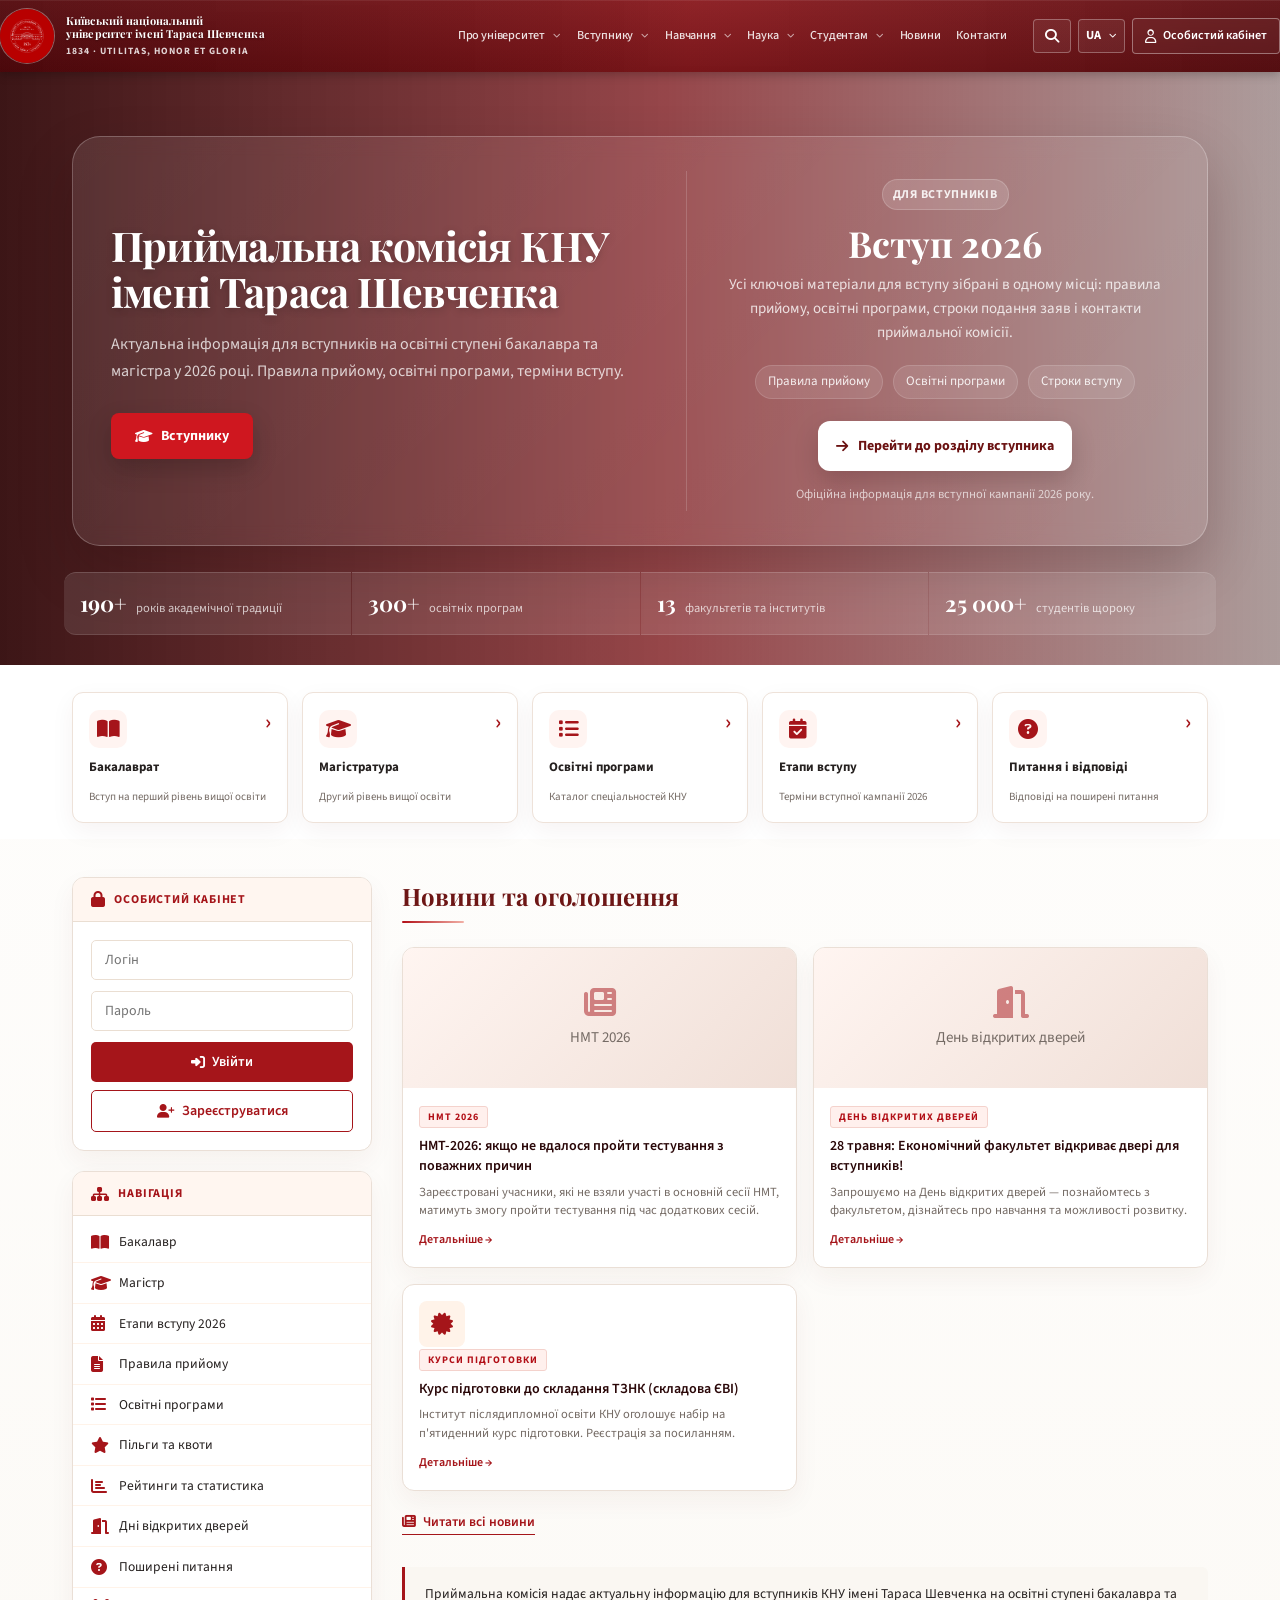
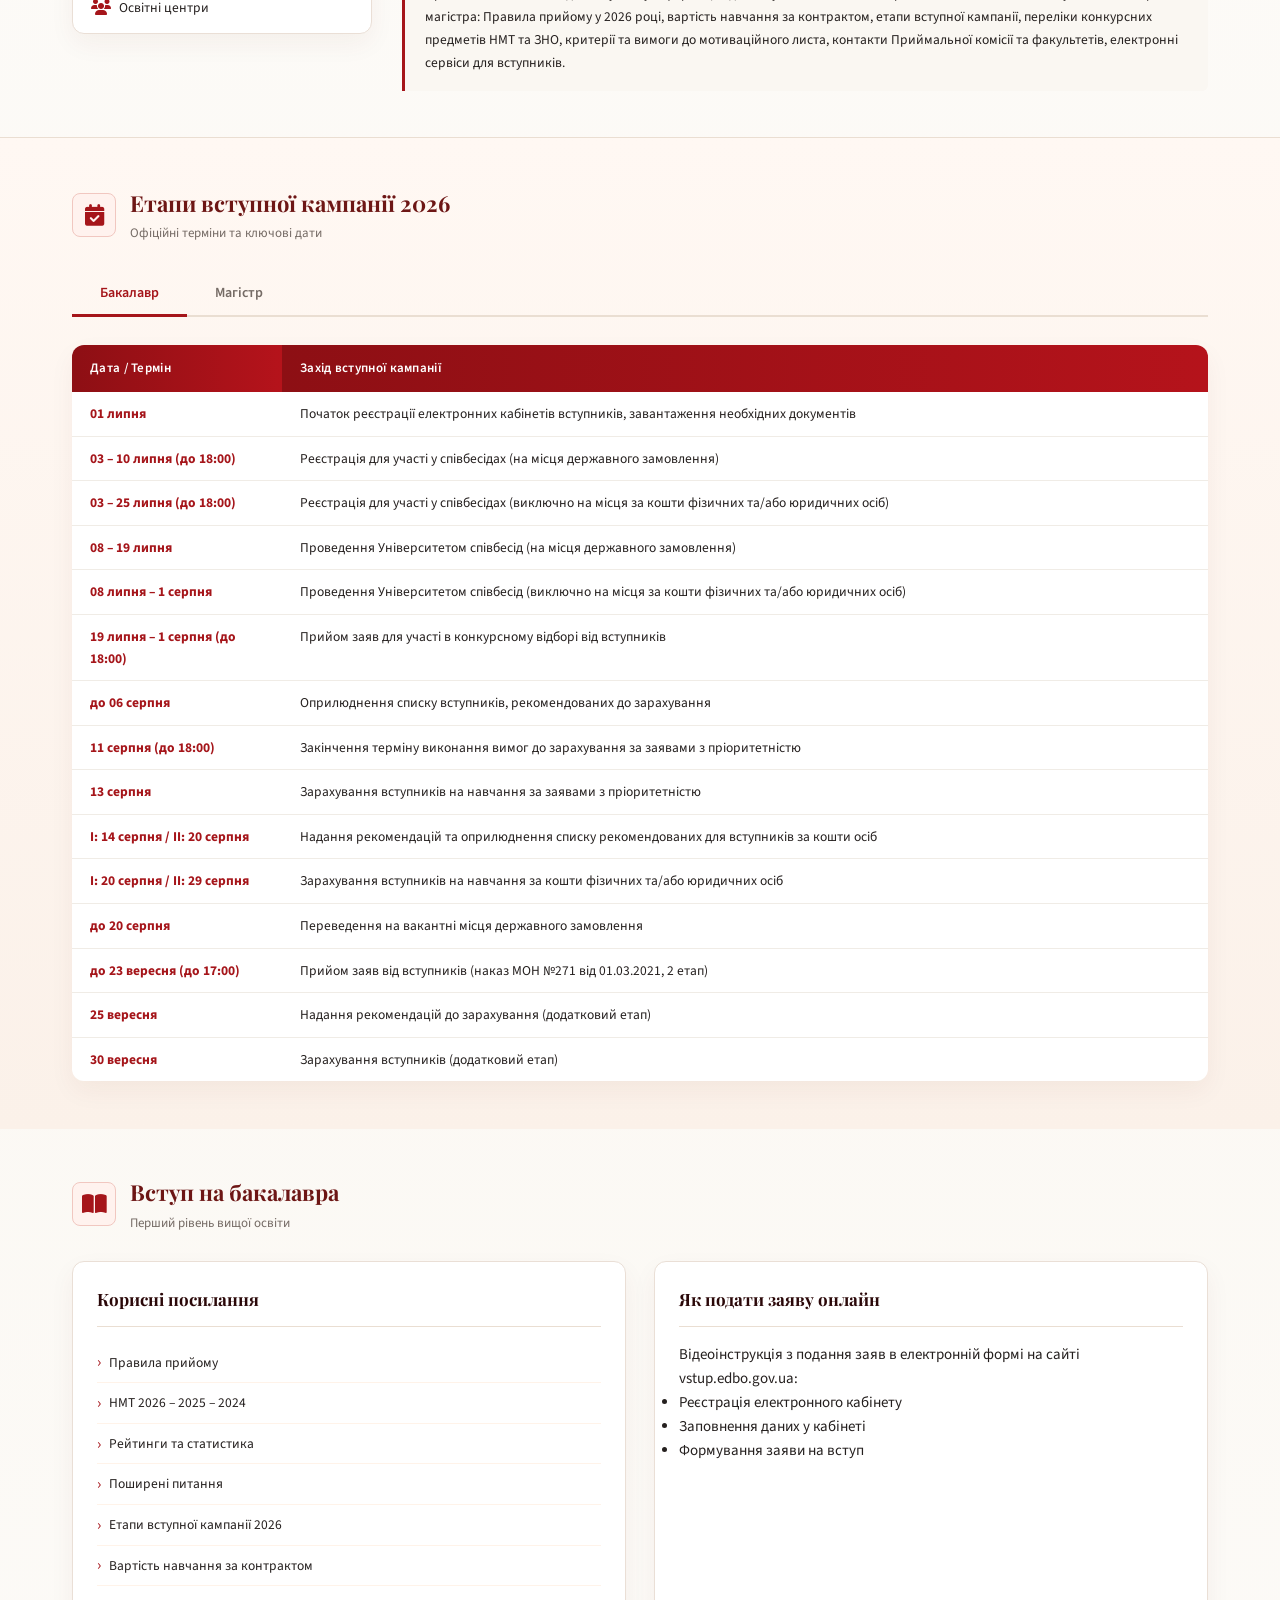
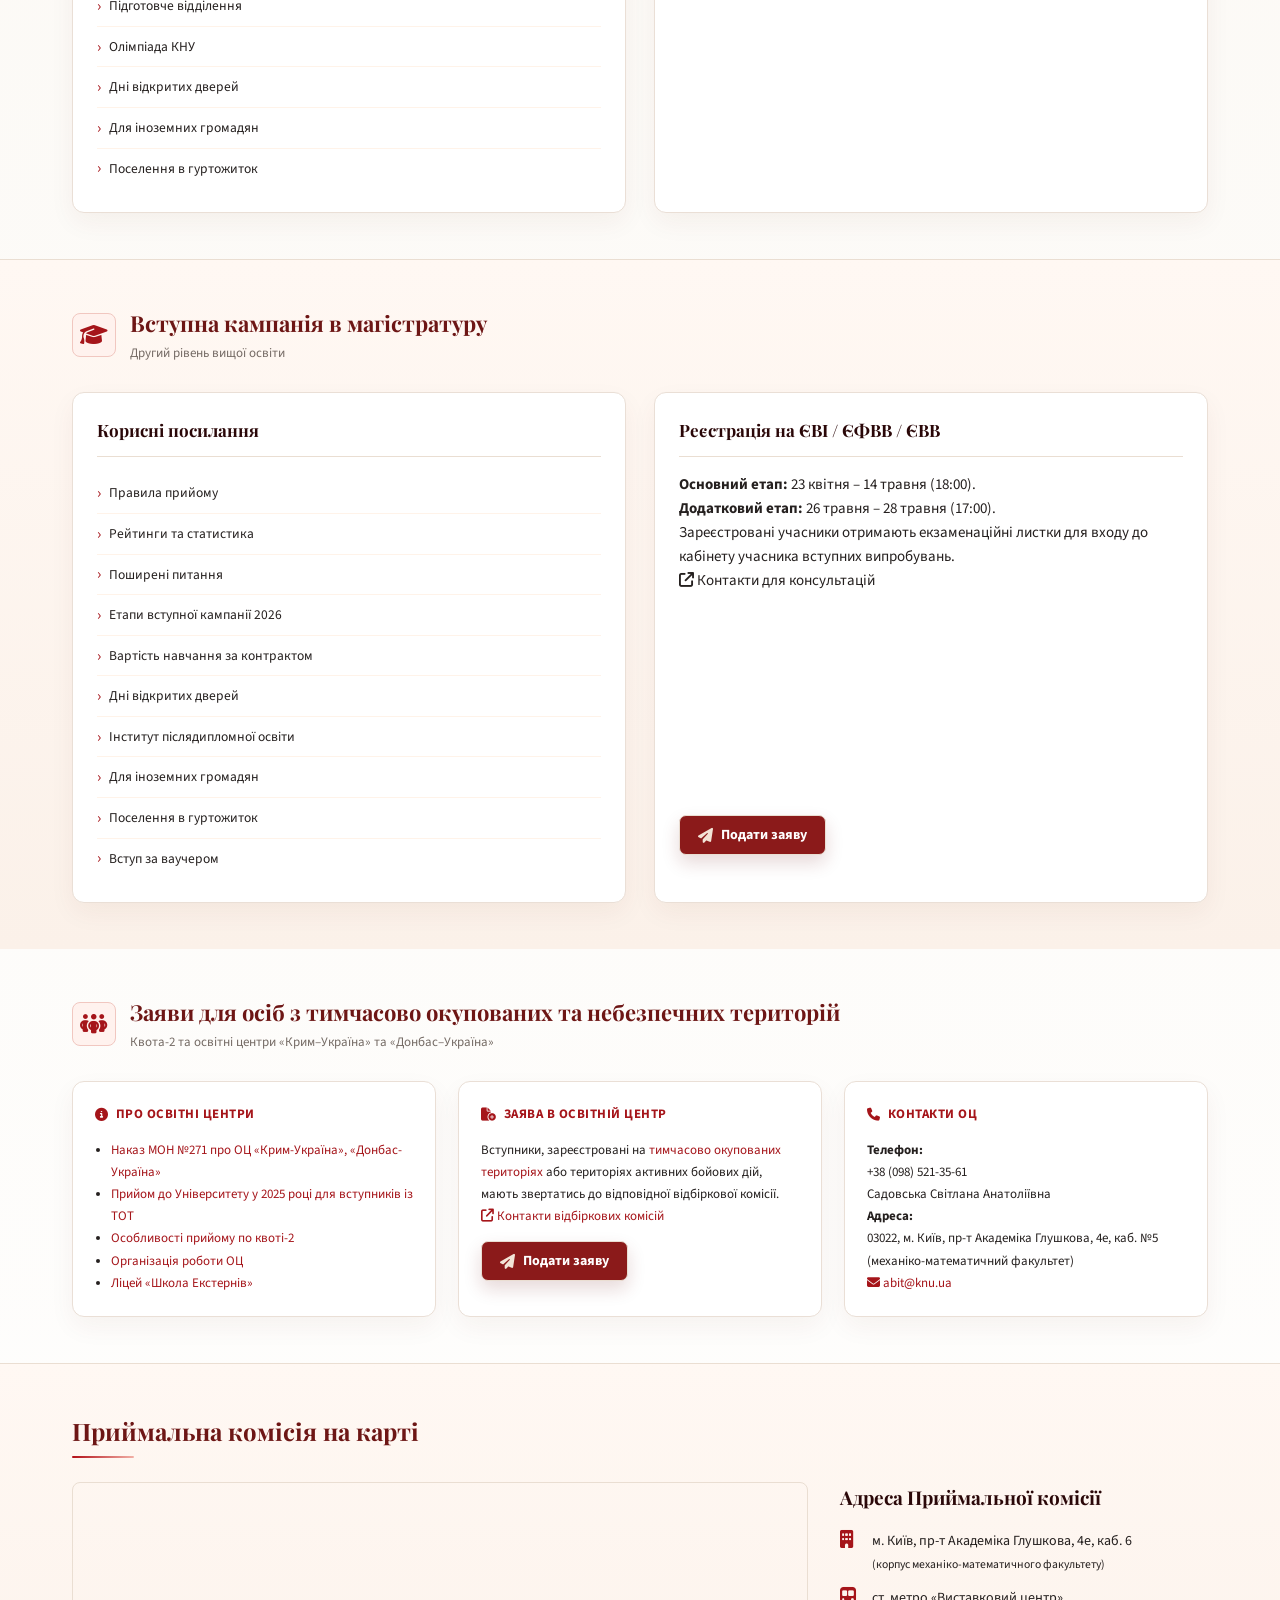
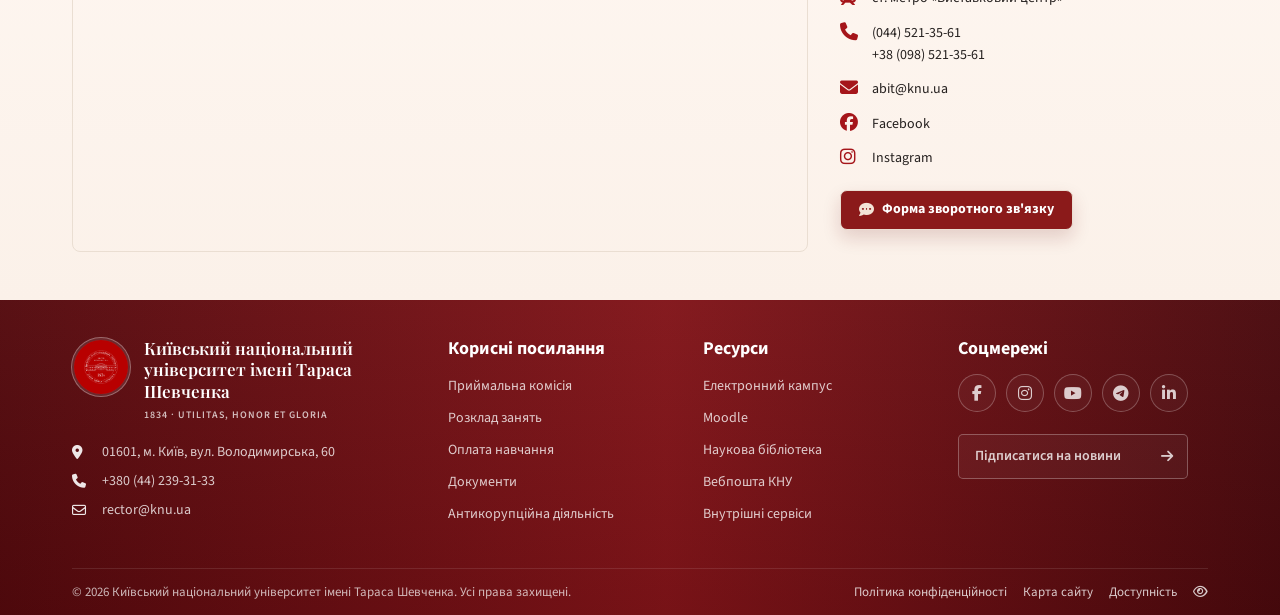
==== commit 98dbaaff: "Update index.html" ====
--- a/index.html
+++ b/index.html
@@ -18,7 +18,7 @@
   <header id="hdr">
     <div class="container inner">
       <a aria-label="На головну" class="logo-wrap" href="./">
-        <img alt="КНУ" class="knu-logo-img" height="58" src="assets/knu-logo.png" width="58"/>
+        <img alt="КНУ" class="knu-logo-img" height="58" src="assets/logo.png" width="58"/>
         <span class="logo-text-block">
           <span class="logo-txt-main">Київський національний<br/>університет імені Тараса Шевченка</span>
           <span class="logo-txt-sub">1834 · UTILITAS, HONOR ET GLORIA</span>
@@ -437,7 +437,7 @@
       <div class="ft-grid">
         <div class="ft-col ft-brand-col">
           <div class="ft-logo">
-            <span class="ft-logo-ico"><img alt="КНУ" class="knu-logo-img" height="54" src="assets/knu-logo.png" width="54"/></span>
+            <span class="ft-logo-ico"><img alt="КНУ" class="knu-logo-img" height="54" src="assets/logo.png" width="54"/></span>
             <div class="ft-logo-txt">Київський національний<br/>університет імені Тараса Шевченка<br/><small>1834 · UTILITAS, HONOR ET GLORIA</small></div>
           </div>
           <div class="ft-ci"><i class="fa-solid fa-location-dot"></i><span>01601, м. Київ, вул. Володимирська, 60</span></div>
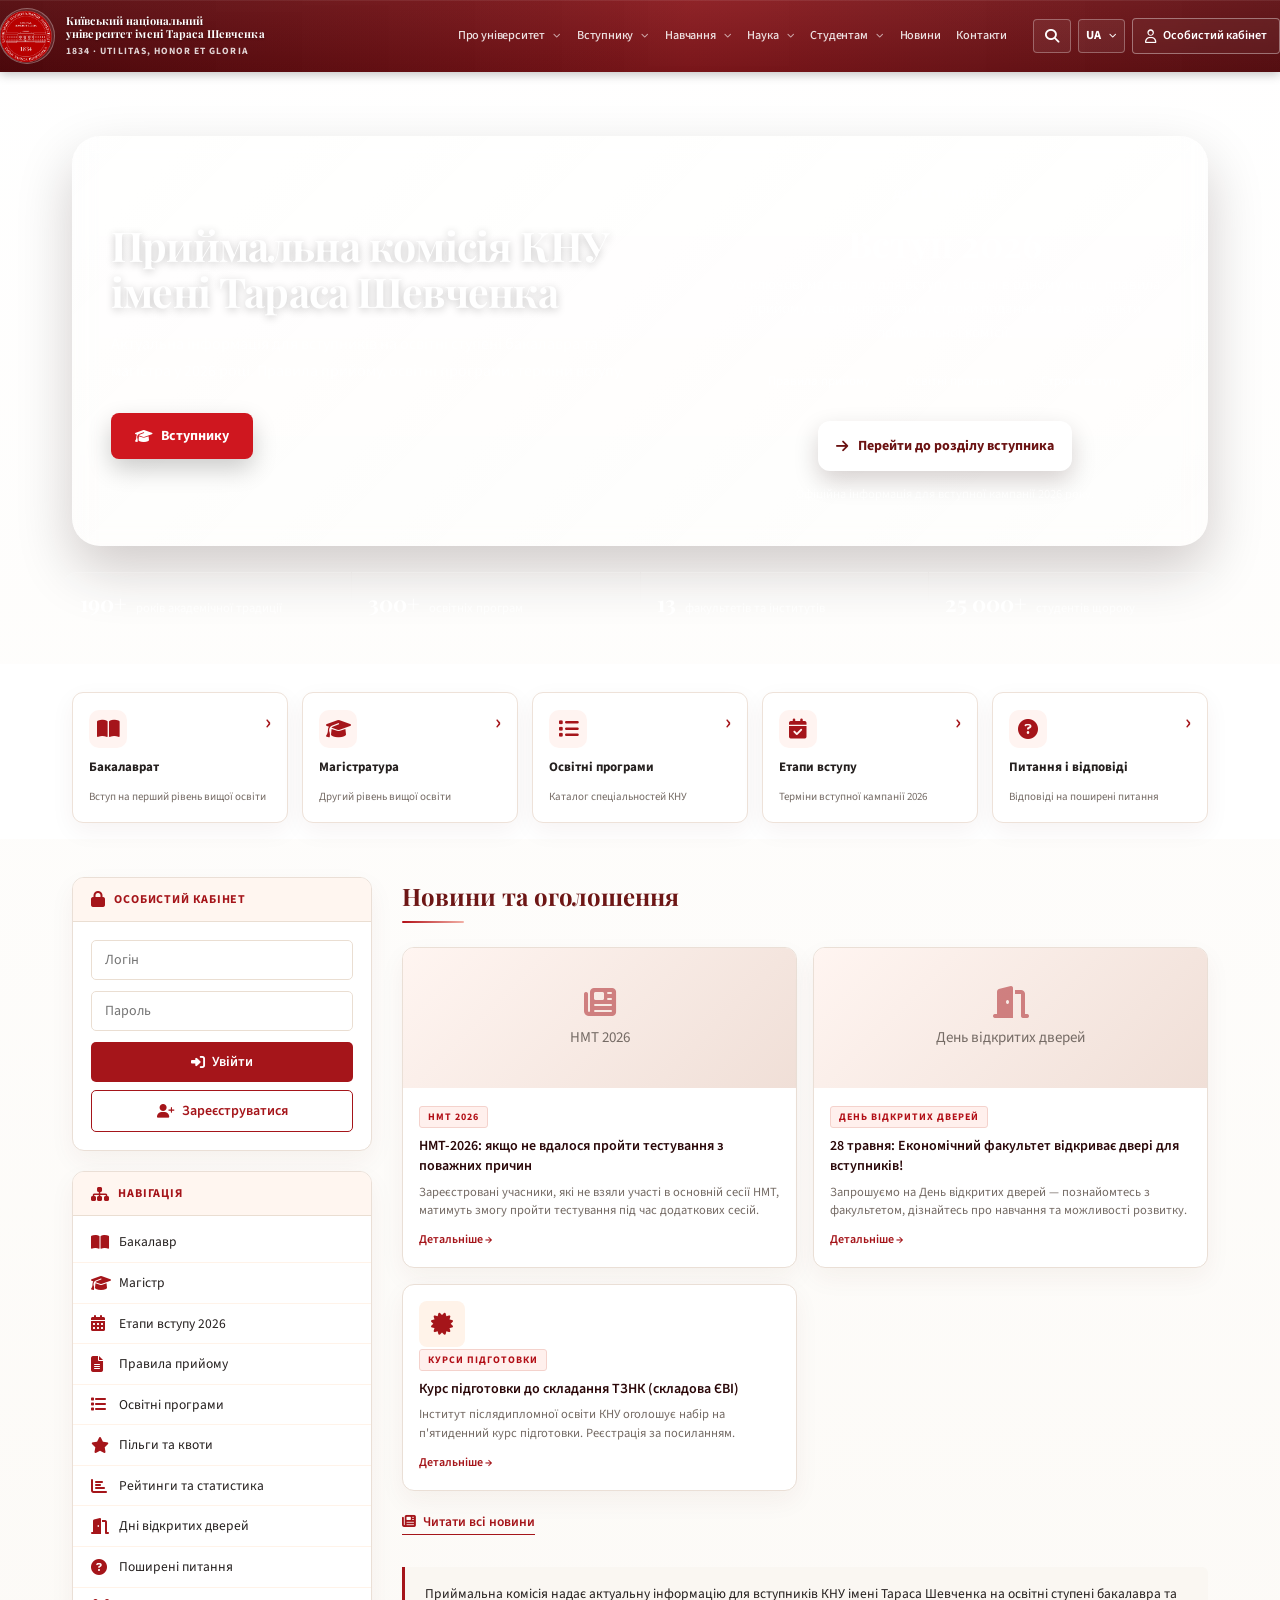
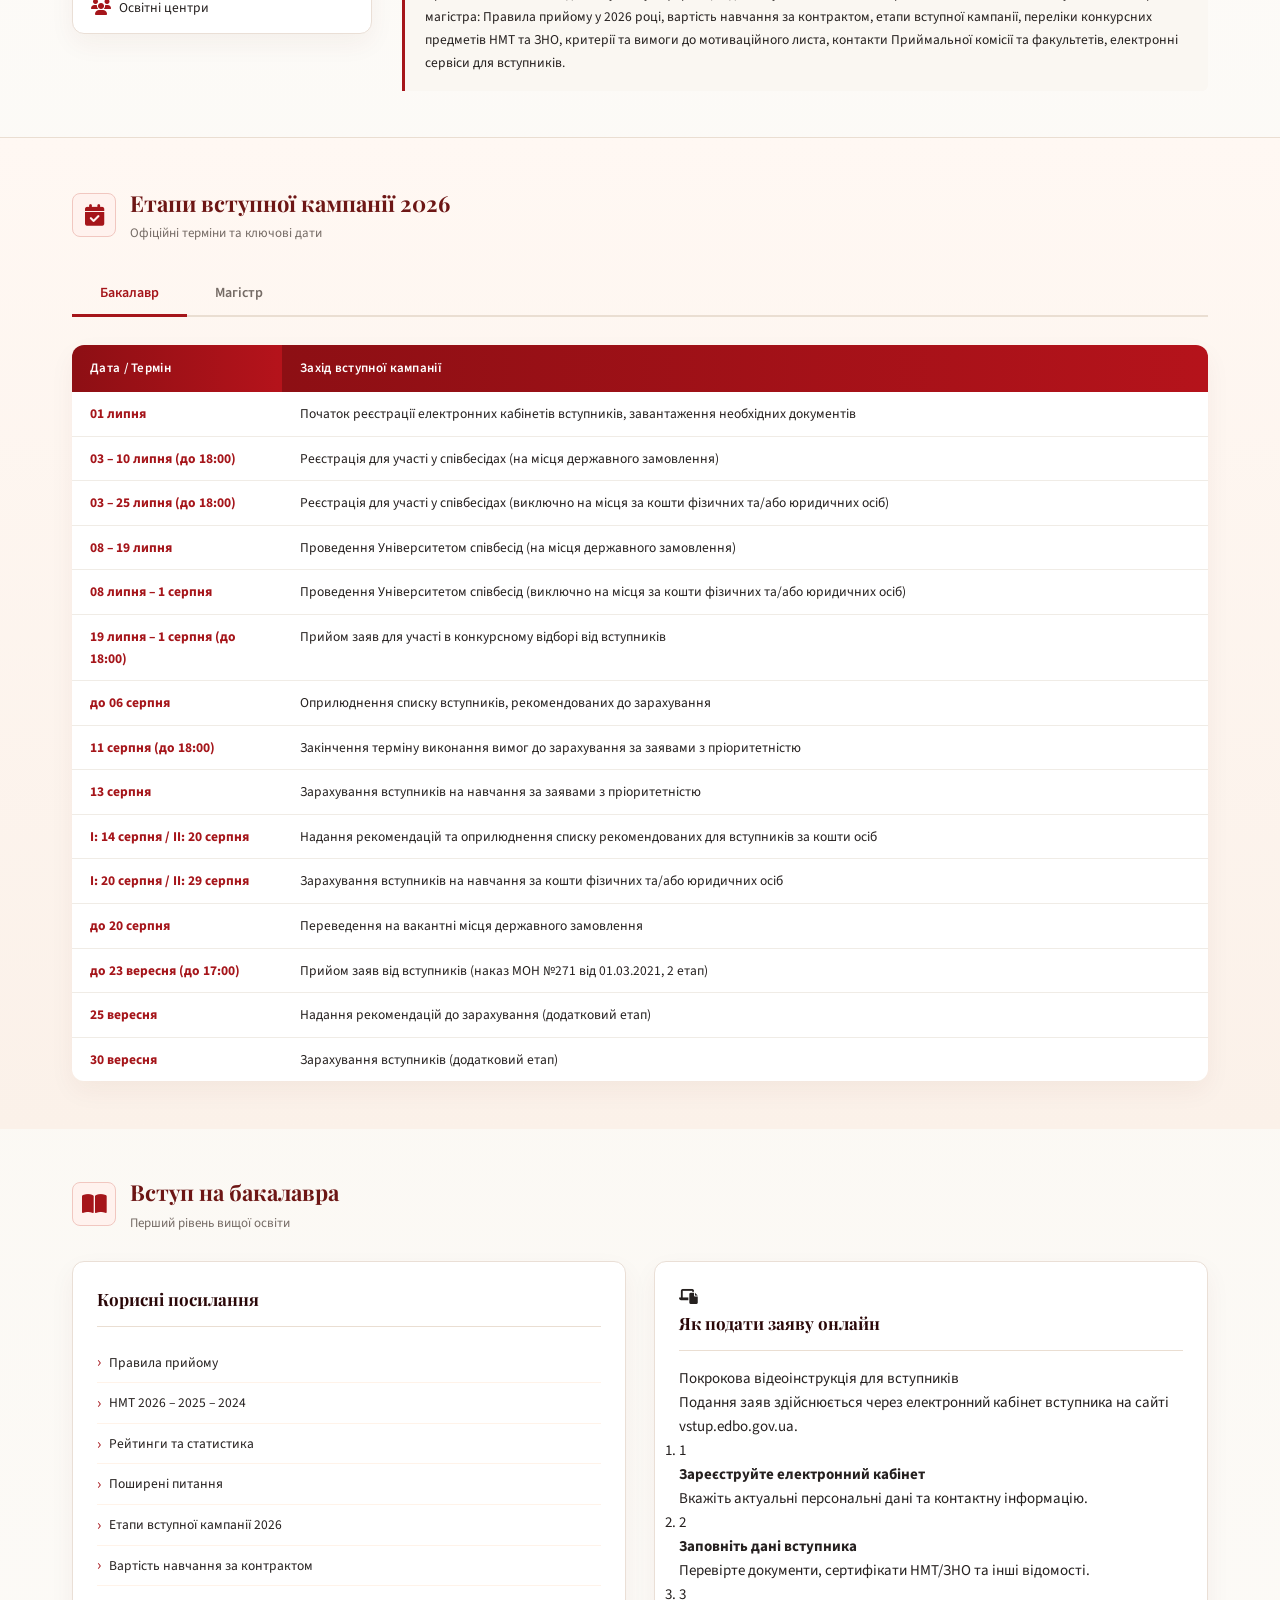
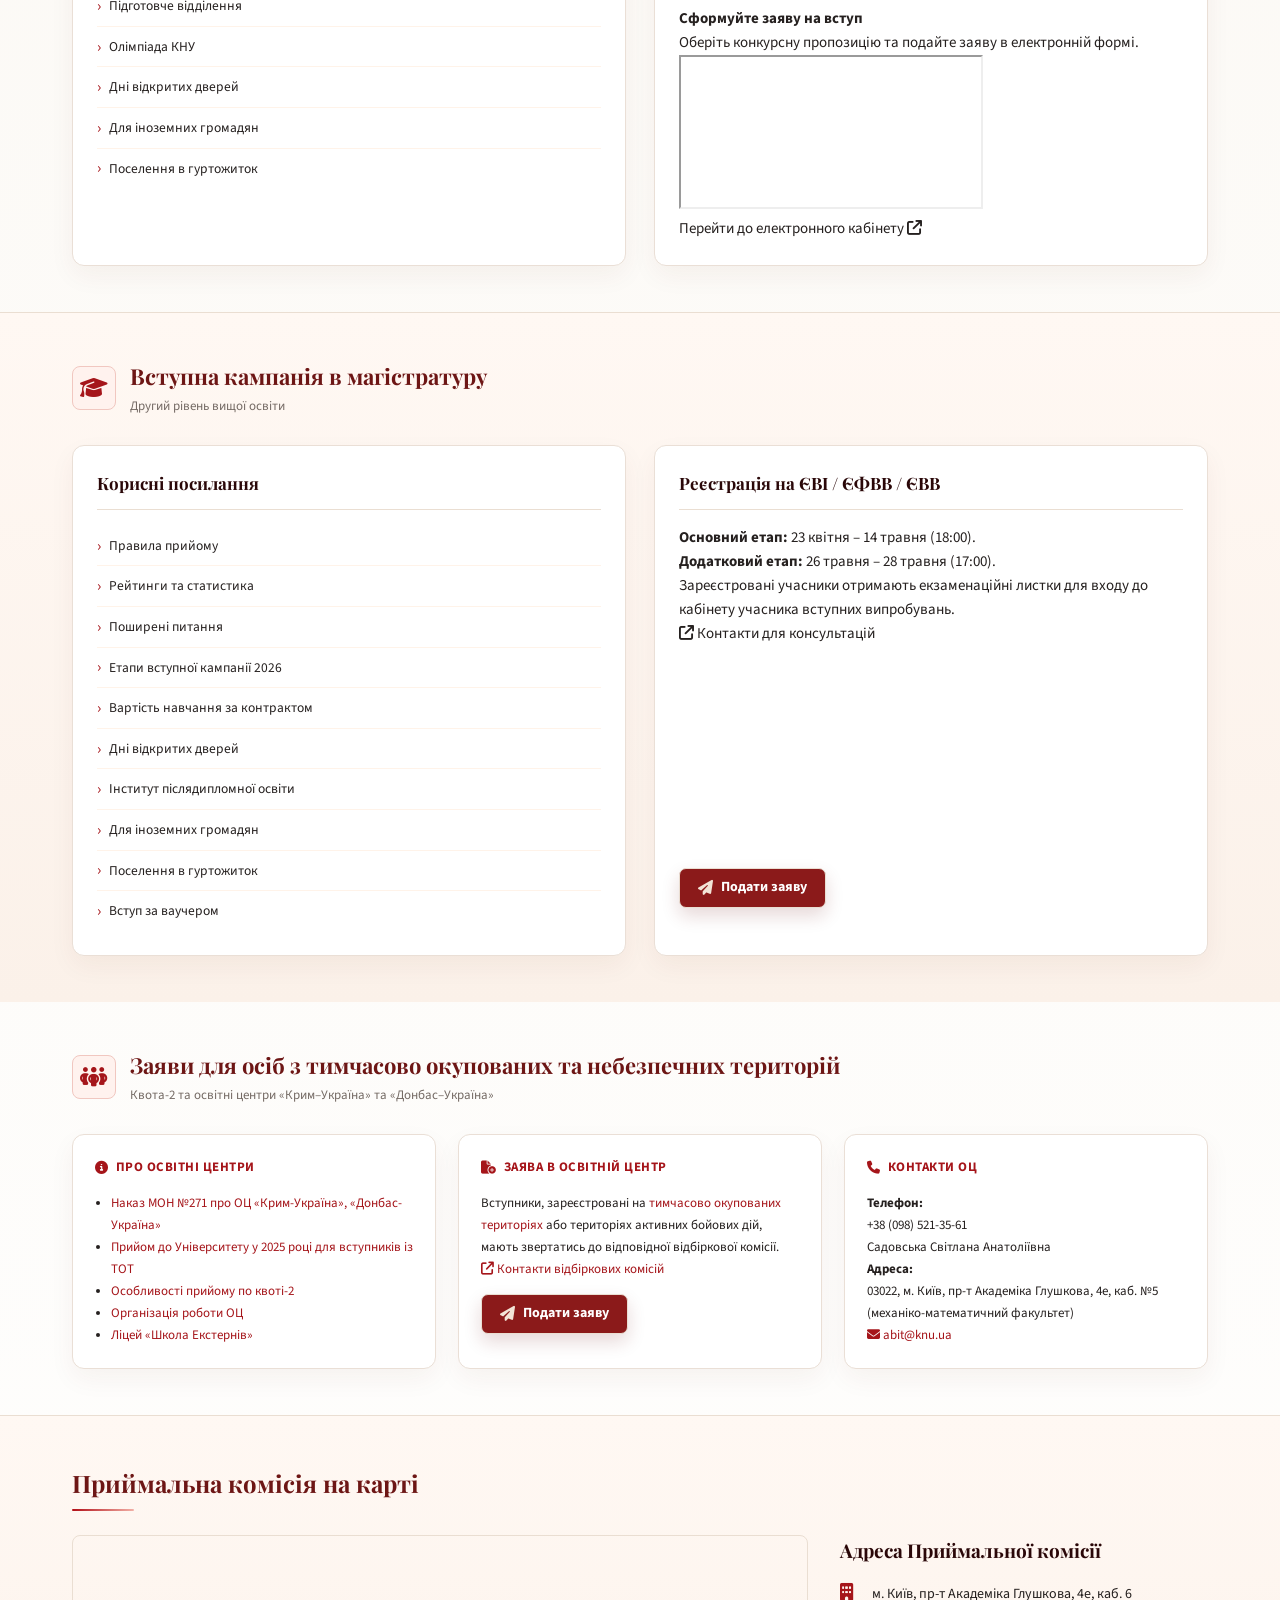
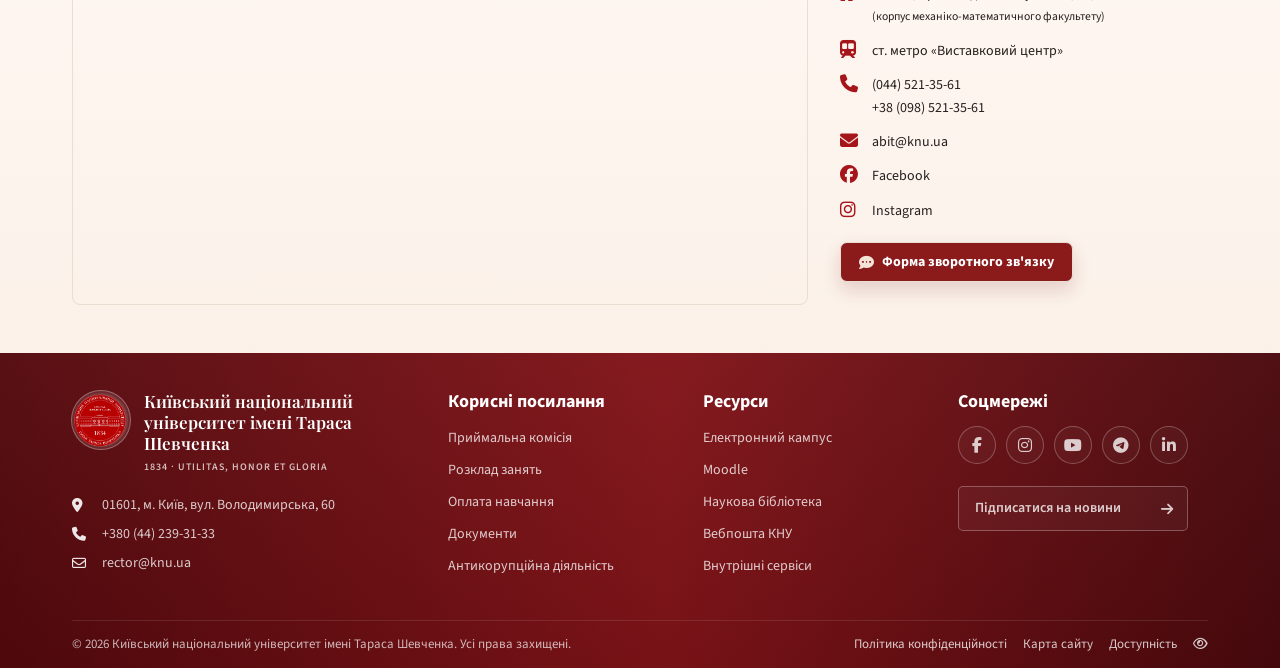
==== commit 8cb2f7b7: "Add files via upload" ====
--- a/index.html
+++ b/index.html
@@ -309,16 +309,60 @@
           </ul>
         </div>
 
-        <div class="info-card">
-          <h3>Як подати заяву онлайн</h3>
-          <p class="small-text">Відеоінструкція з подання заяв в електронній формі на сайті <a href="https://cabinet.edbo.gov.ua/login" target="_blank">vstup.edbo.gov.ua</a>:</p>
-          <ul class="simple-list">
-            <li>Реєстрація електронного кабінету</li>
-            <li>Заповнення даних у кабінеті</li>
-            <li>Формування заяви на вступ</li>
-          </ul>
-          <div class="video-wrap">
-            <iframe allow="accelerometer;autoplay;clipboard-write;encrypted-media;gyroscope;picture-in-picture" allowfullscreen frameborder="0" height="240" src="https://www.youtube.com/embed/Kio0O5-Xbn4?si=I_jOAlr8dwioOsar" title="Відео: як подати заяву" width="100%"></iframe>
+        <div class="info-card application-guide-card">
+          <div class="application-guide-head">
+            <div class="application-guide-icon">
+              <i class="fa-solid fa-laptop-file"></i>
+            </div>
+            <div>
+              <h3>Як подати заяву онлайн</h3>
+              <p>Покрокова відеоінструкція для вступників</p>
+            </div>
+          </div>
+
+          <p class="application-guide-text">
+            Подання заяв здійснюється через електронний кабінет вступника на сайті
+            <a href="https://cabinet.edbo.gov.ua/login" target="_blank" rel="noopener">vstup.edbo.gov.ua</a>.
+          </p>
+
+          <ol class="application-steps">
+            <li>
+              <span>1</span>
+              <div>
+                <strong>Зареєструйте електронний кабінет</strong>
+                <p>Вкажіть актуальні персональні дані та контактну інформацію.</p>
+              </div>
+            </li>
+            <li>
+              <span>2</span>
+              <div>
+                <strong>Заповніть дані вступника</strong>
+                <p>Перевірте документи, сертифікати НМТ/ЗНО та інші відомості.</p>
+              </div>
+            </li>
+            <li>
+              <span>3</span>
+              <div>
+                <strong>Сформуйте заяву на вступ</strong>
+                <p>Оберіть конкурсну пропозицію та подайте заяву в електронній формі.</p>
+              </div>
+            </li>
+          </ol>
+
+          <div class="application-video-wrap">
+            <iframe
+              src="https://www.youtube.com/embed/Kio0O5-Xbn4?si=I_jOAlr8dwioOsar"
+              title="Відео: як подати заяву"
+              allow="accelerometer; autoplay; clipboard-write; encrypted-media; gyroscope; picture-in-picture"
+              allowfullscreen>
+            </iframe>
+          </div>
+
+          <div class="application-guide-actions">
+            <a class="application-primary-link" href="https://cabinet.edbo.gov.ua/login" target="_blank" rel="noopener">
+              Перейти до електронного кабінету
+              <i class="fa-solid fa-arrow-up-right-from-square"></i>
+            </a>
           </div>
         </div>
       </div>
--- a/vstup.css
+++ b/vstup.css
@@ -1,4 +1,4 @@
-:root{
+:root{--embedded-header-image:url("[data-uri]